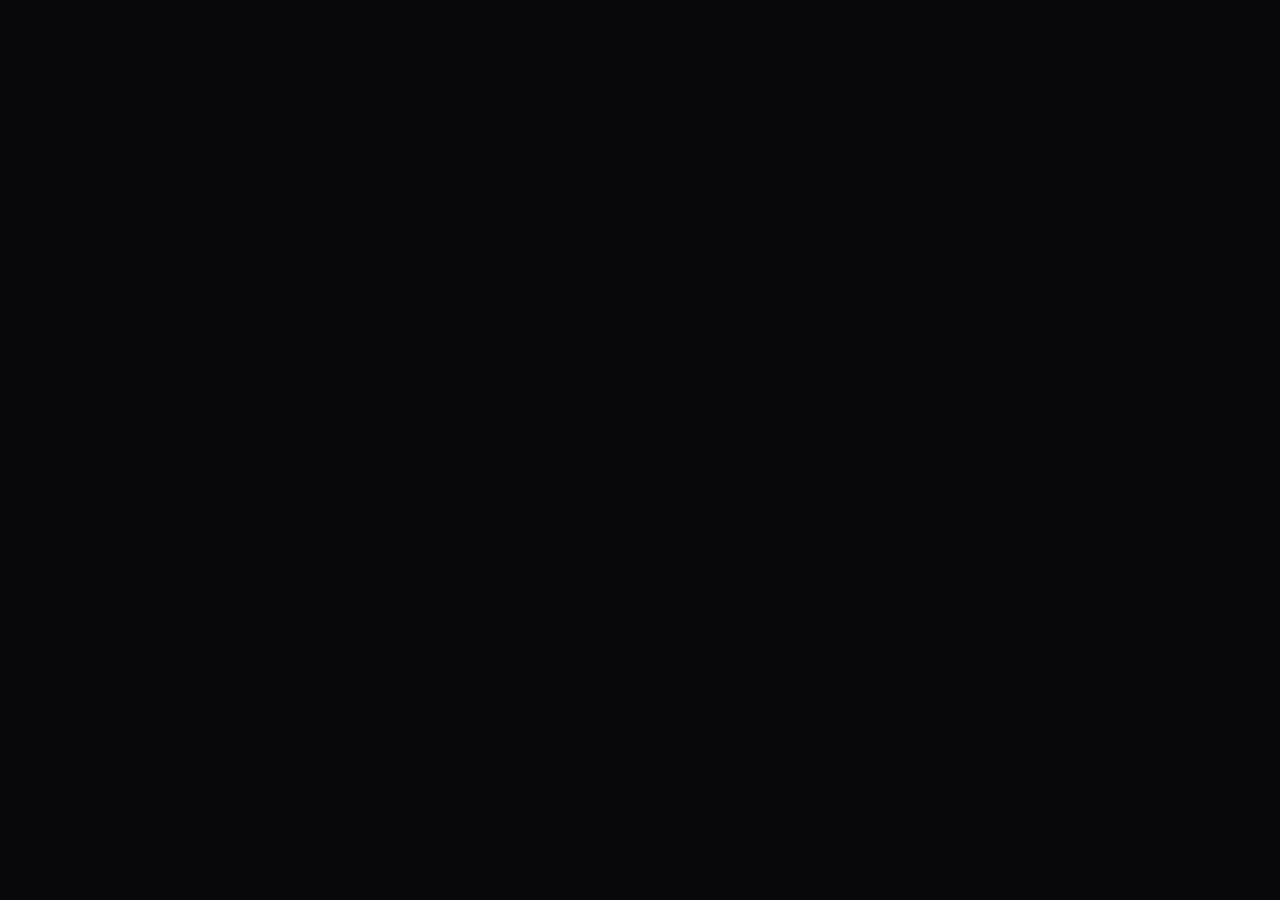
==== hub/index.html @ 2e43eb09 "Add help card and info list styles Style the info rows, the help card and its orb icon in the hub UI" ====
<!doctype html>
<html lang="fr">
<head>
<meta charset="utf-8">
<meta name="theme-color" content="#f7f1ea" media="(prefers-color-scheme: light)"><meta name="theme-color" content="#120e0c" media="(prefers-color-scheme: dark)">
<link rel="icon" href="data:image/svg+xml,%3Csvg xmlns='http://www.w3.org/2000/svg' viewBox='0 0 44 44'%3E%3Crect x='3.5' y='4' width='24' height='21' rx='8' fill='none' stroke='%23cc4309' stroke-width='4'/%3E%3Crect x='16.5' y='19' width='24' height='21' rx='8' fill='none' stroke='%23f6893a' stroke-width='4'/%3E%3C/svg%3E">
<script>try{if(/RelaisApp/.test(navigator.userAgent))document.documentElement.classList.add("app")}catch(e){}</script>
<script>try{var __m=localStorage.getItem("hub_theme")||localStorage.getItem("hub_landing_theme")||"dark";var __t=__m==="auto"?(matchMedia("(prefers-color-scheme: dark)").matches?"dark":"light"):__m;document.documentElement.dataset.theme=__t;document.documentElement.dataset.accent=localStorage.getItem("hub_accent")||"orange"}catch(e){document.documentElement.dataset.theme="dark";document.documentElement.dataset.accent="orange"}</script>
<meta name="viewport" content="width=device-width, initial-scale=1">
<title>Messenger Lite Hub</title>
<style>
:root{
  /* couleurs */
  --bg:#f7f1ea; --text:#1f1814; --text-2:#5b514a; --muted:#6c615a;
  --card:#ffffffb8; --card-solid:#ffffff; --tile:#17110e0a; --line:#17110e14; --line-2:#17110e24;
  --accent:#d0460b; --accent-hover:#b93d08; --accent-soft:#d0460b14; --accent-text:#b53a06; --ok-fill:#1a7f45; --accent-ink:#fff;
  --ok:#1f9d57; --warn:#b45309; --bad:#c62828;
  --me:#fbe4d7; --llm:#f1e7d6; --them:#ffffff;
  --shadow:0 18px 40px -30px rgba(80,40,20,.35); --shadow-pop:0 24px 60px -18px rgba(30,15,8,.35);
  --dlg:#fffdfa; --sans:"Inter","SF Pro Display",system-ui,-apple-system,"Segoe UI",sans-serif;
  /* échelle typographique */
  --fs-xs:12px; --fs-sm:13px; --fs-md:14px; --fs-lg:15px; --fs-xl:16px; --fs-2xl:22px; --fs-3xl:24px;
  /* rayons */
  --r-panel:28px; --r-card:20px; --r-ctl:14px;
}
html[data-theme=dark]{
  --bg:#120e0c; --text:#f3ebe4; --text-2:#cbbfb6; --muted:#a89d94;
  --card:#ffffff0d; --card-solid:#1b1613; --tile:#ffffff0d; --line:#ffffff17; --line-2:#ffffff2b;
  --accent:#d0460b; --accent-hover:#e0500f; --accent-soft:#ff7a3d1f; --accent-text:#ff9a66; --ok-fill:#1a7f45;
  --ok:#3ecf7e; --warn:#f0a53a; --bad:#ff6b6b;
  --me:#5a2f1d; --llm:#4d3e22; --them:#ffffff12;
  --shadow:0 18px 40px -30px rgba(0,0,0,.8); --shadow-pop:0 24px 60px -18px rgba(0,0,0,.8); --dlg:#1b1613;
}
*{box-sizing:border-box}
html{color-scheme:light} html[data-theme=dark]{color-scheme:dark}
body{margin:0;background:var(--bg);color:var(--text);font:var(--fs-md)/1.45 var(--sans);height:100vh;display:flex;flex-direction:column;-webkit-font-smoothing:antialiased}
::selection{background:#cc43092e}
::placeholder{color:var(--muted);opacity:1}
*{scrollbar-width:thin;scrollbar-color:var(--line-2) transparent}
:focus-visible{outline:2px solid var(--accent);outline-offset:2px}
button:focus-visible,.nv:focus-visible,.tab:focus-visible{outline-offset:-2px}
input:focus-visible,select:focus-visible,textarea:focus-visible{outline:0;border-color:var(--accent);box-shadow:0 0 0 3px var(--accent-soft)}
.pill{display:inline-flex;align-items:center;gap:6px;padding:4px 12px;border:1px solid var(--line);background:var(--card);border-radius:999px;font-size:var(--fs-xs);color:var(--muted)}
.dot{width:8px;height:8px;border-radius:50%;background:var(--bad);display:inline-block;flex:none} .dot.on{background:var(--ok)}
.sp{flex:1}
button{font:inherit;cursor:pointer;border:1px solid var(--line-2);background:var(--card-solid);color:var(--text);padding:8px 16px;border-radius:999px;transition:background .12s,border-color .12s,color .12s}
button:hover{border-color:var(--accent);color:var(--accent-text)}
button.primary{background:var(--accent);color:var(--accent-ink);border-color:var(--accent);font-weight:600}
button.primary:hover{background:var(--accent-hover);border-color:var(--accent-hover);color:#fff}
button.danger{background:var(--bad);color:#fff;border-color:var(--bad)} button.ok{background:var(--ok-fill);color:#fff;border-color:var(--ok-fill)}
button.ok:hover,button.danger:hover{color:#fff;filter:brightness(.95)}
button:disabled{opacity:.5;cursor:not-allowed;border-color:var(--line-2);color:inherit}
input[type=text],input[type=number],input[type=password],textarea,select{width:100%;font:inherit;padding:10px 14px;border:1px solid var(--line-2);border-radius:var(--r-ctl);background:var(--card-solid);color:var(--text);transition:border-color .12s,box-shadow .12s}
textarea{resize:vertical;min-height:72px;line-height:1.5}
select{appearance:none;-webkit-appearance:none;padding-right:38px;background-image:url("data:image/svg+xml,%3Csvg xmlns='http://www.w3.org/2000/svg' viewBox='0 0 24 24' fill='none' stroke='%236c615a' stroke-width='2.4' stroke-linecap='round' stroke-linejoin='round'%3E%3Cpath d='m6 9 6 6 6-6'/%3E%3C/svg%3E");background-repeat:no-repeat;background-position:right 12px center;background-size:16px}
input[type=checkbox]{accent-color:var(--accent);width:16px;height:16px;flex:none}
.badge{font-size:var(--fs-xs);padding:2px 10px;border-radius:999px;border:1px solid var(--line);color:var(--muted);background:var(--card)}
.badge.on{background:var(--ok-fill);border-color:var(--ok-fill);color:#fff} .badge.att{background:var(--warn);border-color:var(--warn);color:#fff}
.badge.dr{background:var(--accent);border-color:var(--accent);color:#fff}
.switch{position:relative;width:44px;height:26px;flex:none}
.switch:before{content:"";position:absolute;inset:-8px -4px}
.switch input{opacity:0;width:100%;height:100%;position:absolute;margin:0;cursor:pointer;z-index:1}
.switch i{position:absolute;inset:0;background:var(--line-2);border-radius:999px;transition:background .15s}
.switch i:after{content:"";position:absolute;left:3px;top:3px;width:20px;height:20px;border-radius:50%;background:#fff;transition:left .15s;box-shadow:0 1px 3px #0003}
.switch input:checked+i{background:var(--ok)} .switch input:checked+i:after{left:21px}
.switch input:focus-visible+i{outline:2px solid var(--accent);outline-offset:2px}
.switch input:disabled{cursor:not-allowed} .switch input:disabled+i{opacity:.4}
.av{width:44px;height:44px;border-radius:50%;flex:none;object-fit:cover;display:flex;align-items:center;justify-content:center;color:#fff;font-weight:600;font-size:var(--fs-lg);background:var(--line-2)}
.av.sm{width:36px;height:36px;font-size:var(--fs-sm)}.av.lg{width:56px;height:56px;font-size:20px}.av.xl{width:56px;height:56px;font-size:20px}

/* ===== application ===== */
#app{flex:1;min-height:0;display:flex;position:relative;overflow:hidden;background:radial-gradient(900px 480px at 88% -12%,#fbe9dc,transparent 62%),var(--bg)}
html[data-theme=dark] #app{background:radial-gradient(900px 480px at 88% -12%,#2a1710,transparent 62%),var(--bg)}
body.noacc:not(.later) #app{display:none!important}
#side{flex:none;width:200px;display:flex;flex-direction:column;padding:28px 16px 20px;color:#f3ebe4;position:relative;overflow:hidden;border-radius:0 var(--r-panel) var(--r-panel) 0;background:linear-gradient(180deg,#120d0b,#1d130f);z-index:3}
#side:before{content:"";position:absolute;left:-60%;bottom:4%;width:220%;height:34%;border-radius:50%;border-top:2px solid #ffa066;filter:drop-shadow(0 0 6px #ff7a3a) drop-shadow(0 -2px 14px #ff7a3a99);transform:rotate(-14deg);pointer-events:none;opacity:.9}
#side:after{content:"";position:absolute;left:-40%;bottom:-18%;width:180%;height:46%;background:radial-gradient(ellipse at 30% 70%,#ff7a3a40,transparent 62%);pointer-events:none}
#side>*{position:relative;z-index:1}
.sb-brand{display:flex;align-items:center;gap:10px;font-size:20px;font-weight:600;letter-spacing:-.02em;margin:0 0 32px 8px}
.sb-brand svg{width:34px;height:34px}
.sb-nav{display:flex;flex-direction:column;gap:4px}
.nv{display:flex;align-items:center;gap:12px;width:100%;text-align:left;padding:12px 14px;border-radius:var(--r-ctl);border:0;background:transparent;color:#d6cac2;font-size:var(--fs-lg);font-weight:500}
.nv svg{width:20px;height:20px;flex:none}
.nv:hover{background:#ffffff14;color:#fff}
.nv.on{background:var(--accent);color:#fff;font-weight:600}
.sb-foot{margin-top:auto;display:flex;flex-direction:column;gap:10px}
.sb-card{display:flex;align-items:center;gap:12px;padding:12px;border-radius:var(--r-card);background:#ffffff0f;border:1px solid #ffffff17;font-size:var(--fs-xs);color:#cbbfb6}
.sb-card b{display:block;font-size:var(--fs-md);color:#fff;font-weight:600}
.sb-card .orb{flex:none;width:32px;height:32px;border-radius:50%;background:radial-gradient(circle at 40% 35%,#ff9a5a,#c8400b 60%,#4a1a08)}
.sb-card .okc{flex:none;width:32px;height:32px;border-radius:50%;background:#1a7f45;display:grid;place-items:center}
.sb-card .okc.off{background:#9a6a1a}
.sb-card .okc svg{width:16px;height:16px}
#stage{flex:1;min-width:0;display:flex;flex-direction:column;padding:0 24px 16px;min-height:0}
#offline{display:none;margin:12px 0 0;border-radius:var(--r-ctl);background:var(--warn);color:#fff;padding:8px 16px;text-align:center;font-weight:500;font-size:var(--fs-sm)}
#banner{display:none;margin:12px 0 0;border-radius:var(--r-ctl);background:#b83a06;color:#fff;padding:8px 16px;text-align:center;font-weight:500;font-size:var(--fs-sm)}
#top{display:flex;align-items:center;gap:16px;padding:20px 0 16px;flex-wrap:wrap}
#top .ttl{display:flex;align-items:center;gap:14px;min-width:0;margin-right:auto;flex:1 1 220px}
#top .ttl>div{min-width:0}
#top .ttl svg{width:36px;height:36px;flex:none}
#top h1{margin:0;font-size:var(--fs-3xl);letter-spacing:-.03em;font-weight:700;line-height:1.15;white-space:nowrap;overflow:hidden;text-overflow:ellipsis}
#top .sub{font-size:var(--fs-sm);color:var(--muted)}
#tabs{display:flex;gap:2px;padding:4px;border-radius:999px;background:var(--card);border:1px solid var(--line)}
.tab{display:flex;align-items:center;gap:8px;padding:9px 16px;border-radius:999px;border:0;background:transparent;color:var(--text-2);font-weight:500;font-size:var(--fs-md);white-space:nowrap}
.tab svg{width:16px;height:16px;flex:none}
.tab:hover{color:var(--text);background:var(--tile)}
.tab.on{background:var(--accent);color:#fff;font-weight:600}
.tab .ct{min-width:20px;height:20px;padding:0 6px;border-radius:999px;background:var(--accent);color:#fff;font-size:var(--fs-xs);font-weight:600;display:grid;place-items:center}
.tab.on .ct{background:#ffffff38}
#bpause{display:flex;align-items:center;gap:8px;padding:11px 20px;font-weight:600;background:var(--card);border-color:var(--line)}
#bpause svg{width:16px;height:16px}
#bpause.ok{background:var(--ok-fill);color:#fff;border-color:transparent}
#me{position:relative}
#mebtn{display:flex;align-items:center;gap:6px;padding:4px 10px 4px 4px;background:var(--card);border-color:var(--line)}
#mebtn .av{width:36px;height:36px;font-size:var(--fs-sm)}
#mebtn svg{width:14px;height:14px;color:var(--muted)}
.drop{position:absolute;z-index:30;min-width:220px;padding:6px;border-radius:var(--r-card);background:var(--card-solid);border:1px solid var(--line-2);box-shadow:var(--shadow-pop);display:none}
.drop.open{display:block}
.drop .it{display:flex;align-items:center;gap:10px;width:100%;text-align:left;padding:10px 12px;border:0;border-radius:10px;background:transparent;font-size:var(--fs-md);color:var(--text)}
.drop .it svg{width:18px;height:18px;flex:none;color:var(--text-2)}
.drop .it:hover{background:var(--tile);color:var(--text)}
.drop .hr{height:1px;background:var(--line);margin:6px 4px}
.drop .lab{font-size:var(--fs-xs);letter-spacing:.06em;text-transform:uppercase;color:var(--muted);padding:6px 12px 2px;font-weight:600}
.drop .acc{padding:8px 12px;font-size:var(--fs-sm);display:flex;align-items:center;gap:8px;flex-wrap:wrap;color:var(--text-2)}
.drop .acc b{color:var(--text)}
#me .drop{right:0;top:52px;min-width:300px}
#busy{margin-left:4px}
main{flex:1;min-height:0;display:grid;grid-template-columns:clamp(320px,26vw,400px) 1fr;gap:20px}
.panel{background:var(--card);border:1px solid var(--line);border-radius:var(--r-panel);box-shadow:var(--shadow);min-height:0;min-width:0}
#list{display:flex;flex-direction:column;padding:14px 6px 12px}
#tools{display:flex;gap:8px;padding:0 8px 12px;align-items:center;position:relative}
#sbox{flex:1;position:relative}
#sbox svg{position:absolute;left:14px;top:50%;transform:translateY(-50%);width:16px;height:16px;color:var(--muted);pointer-events:none}
#search{padding:11px 14px 11px 40px;border-radius:999px}
#bfilter{width:42px;height:42px;padding:0;border-radius:50%;display:grid;place-items:center;flex:none}
#bfilter svg{width:18px;height:18px}
#fpanel{right:8px;top:52px;width:290px;padding:12px}
#fpanel label{display:flex;gap:10px;align-items:center;color:var(--text);margin:8px 0;font-size:var(--fs-sm)}
#fpanel .btns{display:flex;flex-direction:column;gap:8px;margin-top:12px}
#rows{overflow:auto;flex:1;padding:0 6px;-webkit-mask-image:linear-gradient(to bottom,#000 calc(100% - 22px),transparent);mask-image:linear-gradient(to bottom,#000 calc(100% - 22px),transparent);padding-bottom:14px}
.row{display:flex;gap:12px;align-items:center;padding:12px;border-radius:var(--r-card);cursor:pointer;position:relative;transition:background .12s}
.row:hover{background:var(--tile)}
.row.sel{background:var(--accent-soft)}
.row.sel:before{content:"";position:absolute;left:0;top:16px;bottom:16px;width:3px;border-radius:3px;background:var(--accent)}
.row .av{width:52px;height:52px;font-size:var(--fs-xl)}
.row .t{flex:1;min-width:0}
.row .n{font-weight:600;font-size:var(--fs-xl);white-space:nowrap;overflow:hidden;text-overflow:ellipsis;letter-spacing:-.01em;display:flex;align-items:center;gap:6px}
.row .n span.nm{overflow:hidden;text-overflow:ellipsis}
.row .s{color:var(--muted);font-size:var(--fs-sm);white-space:nowrap;overflow:hidden;text-overflow:ellipsis;margin-top:1px}
.row .r{display:flex;flex-direction:column;align-items:flex-end;gap:4px;flex:none;min-width:52px}
.row .r .tm{font-size:var(--fs-xs);color:var(--muted);white-space:nowrap}
.row .r .ln{display:flex;gap:10px;align-items:center;min-height:26px}
.row .r .ln:empty{min-height:22px}
.row .cnt{min-width:22px;height:22px;padding:0 6px;border-radius:999px;background:var(--accent);color:#fff;font-size:var(--fs-xs);font-weight:600;display:grid;place-items:center}
.row .gr{font-size:var(--fs-xs);padding:2px 10px;border-radius:999px;background:var(--tile);color:var(--text-2)}
.row .acc{font-size:var(--fs-xs);padding:0 6px;flex:none}
.row .pn{color:var(--accent-text);flex:none;width:14px;height:14px}
#bnew{margin:8px auto 0;display:flex;align-items:center;gap:8px;padding:10px 24px;font-weight:500;background:var(--card-solid)}
#bnew svg{width:16px;height:16px}
#chatpane{display:flex;flex-direction:column;min-height:0;min-width:0;gap:12px;position:relative}
#tobottom{position:absolute;right:20px;bottom:96px;width:40px;height:40px;padding:0;border-radius:50%;display:none;place-items:center;box-shadow:var(--shadow-pop);z-index:5}
#tobottom.show{display:grid} #tobottom svg{width:18px;height:18px}
#empty{margin:auto;color:var(--muted);text-align:center;padding:20px;max-width:380px}
#empty .ei{width:64px;height:64px;margin:0 auto 14px;border-radius:50%;background:var(--accent-soft);color:var(--accent-text);display:grid;place-items:center}
#empty .ei svg{width:28px;height:28px}
#empty b.t{display:block;color:var(--text);font-size:var(--fs-xl);margin-bottom:4px}
#chead{display:flex;align-items:center;gap:14px;padding:12px 16px 12px 18px;border-radius:var(--r-panel);background:var(--card);border:1px solid var(--line);box-shadow:var(--shadow);position:relative;z-index:6}
#chead .who{min-width:0;flex:1}
#chead h2{margin:0;font-size:var(--fs-2xl);letter-spacing:-.02em;font-weight:700;overflow:hidden;text-overflow:ellipsis;white-space:nowrap;line-height:1.2}
#chead .st{display:flex;align-items:center;gap:8px;flex-wrap:wrap;color:var(--muted);font-size:var(--fs-sm);margin-top:2px}
#chead .st .dot{background:var(--ok)}
#chead .ics{display:flex;align-items:center;gap:6px}
.ib{width:40px;height:40px;padding:0;border-radius:50%;display:grid;place-items:center;background:transparent;border-color:transparent;color:var(--text-2);flex:none}
.ib:hover{background:var(--tile);border-color:transparent;color:var(--text)}
.ib svg{width:20px;height:20px}
.ib.on{background:var(--accent-soft);color:var(--accent-text)}
#bact{display:flex;align-items:center;gap:6px;padding:9px 16px;font-weight:500;margin-left:4px}
#bact svg{width:14px;height:14px}
#chead .llm{display:flex;align-items:center;gap:8px;color:var(--text-2);font-size:var(--fs-sm);padding:0 6px 0 0}
@media (max-width:1400px){#cbadge{display:none}}
@media (max-width:1000px){#chead{flex-wrap:wrap;row-gap:8px}#chead .who{flex:1 1 150px}#chead .ics{margin-left:auto}}
#chead .drop{right:12px;top:66px;min-width:250px}
#csearch{display:none}
#csearch.open{display:block}
#msgs{flex:1;overflow:auto;padding:4px 10px 6px;display:flex;flex-direction:column;gap:10px;min-height:0}
.dsep{display:flex;align-items:center;gap:14px;color:var(--muted);font-size:var(--fs-xs);margin:8px 0 2px;text-transform:capitalize}
.dsep:before,.dsep:after{content:"";flex:1;height:1px;background:var(--line)}
.mrow{display:flex;gap:10px;align-items:flex-end;max-width:100%}
.mrow.me{justify-content:flex-end}
.mrow .av{flex:none}
.m{position:relative;max-width:min(72%,640px);padding:10px 16px 8px;border-radius:20px 20px 20px 6px;background:var(--them);border:1px solid var(--line);white-space:pre-wrap;word-break:break-word;font-size:var(--fs-lg);line-height:1.5}
.mrow.me .m{border-radius:20px 20px 6px 20px}
.m.owner{background:var(--me);border-color:transparent} .m.llm{background:var(--llm);border-color:transparent}
.m small{display:flex;align-items:center;gap:6px;justify-content:flex-end;color:var(--muted);font-size:var(--fs-xs);margin-top:2px;white-space:normal}
.m.owner small,.m.llm small{color:var(--text-2)}
.m small .ck{width:15px;height:15px;color:var(--ok)}
.m.hit{outline:2px solid var(--accent)}
.m .eb svg{width:14px;height:14px}
.m .eb{position:absolute;top:4px;right:6px;opacity:0;padding:0 7px;border-radius:8px;font-size:var(--fs-xs);line-height:1.6;border-color:transparent;background:var(--card-solid);box-shadow:0 1px 4px #0002}.m:hover .eb,.m .eb:focus-visible{opacity:.95}
#drafts .d{margin:0 2px 10px;padding:12px 14px;border:1px dashed var(--accent);border-radius:var(--r-card);background:var(--card)}
#drafts .d textarea{margin:8px 0;min-height:44px;height:56px} .d .btns{display:flex;gap:8px}
@media (max-height:800px){#drafts .d{padding:10px 12px}#drafts .d textarea{height:40px;min-height:40px;margin:6px 0}}
#forcebar{display:none;gap:8px;padding:10px 12px;border-radius:var(--r-card);background:var(--card);border:1px solid var(--line);align-items:center;flex-wrap:wrap}
#forcebar.open{display:flex} #forcebar input{flex:1;min-width:200px}
#compose{display:flex;gap:4px;align-items:center;padding:8px 10px;border-radius:var(--r-panel);background:var(--card);border:1px solid var(--line);box-shadow:var(--shadow);position:relative}
#compose .ib:disabled{opacity:.35;border-color:transparent}
#sendtxt{flex:1;border:0;background:transparent;padding:10px 8px 10px 14px;font-size:var(--fs-lg);outline:0;border-left:1px solid var(--line);border-radius:0;margin-left:6px;box-shadow:none}
#sendtxt:focus-visible{box-shadow:none}
#bbolt{width:36px;height:36px;border-radius:50%;padding:0;display:grid;place-items:center;background:var(--accent-soft);color:var(--accent-text);border:0}
#bbolt:hover{background:var(--accent-soft);color:var(--accent-text)}
#bbolt.on{background:var(--accent);color:#fff}
#bbolt svg{width:16px;height:16px}
#bsend{display:flex;align-items:center;gap:8px;padding:10px 22px;border-radius:999px;font-size:var(--fs-lg);margin-left:4px}
#bsend svg{width:16px;height:16px}
#emojis{position:absolute;left:8px;bottom:64px;padding:8px;border-radius:var(--r-card);background:var(--card-solid);border:1px solid var(--line-2);box-shadow:var(--shadow-pop);display:none;grid-template-columns:repeat(8,1fr);gap:2px;z-index:20}
#emojis.open{display:grid}
#emojis button{border:0;background:transparent;padding:5px;font-size:20px;border-radius:10px;line-height:1}
#emojis button:hover{background:var(--tile)}
#cset{padding:16px 18px;border-radius:var(--r-card);background:var(--card);border:1px solid var(--line);display:none;grid-template-columns:repeat(3,1fr);gap:12px;font-size:var(--fs-sm);color:var(--text-2);max-height:42vh;overflow:auto}
#cset.open{display:grid}
#cset .full{grid-column:1/-1} #cset label{display:flex;flex-direction:column;gap:4px}
#chips{display:flex;align-items:center;gap:8px;padding:12px 0 0;flex-wrap:wrap}
.chip{display:inline-flex;align-items:center;gap:8px;padding:8px 16px;border-radius:999px;background:var(--card);border:1px solid var(--line);font-size:var(--fs-sm);color:var(--text-2)}
.chip svg{width:14px;height:14px;color:var(--text-2)}
.chip .od{width:10px;height:10px;border-radius:50%;background:var(--accent);box-shadow:0 0 0 3px var(--accent-soft)}
.chip .od.off{background:var(--muted);box-shadow:none}
.chip.green svg{color:var(--ok)}
#logbox{display:none;position:absolute;left:224px;right:24px;bottom:64px;max-height:230px;overflow:auto;border-radius:var(--r-card);background:var(--card-solid);border:1px solid var(--line-2);box-shadow:var(--shadow-pop);padding:12px 16px;font:var(--fs-xs)/1.6 ui-monospace,Menlo,monospace;color:var(--text-2);z-index:25}
#logbox .error{color:var(--bad)} #logbox .warn{color:var(--warn)}
/* dialogues */
dialog{border:1px solid var(--line-2);border-radius:var(--r-panel);background:var(--dlg);color:var(--text);max-width:600px;width:92%;box-shadow:var(--shadow-pop);padding:0;overflow:hidden}
dialog[open]{display:flex;flex-direction:column;max-height:90vh}
dialog::backdrop{background:#1a0f0a73}
dialog .dh{display:flex;align-items:center;gap:12px;padding:20px 24px 12px}
dialog .dh h3{margin:0;flex:1}
dialog .db{padding:4px 24px 12px;overflow:auto;flex:1;min-height:0}
dialog .df{display:flex;gap:8px;justify-content:flex-end;align-items:center;padding:14px 24px 20px;border-top:1px solid var(--line)}
dialog .x{width:34px;height:34px;padding:0;border-radius:50%;border-color:transparent;background:transparent;font-size:20px;line-height:1;color:var(--text-2)}
dialog .x:hover{background:var(--tile);border-color:transparent;color:var(--text)}
dialog h3{font-size:var(--fs-2xl);letter-spacing:-.02em;margin:0 0 6px}
dialog h4{font-size:var(--fs-xl);margin:20px 0 4px}
dialog label{display:block;margin:14px 0 6px;color:var(--text-2);font-size:var(--fs-sm);font-weight:500}
dialog label.chk{display:flex;gap:10px;align-items:flex-start;color:var(--text);font-weight:400;margin:10px 0}
dialog label.chk input{margin-top:2px}
dialog .hint{color:var(--muted);font-size:var(--fs-sm);margin:6px 0}
dialog .arow{display:flex;align-items:center;gap:10px;padding:12px 14px;border:1px solid var(--line);border-radius:var(--r-card);margin-bottom:8px;flex-wrap:wrap}
dialog .arow .ai{flex:1;min-width:160px} dialog .arow .sts{display:flex;gap:12px;align-items:center;font-size:var(--fs-sm);color:var(--text-2);margin-top:2px;flex-wrap:wrap}
dialog .arow .st{display:inline-flex;gap:6px;align-items:center}
dialog .seg{display:flex;gap:2px;padding:4px;margin:4px 24px 8px;border-radius:999px;background:var(--tile);align-self:flex-start;max-width:calc(100% - 48px);overflow:auto}
dialog .seg button{border:0;background:transparent;padding:8px 16px;font-size:var(--fs-md);color:var(--text-2);font-weight:500}
dialog .seg button.on{background:var(--card-solid);color:var(--text);box-shadow:0 1px 3px #0002;font-weight:600}
dialog section[data-sec]{display:none} dialog section[data-sec].on{display:block}
.kpis{display:grid;grid-template-columns:repeat(3,1fr);gap:10px;margin:14px 0}
.kpis div{padding:12px 14px;border-radius:var(--r-card);background:var(--tile)}
.kpis b{display:block;font-size:var(--fs-2xl);letter-spacing:-.02em}.kpis span{font-size:var(--fs-xs);color:var(--muted)}
.statbars{display:flex;align-items:flex-end;gap:6px;height:120px;margin:10px 0 4px}
.statbars div{flex:1;display:flex;flex-direction:column-reverse;border-radius:6px;overflow:hidden;background:var(--tile);min-height:3px}
.statbars i{display:block}
.statbars .c{background:#c9bfb8}.statbars .o{background:#3b2a20}.statbars .l{background:var(--accent)}
html[data-theme=dark] .statbars .c{background:#6b625b} html[data-theme=dark] .statbars .o{background:#e6d5c9}
/* notifications */
#fl{position:fixed;right:20px;bottom:92px;display:flex;flex-direction:column;gap:8px;z-index:100;width:min(380px,calc(100vw - 40px));pointer-events:none}
#fl>*{pointer-events:auto}
#tasks,#toasts{display:flex;flex-direction:column;gap:8px}
.tk{padding:12px 14px 12px;border-radius:var(--r-card);background:var(--card-solid);border:1px solid var(--line-2);box-shadow:var(--shadow-pop);animation:tin .18s ease}
.tk .h{display:flex;gap:10px;align-items:center}
.tk .ic{width:20px;height:20px;flex:none;color:var(--accent)}
.tk.run .ic{animation:spin 1s linear infinite}
.tk.done .ic{color:var(--ok)} .tk.err .ic{color:var(--bad)}
.tk .tt{font-weight:600;font-size:var(--fs-md);flex:1;min-width:0}
.tk .ct{font-size:var(--fs-xs);color:var(--muted);white-space:nowrap}
.tk .dt{font-size:var(--fs-xs);color:var(--muted);margin:2px 0 0 30px;white-space:nowrap;overflow:hidden;text-overflow:ellipsis}
.tk .bar{height:6px;border-radius:999px;background:var(--line);overflow:hidden;margin:10px 0 0 30px;position:relative}
.tk .bar i{display:block;height:100%;border-radius:999px;background:var(--accent);transition:width .5s ease}
.tk.done .bar i{background:var(--ok)} .tk.err .bar i{background:var(--bad)}
.tk .bar.ind i{width:34%;position:absolute;animation:ind 1.3s ease-in-out infinite}
@keyframes ind{0%{left:-34%}100%{left:100%}}
@keyframes spin{to{transform:rotate(1turn)}}
.toast{padding:12px 16px;border-radius:var(--r-ctl);background:#1f1814;color:#fff;font-size:var(--fs-md);box-shadow:var(--shadow-pop);display:flex;gap:10px;align-items:flex-start;animation:tin .18s ease}
.toast.err{background:#8f1d1d} .toast.ok{background:#17603a}
.toast button{border:0;background:transparent;color:#fff;padding:0 0 0 8px;font-size:18px;line-height:1;margin-left:auto}
@keyframes tin{from{opacity:0;transform:translateY(8px)}}
dialog.ask{max-width:460px}
dialog.ask .db{padding:6px 24px 8px;white-space:pre-line;color:var(--text-2)}
.mob-only{display:none}
a.btn{display:inline-flex;align-items:center;gap:8px;font:inherit;text-decoration:none;cursor:pointer;border:1px solid var(--line-2);background:var(--card-solid);color:var(--text);padding:8px 16px;border-radius:999px}
a.btn.primary{background:var(--accent);color:var(--accent-ink);border-color:var(--accent);font-weight:600;padding:11px 22px}
a.btn.primary:hover{background:var(--accent-hover);border-color:var(--accent-hover);color:#fff}
button.discouraged{background:transparent;color:var(--bad);border:1px dashed var(--bad);font-weight:500;font-size:var(--fs-sm,13px)}
button.discouraged:hover{background:#c628280d;border-color:var(--bad);color:var(--bad)}
.reco{margin:0 0 14px;padding:12px 14px;border-radius:var(--r-card,14px);border:1px solid var(--accent);background:var(--accent-soft);color:var(--text);font-size:var(--fs-sm,13px);line-height:1.5}
.reco b:first-child{display:block;margin-bottom:2px;color:var(--accent-text)}
#dlogin{width:min(520px,calc(100vw - 20px))}
#rl_wrap{position:relative;border-radius:var(--r-card);overflow:hidden;border:1px solid var(--line);background:#0f0b09;margin:0 auto;touch-action:none;line-height:0}
#rl_img{display:block;width:100%;height:auto;user-select:none;-webkit-user-drag:none;cursor:pointer}
#rl_load{position:absolute;inset:0;display:grid;place-items:center;color:#fff;font-size:15px;line-height:1.4;background:#0f0b09;text-align:center;padding:20px}
#rl_kb{position:fixed;left:-9999px;top:0;width:1px;height:1px;opacity:0}
#rl_bar{display:flex;gap:8px;flex-wrap:wrap;margin-top:12px}
#rl_msg{margin-top:10px;min-height:20px}
html.app,html.app body{overscroll-behavior:none;-webkit-tap-highlight-color:transparent;-webkit-touch-callout:none}
html.app button,html.app .row,html.app .tab,html.app .nv,html.app .it{touch-action:manipulation;-webkit-user-select:none;user-select:none}
html.app .m,html.app #msgs,html.app input,html.app textarea{-webkit-user-select:text;user-select:text}
html.app *{-webkit-overflow-scrolling:touch}
html.app #rows,html.app #msgs{scroll-behavior:auto;overscroll-behavior:contain}
@keyframes slidein{from{opacity:0;transform:translateX(28px)}to{opacity:1;transform:none}}
@keyframes fadeup{from{opacity:0;transform:translateY(10px)}to{opacity:1;transform:none}}
@media (prefers-reduced-motion:reduce){*{transition:none!important;animation:none!important}}
@media (max-width:1500px){#top .sub{display:none}#top h1{font-size:var(--fs-2xl)}.tab{padding:8px 14px}#bpause{padding:10px 16px}}
@media (max-width:1400px){.tab svg{display:none}}
@media (max-width:1100px){#side{width:72px;padding:24px 10px}.sb-brand span,.nv span,.sb-card div{display:none}.sb-brand{justify-content:center;margin-left:0}.nv{justify-content:center;padding:12px 0}.sb-card{justify-content:center;padding:10px}#logbox{left:96px}}
.mobback{display:none}
@media (max-width:860px){.mob-only{display:flex}.drop .hr.mob-only{display:block}
  body.open #chatpane{animation:slidein .22s cubic-bezier(.2,.8,.2,1)}
  #rows .row{padding:14px 12px;min-height:76px}
  .ib,.tab,.drop .it,#bnew,#bsend,#bact{min-height:44px}
  .ib{min-width:44px}
  #compose{padding:8px 8px 8px 10px;margin-bottom:max(0px,var(--sab))}
  #tabs{margin:0 -2px}
  #chead{border-radius:22px}
  .mrow .m{max-width:84%}
  #stage{padding-bottom:calc(10px + var(--sab))}
  #side{display:none}#stage{padding:0 12px 12px}#tabs{overflow:auto;max-width:100%;scrollbar-width:none}#tabs::-webkit-scrollbar{display:none}.tab{flex:none}main{grid-template-columns:1fr} #chatpane{display:none} body.open #list{display:none} body.open #chatpane{display:flex}body.open #top,body.open #chips{display:none}body.open #stage{padding-top:12px}#compose .ib:disabled{display:none}#chead .llm{order:3}#logbox{left:12px;right:12px}.mobback{display:grid}#cset{grid-template-columns:1fr}.kpis{grid-template-columns:repeat(2,1fr)}}
body.noacc:not(.later) #banner{display:none!important}
#landing{display:none;flex:1;overflow-y:auto;overflow-x:hidden;position:relative;min-height:0;
  --px:clamp(20px,7.7vw,150px);--sans:"Inter","SF Pro Display",system-ui,-apple-system,"Segoe UI",sans-serif;
  --bg:#f6ece4;--ink:#17110e;--ink2:#5d544e;--ink3:#8d837b;--acc:#ee5a12;--acc2:#ff8a3d;--ok:#22b45a;
  --glass:linear-gradient(160deg,#ffffffc2,#ffffff66);--gb:#ffffffd9;--chip:#ffffff8c;--tile:#fff6;--bubble:#ffffffd6;--peach:linear-gradient(135deg,#ffd9c6,#ffc3a6);
  --shadow:0 40px 90px -40px #8a3d1a66;
  background:var(--bg);color:var(--ink);font-family:var(--sans);-webkit-font-smoothing:antialiased}
#landing[data-theme=dark]{--bg:#0e0b0a;--ink:#f6ede6;--ink2:#b3a79f;--ink3:#80766f;--acc:#ff7430;--acc2:#ffa061;
  --glass:linear-gradient(160deg,#ffffff1c,#ffffff09);--gb:#ffffff24;--chip:#ffffff14;--tile:#ffffff12;--bubble:#ffffff1a;--peach:linear-gradient(135deg,#7a3a22,#5e2b19);--shadow:0 40px 90px -40px #000}
body.noacc:not(.later) #landing{display:block}
#landing *{box-sizing:border-box}
#landing a{color:inherit;text-decoration:none}
#landing button{font-family:inherit}

/* décor */
#landing .fx{position:absolute;inset:0;overflow:hidden;pointer-events:none;z-index:0;-webkit-mask-image:linear-gradient(to bottom,#000 0,#000 74%,transparent 100%);mask-image:linear-gradient(to bottom,#000 0,#000 74%,transparent 100%)}
#landing .fx .base{position:absolute;inset:0;background:radial-gradient(1200px 700px at 8% 0%,#fff8f2,transparent 60%),radial-gradient(900px 600px at 40% 100%,#f7e1d3,transparent 65%)}
#landing[data-theme=dark] .fx .base{background:radial-gradient(900px 600px at 10% 0%,#2a1710,transparent 60%),radial-gradient(900px 600px at 45% 100%,#1c110c,transparent 65%)}
#landing .fx .sphere{position:absolute;right:-17vw;top:-34vw;width:62vw;height:62vw;border-radius:50%;
  background:radial-gradient(circle at 28% 78%,#4a3329 0,#1b1411 32%,#090707 70%);
  box-shadow:inset 8px -10px 40px #ff8a3d66,inset 2px -2px 3px #ffb37a,0 0 90px #ff7a3a40}
#landing .fx .sphere:after{content:"";position:absolute;inset:0;border-radius:50%;background:radial-gradient(circle at 20% 85%,#ff9a5a55,transparent 38%)}
#landing .fx .arc{position:absolute;border-radius:50%;border:1px solid #ffffffb0;filter:blur(.4px)}
#landing .fx .arc.a1{right:-8vw;top:-10vw;width:58vw;height:58vw;opacity:.7}
#landing .fx .arc.a2{left:-18vw;top:6vw;width:70vw;height:70vw;opacity:.55}
#landing .fx .arc.a3{left:2vw;bottom:-46vw;width:75vw;height:75vw;opacity:.5}
#landing[data-theme=dark] .fx .arc{border-color:#ffffff1c}
#landing .fx .rock{position:absolute;left:0;bottom:0;width:min(30vw,520px);height:min(21vw,360px)}
#landing[data-theme=dark] .fx .rock{opacity:.8}

#landing .page{position:relative;z-index:1}
#landing .in{width:min(calc(100% - 2*var(--px)),1480px);margin-inline:auto}
#landing .hero{position:relative;min-height:100vh;min-height:100dvh;display:flex;flex-direction:column}
#landing .hero>*:not(.fx){position:relative;z-index:1}

/* navigation */
#landing .nav{display:grid;grid-template-columns:1fr auto 1fr;align-items:center;height:clamp(84px,12vh,114px)}
#landing .brand{display:flex;align-items:center;gap:12px;font-size:23px;font-weight:650;letter-spacing:-.03em}
#landing .brand svg{width:42px;height:42px}
#landing .menu{display:flex;gap:2px;padding:4px;border-radius:999px;background:var(--chip);border:1px solid var(--gb);backdrop-filter:blur(14px);-webkit-backdrop-filter:blur(14px)}
#landing .menu a{position:relative;padding:11px 24px;border-radius:999px;font-size:15px;font-weight:500;color:var(--ink2);transition:color .15s,background .15s}
#landing .menu a:hover{color:var(--ink)}
#landing .menu a.on{color:var(--ink);background:var(--tile);box-shadow:0 2px 10px -4px #7a3a1a44,inset 0 1px 0 #fff8}
#landing .menu a.on:after{content:"";position:absolute;top:9px;right:12px;width:5px;height:5px;border-radius:50%;background:var(--acc)}
#landing .navr{display:flex;justify-content:flex-end;align-items:center;gap:14px}
#landing .where{display:flex;align-items:center;gap:8px;height:42px;padding:0 17px;border-radius:999px;background:#17110e;color:#f6ede6;font-size:12.5px;font-weight:500}
#landing[data-theme=dark] .where{background:#ffffff14;border:1px solid #ffffff1f}
#landing .where i{width:7px;height:7px;border-radius:50%;background:var(--ok);box-shadow:0 0 8px var(--ok)}
#landing .theme{width:42px;height:42px;padding:0;border-radius:50%;display:grid;place-items:center;background:#17110e;color:#f6ede6;border:1px solid #ffffff22;cursor:pointer}
#landing .theme:hover{border-color:var(--acc)}
#landing .theme svg{width:19px;height:19px}

/* héro */
#landing .grid{flex:1;display:grid;grid-template-columns:minmax(0,1.3fr) minmax(0,1fr);gap:clamp(24px,6.9vw,116px);align-items:center;padding:clamp(4px,1.5vh,16px) 0}
#landing .chipx{display:inline-flex;align-items:center;gap:10px;padding:8px 18px 8px 14px;border-radius:999px;background:var(--chip);border:1px solid var(--gb);font-size:13.5px;font-weight:600;letter-spacing:.07em;text-transform:uppercase;color:var(--ink2)}
#landing .chipx svg{width:16px;height:16px;color:var(--acc)}
#landing h1{font-size:clamp(34px,min(4.05vw,8vh),72px);line-height:1;letter-spacing:-.03em;word-spacing:.08em;font-weight:700;margin:clamp(10px,1.8vh,18px) 0 clamp(14px,2.6vh,28px)}
@media (min-width:901px){#landing h1{white-space:nowrap}}
#landing h1 em{font-style:italic;font-weight:600;letter-spacing:-.04em;background:linear-gradient(90deg,var(--acc),var(--acc2));-webkit-background-clip:text;background-clip:text;color:transparent;padding-right:.08em}
#landing .lead{font-size:clamp(17px,1.4vw,22px);line-height:1.45;color:var(--ink2);margin:0 0 clamp(18px,3.4vh,34px);max-width:560px;font-weight:450}
#landing .feats{display:flex;align-items:center;gap:0;margin-bottom:clamp(20px,4.6vh,48px);flex-wrap:wrap;row-gap:12px}
#landing .feat{display:flex;align-items:center;gap:14px;padding:0 clamp(14px,2vw,28px)}
#landing .feat:first-child{padding-left:0}
#landing .feat+.feat{border-left:1px solid #17110e1f}
#landing[data-theme=dark] .feat+.feat{border-color:#ffffff1f}
#landing .ico{width:52px;height:52px;border-radius:16px;display:grid;place-items:center;background:var(--tile);border:1px solid var(--gb);box-shadow:inset 0 1px 0 #fff9,0 8px 20px -12px #7a3a1a55;color:var(--ink)}
#landing .ico svg{width:24px;height:24px}
#landing .feat span{font-size:15.5px;line-height:1.25;font-weight:500;color:var(--ink2)}

/* aperçu de conversation */
#landing .chat{max-width:588px;border-radius:30px;background:var(--glass);border:1px solid var(--gb);backdrop-filter:blur(20px);-webkit-backdrop-filter:blur(20px);box-shadow:var(--shadow),inset 0 1px 0 #fff9;padding:clamp(14px,2vh,20px) 24px clamp(14px,2.4vh,24px)}
#landing .chat .hd{display:flex;align-items:center;gap:11px;padding-bottom:clamp(8px,1.6vh,14px);border-bottom:1px solid #17110e14;margin-bottom:clamp(10px,1.8vh,16px)}
#landing[data-theme=dark] .chat .hd{border-color:#ffffff14}
#landing .chat .hd svg.mg{width:28px;height:28px}
#landing .chat .hd b{font-size:16px;font-weight:650}
#landing .chat .hd small{display:flex;align-items:center;gap:7px;font-size:13px;color:var(--ink3);margin-left:4px}
#landing .chat .hd small i{width:8px;height:8px;border-radius:50%;background:var(--ok)}
#landing .chat .hd .more{margin-left:auto;display:flex;gap:18px;color:var(--ink3);font-weight:700;letter-spacing:1px}
#landing .cr{display:flex;align-items:center;gap:12px;margin-bottom:clamp(8px,1.6vh,14px);opacity:0;transform:translateY(8px);animation:up .55s cubic-bezier(.2,.8,.2,1) forwards}
#landing .cr.me{justify-content:flex-end}
#landing .av{width:42px;height:42px;border-radius:50%;flex:none;overflow:hidden}
#landing .av.rel{background:#241510;display:grid;place-items:center;box-shadow:0 0 0 2px #ff8a3d55}
#landing .av.rel svg{width:26px;height:26px}
#landing .bb{padding:12px 20px;border-radius:999px;background:var(--bubble);border:1px solid var(--gb);font-size:15.5px;font-weight:450;box-shadow:0 8px 22px -16px #7a3a1a55}
#landing .bb.me{background:var(--peach);border-color:#ffffff66;color:#3a1d10}
#landing[data-theme=dark] .bb.me{color:#ffe9dd}
#landing .cr time{font-size:12.5px;color:var(--ink3)}
#landing .typ{display:inline-flex;gap:6px;padding:14px 18px;border-radius:999px;background:var(--bubble);border:1px solid var(--gb)}
#landing .typ i{width:8px;height:8px;border-radius:50%;background:#c9bfb8;animation:dot 1.2s infinite}
#landing .typ i:nth-child(2){animation-delay:.2s}#landing .typ i:nth-child(3){animation-delay:.4s}
#landing .r1{animation-delay:.3s}#landing .r2{animation-delay:1.2s}#landing .r3{animation-delay:2s}
@keyframes up{to{opacity:1;transform:none}}
@keyframes dot{0%,100%{background:#cfc5be}40%{background:#2a1d17}}
#landing[data-theme=dark] .typ i{animation-name:dotd}
@keyframes dotd{0%,100%{background:#ffffff40}40%{background:#fff}}

/* carte de connexion */
#landing .panelw{position:relative;max-width:562px;width:100%;justify-self:end}
#landing .panel{position:relative;border-radius:44px;background:var(--glass);border:1px solid var(--gb);backdrop-filter:blur(26px);-webkit-backdrop-filter:blur(26px);box-shadow:var(--shadow),inset 0 1px 0 #fffb,inset 0 -30px 60px -40px #ffffff66;padding:clamp(24px,4.2vh,40px) clamp(24px,2.6vw,44px) clamp(24px,3.6vh,36px)}
#landing .step{display:inline-flex;align-items:center;gap:8px;padding:8px 16px;border-radius:999px;background:#ee5a121f;color:var(--acc);font-size:13px;font-weight:700;letter-spacing:.07em;text-transform:uppercase}
#landing .step svg{width:13px;height:13px}
#landing .panel h2{font-size:clamp(28px,2.7vw,40px);letter-spacing:-.035em;line-height:1.05;font-weight:700;margin:clamp(12px,2vh,20px) 0 8px}
#landing .panel .sub{font-size:clamp(15px,1.15vw,18px);color:var(--ink2);margin:0 0 clamp(18px,3.4vh,34px)}
#landing .steps{list-style:none;margin:0 0 clamp(20px,3.6vh,36px);padding:0;display:grid;gap:0}
#landing .steps li{position:relative;display:grid;grid-template-columns:52px 1fr;gap:20px;align-items:center;padding-bottom:clamp(10px,2vh,18px)}
#landing .steps li:last-child{padding-bottom:0}
#landing .steps li:not(:last-child):after{content:"";position:absolute;left:25.5px;top:56px;bottom:4px;width:1px;background:#17110e1f}
#landing[data-theme=dark] .steps li:not(:last-child):after{background:#ffffff22}
#landing .steps .num{width:52px;height:52px;border-radius:50%;display:grid;place-items:center;line-height:1;color:var(--ink);margin:0;font-size:19px;font-weight:650;background:var(--tile);border:1px solid var(--gb);box-shadow:inset 0 1px 0 #fff,0 10px 24px -12px #7a3a1a66}
#landing .steps b{display:block;font-size:clamp(16px,1.2vw,18.5px);font-weight:650;letter-spacing:-.01em}
#landing .steps div>span{display:block;font-size:clamp(13.5px,1vw,15px);color:var(--ink2);margin-top:2px}
#landing .cta{width:100%;height:clamp(54px,7vh,64px);border:0;border-radius:999px;cursor:pointer;display:flex;align-items:center;justify-content:center;gap:12px;font-size:clamp(16px,1.25vw,19px);font-weight:650;color:#fff;letter-spacing:-.005em;
  background:linear-gradient(90deg,#ec5410,#f6893a);box-shadow:0 18px 34px -14px #ee5a12cc,inset 0 1px 0 #ffffff55;transition:transform .15s,filter .15s}
#landing .cta:hover{transform:translateY(-1px);filter:brightness(1.05)}
#landing .cta:active{transform:none}
#landing .cta:disabled{opacity:.75;cursor:wait;transform:none;filter:none}
#landing .cta svg{width:22px;height:22px}
#landing .later{display:flex;align-items:center;gap:16px;margin-top:clamp(14px,2.6vh,24px);color:var(--ink2);font-size:15px;background:none;border:0;padding:0;width:100%;cursor:pointer}
#landing .later:before,#landing .later:after{content:"";flex:1;height:1px;background:#17110e1f}
#landing[data-theme=dark] .later:before,#landing[data-theme=dark] .later:after{background:#ffffff22}
#landing .later:hover{color:var(--ink)}
#landing .state{display:none;margin-top:14px;font-size:14px;line-height:1.45;color:#d6361f;text-align:center}
#landing .state:not(:empty){display:block}
#landing .cta .spin{display:none;width:20px;height:20px;border-radius:50%;border:2.5px solid #ffffff55;border-top-color:#fff;animation:spin .8s linear infinite}
@keyframes spin{to{transform:rotate(1turn)}}
#landing .steps div>span.s-wait{display:none}
#landing #l_cancel{display:none}
/* phases de la connexion : tout se passe sur place, la carte ne change pas de taille */
#landing[data-phase=starting] .cta,#landing[data-phase=waiting] .cta,#landing[data-phase=captured] .cta,#landing[data-phase=done] .cta{cursor:default;opacity:1;filter:none;transform:none}
#landing[data-phase=starting] .cta .arr,#landing[data-phase=waiting] .cta .arr,#landing[data-phase=captured] .cta .arr{display:none}
#landing[data-phase=starting] .cta .spin,#landing[data-phase=waiting] .cta .spin,#landing[data-phase=captured] .cta .spin{display:block}
#landing[data-phase=starting] #l_later,#landing[data-phase=waiting] #l_later,#landing[data-phase=captured] #l_later{display:none}
#landing[data-phase=starting] #l_cancel,#landing[data-phase=waiting] #l_cancel{display:flex}
#landing[data-phase=done] .cta{background:linear-gradient(90deg,#1f9d57,#35c079);box-shadow:0 18px 34px -14px #1f9d57cc,inset 0 1px 0 #ffffff55}
#landing[data-phase=starting] .steps div>span.s-idle,#landing[data-phase=waiting] .steps div>span.s-idle{display:none}
#landing[data-phase=starting] .steps div>span.s-wait,#landing[data-phase=waiting] .steps div>span.s-wait{display:block;color:var(--acc);font-weight:550}
#landing[data-phase=starting] li[data-n="1"] .num,#landing[data-phase=waiting] li[data-n="1"] .num,#landing[data-phase=captured] li[data-n="3"] .num{background:linear-gradient(135deg,#f6893a,#ec5410);color:#fff;border-color:transparent;animation:ring 1.8s ease-out infinite}
@keyframes ring{0%{box-shadow:0 0 0 0 #ee5a1288,0 10px 24px -12px #ee5a12aa}100%{box-shadow:0 0 0 16px #ee5a1200,0 10px 24px -12px #ee5a12aa}}
#landing[data-phase=captured] li[data-n="1"] .num,#landing[data-phase=captured] li[data-n="2"] .num,#landing[data-phase=done] .num{background:linear-gradient(135deg,#f6893a,#ec5410);color:transparent;border-color:transparent;position:relative}
#landing[data-phase=captured] li[data-n="1"] .num:after,#landing[data-phase=captured] li[data-n="2"] .num:after,#landing[data-phase=done] .num:after{content:"✓";position:absolute;inset:0;display:grid;place-items:center;color:#fff;font-size:20px}
@media (prefers-reduced-motion:reduce){#landing .num{animation:none!important}}
#landing .gem{position:absolute;right:-26px;top:-62px;width:150px;height:150px;pointer-events:none;z-index:2}
#landing .gem .orbit{position:absolute;inset:-34px -70px -30px -50px;width:calc(100% + 120px);height:calc(100% + 64px)}
#landing .gem .tile{position:absolute;inset:14px;border-radius:38px;transform:rotate(8deg);background:linear-gradient(145deg,#ffffffe6,#ffffff55);border:1px solid #fff;box-shadow:0 30px 50px -22px #5a2a1a77,inset 0 2px 0 #fff,inset 0 -12px 24px #ffffff66;backdrop-filter:blur(8px);display:grid;place-items:center}
#landing[data-theme=dark] .gem .tile{background:linear-gradient(145deg,#ffffff30,#ffffff0d);border-color:#ffffff33}
#landing .gem .tile svg{width:66%;height:66%;filter:drop-shadow(0 10px 14px #7a2dff55);transform:rotate(-8deg)}

/* bandeau de preuves */
#landing .proof{display:flex;justify-content:center;align-items:center;gap:0;padding:clamp(14px,3vh,32px) 0 clamp(18px,3.6vh,40px);flex-wrap:wrap;row-gap:12px}
#landing .proof div{display:flex;align-items:center;gap:12px;font-size:14.5px;color:var(--ink2);padding:0 clamp(18px,3vw,52px)}
#landing .proof div+div{border-left:1px solid #17110e29;height:30px}
#landing[data-theme=dark] .proof div+div{border-color:#ffffff29}
#landing .proof svg{width:26px;height:26px;flex:none}
#landing .stack{display:flex}
#landing .stack i{width:26px;height:26px;border-radius:50%;border:2px solid var(--bg);margin-left:-8px}
#landing .stack i:first-child{margin-left:0}

/* ===== section Fonctionnalités ===== */
#landing .fn{position:relative;min-height:100vh;min-height:100dvh;display:flex;flex-direction:column;overflow:hidden;padding:clamp(22px,4.4vh,46px) 0 clamp(22px,4.6vh,48px)}
#landing .fn-bg{position:absolute;inset:0;pointer-events:none;z-index:0;-webkit-mask-image:linear-gradient(to bottom,transparent 0,#000 24%,#000 78%,transparent 100%);mask-image:linear-gradient(to bottom,transparent 0,#000 24%,#000 78%,transparent 100%)}
#landing .fn-bg .tl{position:absolute;left:-15vw;top:-24vw;width:38vw;height:38vw;border-radius:50%;background:radial-gradient(circle at 72% 80%,#54392d 0,#1a1311 38%,#070505 75%);box-shadow:inset -10px -12px 50px #ff8a3d88,inset -2px -2px 3px #ffb37a,0 0 80px #ff7a3a38;transform:rotate(-14deg) scaleX(1.25)}
#landing .fn-bg .rim{position:absolute;left:-6vw;top:3vw;width:30vw;height:12vw;border-radius:50%;border-bottom:2px solid #ff9a5acc;filter:blur(1px);transform:rotate(-24deg);opacity:.8}
#landing .fn-bg .arc{position:absolute;border-radius:50%;border:1px solid #ffffffb8}
#landing .fn-bg .a1{right:-12vw;top:-6vw;width:62vw;height:40vw;opacity:.7}
#landing .fn-bg .a2{left:12vw;bottom:-30vw;width:80vw;height:44vw;opacity:.55}
#landing .fn-bg svg.thin{position:absolute;right:0;top:0;width:60%;height:70%}
#landing .fn-bg .blob{position:absolute;left:50%;top:44%;width:26vw;height:21vw;border-radius:46% 54% 40% 60%/50% 44% 56% 50%;background:radial-gradient(circle at 30% 30%,#6a5a52aa,#2a211e99 60%,#14100ecc);filter:blur(1px);transform:translate(6vw,-6vh) rotate(8deg);opacity:.9;box-shadow:inset 0 0 40px #ff8a3d55}
#landing .fn-bg .glow{position:absolute;left:50%;top:78%;width:38vw;height:7vw;transform:translateX(-50%);background:radial-gradient(closest-side,#ff8a3d77,transparent);filter:blur(18px)}
#landing[data-theme=dark] .fn-bg .arc{border-color:#ffffff1c}
#landing .fn-in{min-height:0;position:relative;z-index:1;width:min(calc(100% - 2*clamp(18px,3.7vw,64px)),1700px);margin-inline:auto;flex:1;display:flex;flex-direction:column}
#landing .fn-head{text-align:center}
#landing .fn-head h2{font-size:clamp(32px,min(3.5vw,6.2vh),60px);line-height:1.02;letter-spacing:-.032em;word-spacing:.06em;font-weight:700;margin:clamp(8px,1.4vh,16px) auto clamp(8px,1.4vh,14px);max-width:14em}
#landing .fn-head h2 em{font-style:italic;font-weight:600;background:linear-gradient(90deg,var(--acc),var(--acc2));-webkit-background-clip:text;background-clip:text;color:transparent;padding-right:.08em}
#landing .fn-head p{font-size:clamp(15px,1.3vw,21px);line-height:1.45;color:var(--ink2);max-width:36em;margin:0 auto}
#landing .fn-head hr{width:66px;height:2px;border:0;background:linear-gradient(90deg,var(--acc),var(--acc2));margin:clamp(10px,1.6vh,18px) auto 0}
#landing .fn-main{flex:1;display:grid;grid-template-columns:minmax(0,24.4%) minmax(0,1fr) minmax(0,22.4%);gap:clamp(8px,1vw,16px);align-items:stretch;padding:clamp(10px,2vh,24px) 0 clamp(10px,1.8vh,20px);min-height:0}
#landing .fn-col{display:grid;grid-template-rows:repeat(3,1fr);gap:clamp(8px,1.5vh,14px)}
#landing .fn-card{position:relative;display:grid;grid-template-columns:auto 1fr;gap:clamp(12px,1.2vw,20px);align-items:center;padding:clamp(10px,1.6vh,18px) clamp(14px,1.3vw,22px);border-radius:30px;background:var(--glass);border:1px solid var(--gb);backdrop-filter:blur(18px);-webkit-backdrop-filter:blur(18px);box-shadow:0 24px 50px -34px #8a3d1a77,inset 0 1px 0 #fffb}
#landing .fn-ico{width:clamp(42px,min(3.6vw,6.4vh),62px);height:clamp(42px,min(3.6vw,6.4vh),62px);border-radius:22px;display:grid;place-items:center;background:var(--tile);border:1px solid var(--gb);box-shadow:inset 0 1px 0 #fffb,0 10px 22px -14px #8a3d1a88}
#landing .fn-ico svg{width:56%;height:56%}
#landing .fn-card b{display:block;font-size:clamp(14.5px,1.08vw,18px);font-weight:650;letter-spacing:-.015em;margin-bottom:4px}
#landing .fn-card span.d{display:block;font-size:clamp(12px,.84vw,14px);line-height:1.38;color:var(--ink2);padding-right:clamp(22px,2vw,34px)}
#landing .fn-go{position:absolute;right:clamp(12px,1.2vw,20px);bottom:clamp(10px,1.6vh,18px);width:clamp(28px,2.2vw,38px);height:clamp(28px,2.2vw,38px);border-radius:50%;display:grid;place-items:center;background:var(--tile);border:1px solid var(--gb);box-shadow:0 6px 14px -8px #8a3d1a88;color:var(--ink)}
#landing .fn-go svg{width:50%;height:50%}

/* maquette de l'application, en perspective */
#landing .fn-stage{position:relative;display:grid;place-items:center;perspective:2400px;min-width:0}
#landing .fn-dash{position:relative;font-size:clamp(6.2px,min(.74vw,1.36vh),13.4px);width:63em;max-width:100%;display:grid;grid-template-columns:14em 1fr;border-radius:2.6em;background:linear-gradient(160deg,#ffffffe8,#ffffffa6);border:1px solid #fff;box-shadow:0 5em 7em -3em #6a2f1a77,0 0 0 1px #ffffff66,inset 0 1px 0 #fff;transform:rotateY(9deg) rotateZ(2.6deg) rotateX(1deg);transform-origin:50% 50%;overflow:hidden;color:#17110e}
#landing[data-theme=dark] .fn-dash{background:linear-gradient(160deg,#2a2420f0,#1b1613e6);border-color:#ffffff26;color:#f6ede6}
#landing .fn-side{padding:1.8em 1.3em 1.3em;display:flex;flex-direction:column;gap:.4em;border-right:1px solid #17110e0d;background:#ffffff55}
#landing[data-theme=dark] .fn-side{background:#ffffff08;border-color:#ffffff12}
#landing .fn-side .lg{display:flex;align-items:center;gap:.7em;font-weight:650;font-size:1.55em;letter-spacing:-.03em;margin-bottom:1em}
#landing .fn-side .lg svg{width:1.9em;height:1.9em}
#landing .fn-side .it{display:flex;align-items:center;gap:.9em;padding:.8em 1em;border-radius:1.1em;font-size:1.08em;color:#5d544e}
#landing .fn-side .it svg{width:1.45em;height:1.45em;flex:none}
#landing .fn-side .it.on{background:linear-gradient(90deg,#ffd9c6,#ffe6da);color:#17110e;font-weight:600;box-shadow:inset 0 1px 0 #fff}
#landing .fn-side .it.on svg{color:var(--acc)}
#landing .fn-side .conn{margin-top:auto;display:flex;align-items:center;gap:.8em;padding:1em;border-radius:1.2em;background:#ffffffb0;border:1px solid #fff;box-shadow:0 .8em 1.6em -1em #6a2f1a66}
#landing .fn-side .conn i{width:2.4em;height:2.4em;border-radius:50%;background:radial-gradient(circle at 35% 30%,#8fe3b0,#22b45a);box-shadow:0 0 0 .5em #22b45a22;flex:none}
#landing .fn-side .conn b{display:block;font-size:1.1em}
#landing .fn-side .conn small{font-size:.95em;color:#8d837b}
#landing .fn-mn{padding:1.7em 1.7em 1.4em;display:flex;flex-direction:column;gap:1em;min-width:0}
#landing .fn-top{display:flex;align-items:flex-start;justify-content:space-between}
#landing .fn-top h5{margin:0;font-size:1.75em;letter-spacing:-.03em;font-weight:700}
#landing .fn-top small{display:block;font-size:1.05em;color:#7b716a;margin-top:.2em}
#landing .fn-top .r{display:flex;align-items:center;gap:1em}
#landing .fn-on{display:flex;align-items:center;gap:.6em;padding:.7em 1.3em;border-radius:999px;background:#d6f3df;color:#17753f;font-weight:600;font-size:1.05em}
#landing .fn-on i{width:.9em;height:.9em;border-radius:50%;background:#22b45a}
#landing .fn-ava{width:3.6em;height:3.6em;border-radius:50%;overflow:hidden;flex:none}
#landing .fn-ava svg{width:100%;height:100%;display:block}
#landing .fn-two{display:grid;grid-template-columns:1.25fr 1fr;gap:1.2em}
#landing .fn-box{border-radius:1.6em;background:#ffffffb8;border:1px solid #ffffffd0;padding:1.1em 1.3em;box-shadow:0 1em 2em -1.4em #6a2f1a55}
#landing[data-theme=dark] .fn-box{background:#ffffff0f;border-color:#ffffff14}
#landing .fn-box h6{margin:0 0 .6em;font-size:1.08em;font-weight:650}
#landing .fn-mode{display:flex;align-items:center;gap:1em;padding:.8em 1.1em;border-radius:1.2em;background:linear-gradient(90deg,#ffe0d0,#ffeadf);border:1px solid #ffd2bb}
#landing[data-theme=dark] .fn-mode{background:#ff7a3a24;border-color:#ff7a3a44}
#landing .fn-mode svg{width:2.6em;height:2.6em;color:var(--acc);flex:none}
#landing .fn-mode b{display:block;font-size:1.3em}
#landing .fn-mode small{font-size:1.02em;color:#7b716a}
#landing .fn-mode .ch{margin-left:auto;color:#8d837b;font-size:1.4em}
#landing .fn-kpi{position:relative}
#landing .fn-kpi h6{font-weight:500;color:#5d544e;font-size:1em}
#landing .fn-kpi .n{font-size:2.5em;font-weight:700;letter-spacing:-.04em;line-height:1}
#landing .fn-kpi .up{display:inline-flex;gap:.3em;margin-top:.5em;padding:.35em .8em;border-radius:999px;background:#d6f3df;color:#17753f;font-size:.98em;font-weight:600}
#landing .fn-kpi svg.spk{position:absolute;right:1.2em;bottom:1.1em;width:48%;height:44%}
#landing .fn-conv h6{display:flex;justify-content:space-between;align-items:baseline}
#landing .fn-conv h6 small{font-weight:500;font-size:.85em;color:#5d544e}
#landing .fn-m{display:flex;align-items:center;gap:1em;margin-bottom:.7em}
#landing .fn-m.me{justify-content:flex-end}
#landing .fn-m .bb2{padding:.65em 1.3em;border-radius:999px;background:#f1ebe5;font-size:1.02em}
#landing[data-theme=dark] .fn-m .bb2{background:#ffffff14}
#landing .fn-m.me .bb2{background:linear-gradient(135deg,#ffd9c6,#ffc3a6);color:#3a1d10}
#landing .fn-m time{font-size:.85em;color:#8d837b}
#landing .fn-m .av3{width:3.4em;height:3.4em;border-radius:50%;background:#241510;display:grid;place-items:center;flex:none}
#landing .fn-m .av3 svg{width:70%;height:70%}
#landing .fn-in2{display:flex;align-items:center;gap:1em;padding:.7em .8em .7em 1.4em;border-radius:999px;background:#ffffffc8;border:1px solid #fff;color:#9a8f87;font-size:1.02em}
#landing[data-theme=dark] .fn-in2{background:#ffffff10;border-color:#ffffff14}
#landing .fn-in2 .dt{display:flex;gap:.3em}#landing .fn-in2 .dt i{width:.7em;height:.7em;border-radius:50%;background:#cfc5be}#landing .fn-in2 .dt i:nth-child(2){background:#2a1d17}
#landing .fn-in2 .sd{margin-left:auto;width:2.8em;height:2.8em;border-radius:50%;background:linear-gradient(135deg,#f6893a,#ec5410);display:grid;place-items:center;color:#fff}
#landing .fn-in2 .sd svg{width:50%;height:50%}

@media (max-width:1100px){
  #landing .fn{min-height:0}
  #landing .fn-main{grid-template-columns:1fr 1fr}
  #landing .fn-stage{grid-column:1/-1;order:-1;padding:16px 0}
  #landing .fn-dash{font-size:clamp(5.4px,1.45vw,11px);transform:none}
  #landing .fn-col{grid-template-rows:none}
}
@media (max-width:640px){#landing .fn-main{grid-template-columns:1fr}#landing .fn-dash{display:none}}

/* ===== section Sécurité ===== */
#landing .sc{position:relative;min-height:100vh;min-height:100dvh;display:flex;flex-direction:column;overflow:hidden;padding:clamp(22px,4.6vh,48px) 0 clamp(16px,4.4vh,44px)}
#landing .sc-bg{position:absolute;inset:0;pointer-events:none;z-index:0;-webkit-mask-image:linear-gradient(to bottom,transparent 0,#000 22%,#000 78%,transparent 100%);mask-image:linear-gradient(to bottom,transparent 0,#000 22%,#000 78%,transparent 100%)}
#landing .sc-bg .dk{position:absolute;left:0;top:0;bottom:0;width:48%;background:radial-gradient(ellipse 80% 72% at -12% 18%,#0b0807 0,#1c1411 38%,#3a2c25aa 58%,transparent 80%)}
#landing[data-theme=dark] .sc-bg .dk{background:radial-gradient(ellipse 80% 72% at -12% 18%,#000 0,#120d0b 40%,transparent 80%)}
#landing .sc-bg .arc{position:absolute;border-radius:50%;border:1px solid #ffffffb8}
#landing .sc-bg .a1{right:-14vw;top:-10vw;width:60vw;height:50vw;opacity:.6}
#landing .sc-bg .a2{right:-4vw;top:4vw;width:42vw;height:30vw;opacity:.45}
#landing[data-theme=dark] .sc-bg .arc{border-color:#ffffff18}
#landing .sc-bg svg.sw{position:absolute;left:0;top:0;width:46%;height:100%}
#landing .sc-bg .floor{position:absolute;left:0;bottom:0;width:48%;height:26%;background:radial-gradient(ellipse 60% 70% at 40% 100%,#ffffff99,transparent 70%)}
#landing[data-theme=dark] .sc-bg .floor{background:radial-gradient(ellipse 60% 70% at 40% 100%,#ffffff12,transparent 70%)}
#landing .sc-in{min-height:0;position:relative;z-index:1;width:min(calc(100% - 2*clamp(18px,3.7vw,64px)),1700px);margin-inline:auto;flex:1;display:flex;flex-direction:column}
#landing .sc-head{text-align:center}
#landing .sc-head .chipx{padding:9px 22px 9px 16px;font-size:16px;text-transform:none;letter-spacing:0;font-weight:650;color:var(--ink)}
#landing .sc-head .chipx svg{width:24px;height:24px}
#landing .sc-head h2{font-size:clamp(32px,min(3.5vw,6.2vh),62px);line-height:1.04;letter-spacing:-.032em;word-spacing:.06em;font-weight:700;margin:clamp(10px,1.8vh,20px) auto clamp(8px,1.4vh,14px)}
#landing .sc-head h2 em{font-style:italic;font-weight:600;background:linear-gradient(90deg,var(--acc),var(--acc2));-webkit-background-clip:text;background-clip:text;color:transparent;padding-right:.08em}
#landing .sc-head p{font-size:clamp(15px,1.3vw,21px);line-height:1.45;color:var(--ink2);max-width:36em;margin:0 auto;font-weight:500}
#landing .sc-head hr{width:66px;height:2px;border:0;background:linear-gradient(90deg,var(--acc),var(--acc2));margin:clamp(10px,1.8vh,20px) auto 0}
#landing .sc-main{flex:1;min-height:0;display:grid;grid-template-columns:minmax(0,40%) minmax(0,1fr);gap:clamp(14px,2.6vw,44px);align-items:center;padding:clamp(6px,1.4vh,18px) 0 clamp(8px,1.6vh,18px)}
#landing .sc-art{position:relative;align-self:stretch;min-height:clamp(320px,52vh,620px)}
#landing .sc-art svg.art{position:absolute;inset:0;width:100%;height:100%;overflow:visible}
#landing .sc-tag{position:absolute;left:clamp(40px,12.5%,210px);bottom:6%;width:clamp(190px,40%,252px);padding:14px 18px 14px;border-radius:24px;background:var(--glass);border:1px solid var(--gb);backdrop-filter:blur(18px);-webkit-backdrop-filter:blur(18px);box-shadow:0 24px 50px -28px #8a3d1a99,inset 0 1px 0 #fffb}
#landing .sc-tag b{display:flex;align-items:center;gap:9px;font-size:clamp(14px,1.1vw,18px);font-weight:650}
#landing .sc-tag b i{width:9px;height:9px;border-radius:50%;background:var(--ok);box-shadow:0 0 8px var(--ok)}
#landing .sc-tag b .ck{margin-left:auto;width:34px;height:34px;border-radius:50%;background:linear-gradient(135deg,#2fd073,#17a655);display:grid;place-items:center;box-shadow:0 8px 16px -6px #17a655aa}
#landing .sc-tag b .ck svg{width:18px;height:18px}
#landing .sc-tag span{display:block;margin-top:6px;font-size:clamp(12px,.9vw,14.5px);line-height:1.35;color:var(--ink2)}
#landing .sc-right{display:flex;flex-direction:column;gap:clamp(10px,1.8vh,18px);min-width:0}
#landing .sc-cards{display:grid;grid-template-columns:1fr 1fr;gap:clamp(8px,1vw,16px) clamp(8px,.9vw,16px)}
#landing .sc-card{position:relative;display:grid;grid-template-columns:auto 1fr auto;gap:clamp(10px,1.1vw,18px);align-items:center;padding:clamp(12px,2.3vh,25px) clamp(12px,1.2vw,20px);border-radius:26px;background:var(--glass);border:1px solid var(--gb);backdrop-filter:blur(16px);-webkit-backdrop-filter:blur(16px);box-shadow:0 22px 44px -32px #8a3d1a77,inset 0 1px 0 #fffb}
#landing .sc-card .fn-ico{width:clamp(40px,min(3.4vw,6vh),58px);height:clamp(40px,min(3.4vw,6vh),58px);border-radius:18px;background:linear-gradient(145deg,#ffe3d3,#ffd0b8);border-color:#ffe9de}
#landing[data-theme=dark] .sc-card .fn-ico{background:linear-gradient(145deg,#ff7a3a30,#ff7a3a18);border-color:#ff7a3a30}
#landing .sc-card b{display:block;font-size:clamp(14px,1.1vw,18px);font-weight:650;letter-spacing:-.01em;margin-bottom:3px}
#landing .sc-card .d{display:block;font-size:clamp(11.5px,.86vw,14px);line-height:1.38;color:var(--ink2)}
#landing .sc-card .sc-go{width:clamp(28px,2.2vw,36px);height:clamp(28px,2.2vw,36px);border-radius:50%;display:grid;place-items:center;background:var(--tile);border:1px solid var(--gb);box-shadow:0 6px 14px -8px #8a3d1a88;color:var(--ink);cursor:pointer;padding:0}
#landing .sc-card .sc-go:hover{border-color:var(--acc)}
#landing .sc-card .sc-go svg{width:50%;height:50%}
#landing .sc-trust{position:relative;overflow:hidden;display:flex;align-items:center;gap:clamp(14px,1.8vw,28px);padding:clamp(14px,2.4vh,26px) clamp(16px,1.8vw,28px);border-radius:30px;color:#f6ede6;background:linear-gradient(105deg,#0c0908 0,#17100d 55%,#241a15 100%);box-shadow:0 30px 60px -34px #000c,inset 0 1px 0 #ffffff1c}
#landing .sc-trust:after{content:"";position:absolute;right:-6%;bottom:-120%;width:62%;height:240%;border-radius:50%;border-top:2px solid #ff9a5aee;box-shadow:inset 0 14px 40px -10px #ff8a3d66;transform:rotate(-14deg);pointer-events:none}
#landing .sc-trust .tile{flex:none;width:clamp(48px,4.2vw,66px);height:clamp(48px,4.2vw,66px);border-radius:20px;display:grid;place-items:center;background:linear-gradient(145deg,#2a211d,#15100d);border:1px solid #ffffff14}
#landing .sc-trust .tile svg{width:56%;height:56%}
#landing .sc-trust .sep{align-self:stretch;width:1px;background:#ffffff22}
#landing .sc-trust .tx{flex:1;min-width:0;position:relative;z-index:1}
#landing .sc-trust .tx b{display:block;font-size:clamp(16px,1.3vw,21px);font-weight:650;margin-bottom:4px}
#landing .sc-trust .tx span{display:block;font-size:clamp(11.5px,.86vw,14px);line-height:1.45;color:#d6c9c0;max-width:46em}
#landing .sc-trust button{position:relative;z-index:1;flex:none;display:flex;align-items:center;gap:10px;height:clamp(40px,5.4vh,50px);padding:0 clamp(16px,1.6vw,26px);border-radius:999px;background:transparent;color:#fff;border:1px solid #ffffff66;font-weight:600;font-size:clamp(13px,.95vw,15.5px);cursor:pointer}
#landing .sc-trust button:hover{border-color:var(--acc2);color:var(--acc2)}
#landing .sc-trust button svg{width:17px;height:17px}
#landing .sc-bar{display:flex;align-items:center;flex-wrap:wrap;row-gap:12px;padding:clamp(14px,2.4vh,24px) clamp(18px,2vw,34px);border-radius:40px;background:var(--glass);border:1px solid var(--gb);backdrop-filter:blur(20px);-webkit-backdrop-filter:blur(20px);box-shadow:0 30px 60px -42px #8a3d1a88,inset 0 1px 0 #fffb}
#landing .sc-bar .l{padding-right:clamp(16px,3vw,56px);margin-right:clamp(6px,1.4vw,28px);border-right:1px solid #17110e29}
#landing[data-theme=dark] .sc-bar .l{border-color:#ffffff29}
#landing .sc-bar .l b{display:block;font-size:clamp(16px,1.3vw,21px);font-weight:650;letter-spacing:-.02em}
#landing .sc-bar .l span{display:block;font-size:clamp(11.5px,.85vw,14px);color:var(--ink2);margin-top:3px}
#landing .sc-bar .pt{display:flex;align-items:center;gap:12px;padding:0 clamp(12px,2.4vw,46px)}
#landing .sc-bar .pt svg{width:clamp(30px,2.6vw,42px);height:clamp(30px,2.6vw,42px);flex:none;color:#4a4039}
#landing[data-theme=dark] .sc-bar .pt svg{color:#cfc4bb}
#landing .sc-bar .pt b{display:block;font-size:clamp(13px,.98vw,16px);font-weight:600}
#landing .sc-bar .pt span{display:block;font-size:clamp(11.5px,.85vw,14px);color:var(--ink2)}
#landing .sc-bar .pt.one b{font-weight:500;color:var(--ink2);font-size:clamp(13px,1vw,16px)}
#landing dialog.lnfo{width:min(92vw,560px);padding:26px 28px;border-radius:28px;border:1px solid var(--gb);background:var(--glass);background-color:var(--bg);color:var(--ink);box-shadow:0 40px 90px -30px #000a;font-family:var(--sans)}
#landing dialog.lnfo::backdrop{background:#1a0f0a66;backdrop-filter:blur(6px)}
#landing dialog.lnfo h4{margin:0 0 10px;font-size:22px;letter-spacing:-.03em}
#landing dialog.lnfo p{margin:0 0 20px;font-size:15.5px;line-height:1.6;color:var(--ink2)}
#landing dialog.lnfo button{height:44px;padding:0 24px;border-radius:999px;border:0;color:#fff;font-weight:650;background:linear-gradient(90deg,#ec5410,#f6893a);cursor:pointer}
@media (max-width:1100px){
  #landing .sc{min-height:0}
  #landing .sc-main{grid-template-columns:1fr}
  #landing .sc-art{height:380px;min-height:0}
  #landing .sc-tag{left:50%;transform:translateX(-50%);bottom:0}
  #landing .sc-trust{flex-wrap:wrap}
}
@media (max-width:720px){#landing .sc-cards{grid-template-columns:1fr}#landing .sc-bar .pt{padding:6px 0;width:100%}#landing .sc-bar .l{border:0;width:100%}#landing .sc-trust .sep{display:none}}

/* ===== section FAQ ===== */
#landing .fq{position:relative;min-height:100vh;min-height:100dvh;display:flex;flex-direction:column;overflow:hidden;padding:clamp(20px,4.2vh,44px) 0 clamp(20px,5.4vh,54px)}
#landing .fq-bg{position:absolute;inset:0;pointer-events:none;z-index:0;-webkit-mask-image:linear-gradient(to bottom,transparent 0,#000 22%);mask-image:linear-gradient(to bottom,transparent 0,#000 22%)}
#landing .fq-bg .dk{position:absolute;left:0;top:0;width:34%;height:62%;background:radial-gradient(ellipse 90% 80% at -10% 8%,#0b0807 0,#1b1411 40%,#3a2c2599 60%,transparent 82%)}
#landing[data-theme=dark] .fq-bg .dk{background:radial-gradient(ellipse 90% 80% at -10% 8%,#000 0,#110c0a 45%,transparent 82%)}
#landing .fq-bg .arc{position:absolute;border-radius:50%;border:1px solid #ffffffc0}
#landing .fq-bg .a1{right:-16vw;top:-14vw;width:58vw;height:48vw;opacity:.6}
#landing .fq-bg .a2{left:-10vw;bottom:-22vw;width:70vw;height:40vw;opacity:.5}
#landing[data-theme=dark] .fq-bg .arc{border-color:#ffffff18}
#landing .fq-bg svg.sw{position:absolute;inset:0;width:100%;height:100%}
#landing .fq-in{min-height:0;position:relative;z-index:1;width:min(calc(100% - 2*clamp(18px,5.9vw,110px)),1700px);margin-inline:auto;flex:1;display:flex;flex-direction:column}
#landing .fq-head{text-align:center}
#landing .fq-head .chipx{padding:9px 22px 9px 14px;font-size:16px;text-transform:none;letter-spacing:0;font-weight:650;color:var(--ink)}
#landing .fq-head .chipx .qm{width:26px;height:26px;border-radius:50%;background:linear-gradient(135deg,#f6893a,#ec5410);color:#fff;display:grid;place-items:center;font-size:16px;font-weight:700;line-height:1;box-shadow:0 4px 10px -3px #ee5a1299}
#landing .fq-head h2{font-size:clamp(32px,min(3.4vw,6vh),58px);line-height:1.04;letter-spacing:-.032em;word-spacing:.06em;font-weight:700;margin:clamp(8px,1.4vh,16px) auto clamp(8px,1.4vh,14px)}
#landing .fq-head h2 em{font-style:italic;font-weight:600;background:linear-gradient(90deg,var(--acc),var(--acc2));-webkit-background-clip:text;background-clip:text;color:transparent;padding-right:.08em}
#landing .fq-head p{font-size:clamp(15px,1.2vw,20px);line-height:1.45;color:var(--ink2);max-width:22em;margin:0 auto;font-weight:500}
#landing .fq-head hr{width:66px;height:2px;border:0;background:linear-gradient(90deg,var(--acc),var(--acc2));margin:clamp(10px,1.8vh,20px) auto 0}
#landing .fq-main{flex:1;min-height:0;display:grid;grid-template-columns:minmax(0,41%) minmax(0,1fr);gap:clamp(16px,2.8vw,48px);padding:clamp(8px,1.8vh,22px) 0 clamp(10px,2.2vh,24px)}
#landing .fq-left{position:relative;display:flex;flex-direction:column;min-height:0;margin-top:clamp(-76px,-7vh,-24px)}
#landing .fq-art{position:relative;flex:1;min-height:clamp(300px,46vh,600px)}
#landing .fq-art svg.art{position:absolute;inset:0;width:100%;height:100%;overflow:visible}
#landing .fq-ask{display:flex;align-items:center;gap:14px;padding:clamp(12px,2vh,20px) clamp(16px,1.6vw,26px);border-radius:28px;background:var(--glass);border:1px solid var(--gb);backdrop-filter:blur(18px);-webkit-backdrop-filter:blur(18px);box-shadow:0 22px 46px -32px #8a3d1a88,inset 0 1px 0 #fffb;position:relative;z-index:2}
#landing .fq-ask svg.sp{width:28px;height:28px;color:var(--acc);flex:none}
#landing .fq-ask b{display:block;font-size:clamp(15px,1.15vw,19px);font-weight:650;letter-spacing:-.015em}
#landing .fq-ask span.t{display:block;font-size:clamp(12px,.9vw,14.5px);color:var(--ink2);margin-top:2px}
#landing .fq-ask button{margin-left:auto;flex:none;display:flex;align-items:center;gap:9px;height:clamp(38px,5.2vh,46px);padding:0 clamp(14px,1.4vw,22px);border-radius:999px;border:0;background:#17110e;color:#fff;font-weight:600;font-size:clamp(12.5px,.95vw,15px);cursor:pointer}
#landing[data-theme=dark] .fq-ask button{background:#fff;color:#17110e}
#landing .fq-ask button:hover{background:var(--acc);color:#fff}
#landing .fq-ask button svg{width:16px;height:16px}
#landing .fq-list{display:flex;flex-direction:column;gap:clamp(8px,1.4vh,14px);min-width:0;justify-content:flex-start}
#landing .fq-item{border-radius:28px;background:var(--glass);border:1px solid var(--gb);box-shadow:0 18px 40px -32px #8a3d1a77,inset 0 1px 0 #fffb;transition:box-shadow .25s,border-color .25s,background .25s}
#landing .fq-item.open{border-color:#ffc4a3;background:linear-gradient(160deg,#ffffffe6,#fff3ebb0);box-shadow:0 0 0 1px #ff9a5a44,0 0 34px -8px #ff8a3d66,0 28px 50px -30px #ee5a1288,inset 0 1px 0 #fff}
#landing[data-theme=dark] .fq-item.open{background:linear-gradient(160deg,#ffffff1e,#ff7a3a12);border-color:#ff7a3a66}
#landing .fq-q{width:100%;display:grid;grid-template-columns:auto 1fr auto;gap:clamp(14px,1.6vw,26px);align-items:center;text-align:left;padding:clamp(7px,1.1vh,12px) clamp(16px,1.6vw,26px) clamp(7px,1.1vh,12px) clamp(14px,1.4vw,22px);background:none;border:0;color:var(--ink);cursor:pointer;font:inherit}
#landing .fq-ic{width:clamp(38px,min(3vw,5vh),52px);height:clamp(38px,min(3vw,5vh),52px);border-radius:18px;display:grid;place-items:center;background:linear-gradient(145deg,#ffe3d3,#ffd0b8);border:1px solid #ffe9de;box-shadow:inset 0 1px 0 #fffb,0 10px 20px -14px #ee5a1288}
#landing[data-theme=dark] .fq-ic{background:linear-gradient(145deg,#ff7a3a30,#ff7a3a18);border-color:#ff7a3a30}
#landing .fq-ic svg{width:56%;height:56%}
#landing .fq-q b{font-size:clamp(15px,1.15vw,19px);font-weight:650;letter-spacing:-.015em}
#landing .fq-q .chev{width:22px;height:22px;color:var(--ink2);transition:transform .25s}
#landing .fq-item.open .fq-q .chev{transform:rotate(180deg);color:var(--acc)}
#landing .fq-a{display:grid;grid-template-rows:0fr;transition:grid-template-rows .3s ease}
#landing .fq-item.open .fq-a{grid-template-rows:1fr}
#landing .fq-a>div{overflow:hidden}
#landing .fq-a p{margin:0;padding:0 clamp(24px,2.4vw,40px) clamp(12px,1.8vh,20px) calc(clamp(14px,1.4vw,22px) + clamp(38px,min(3vw,5vh),52px) + clamp(14px,1.6vw,26px));font-size:clamp(13px,.98vw,16px);line-height:1.6;color:var(--ink2)}
#landing .fq-cta{position:relative;overflow:hidden;display:flex;align-items:center;gap:clamp(14px,2vw,32px);padding:clamp(14px,2.4vh,24px) clamp(18px,2vw,36px);border-radius:32px;color:#f6ede6;background:linear-gradient(105deg,#0c0908 0,#1b1411 55%,#2a1f19 100%);box-shadow:0 30px 60px -34px #000c,inset 0 1px 0 #ffffff1c}
#landing .fq-cta:after{content:"";position:absolute;right:-8%;bottom:-150%;width:60%;height:260%;border-radius:50%;border-top:2px solid #ff9a5aee;box-shadow:inset 0 14px 40px -10px #ff8a3d66;transform:rotate(-12deg);pointer-events:none}
#landing .fq-cta .tile{flex:none;width:clamp(44px,3.8vw,60px);height:clamp(44px,3.8vw,60px);border-radius:18px;display:grid;place-items:center;background:linear-gradient(145deg,#2c231e,#17110e);border:1px solid #ffffff14}
#landing .fq-cta .tile svg{width:58%;height:58%}
#landing .fq-cta .tx{position:relative;z-index:1}
#landing .fq-cta .tx b{display:block;font-size:clamp(16px,1.3vw,21px);font-weight:650}
#landing .fq-cta .tx span{display:block;font-size:clamp(12px,.92vw,15px);color:#d6c9c0;margin-top:3px}
#landing .fq-cta .sep{flex:1;display:flex;justify-content:center}#landing .fq-cta .sep i{width:1px;height:clamp(34px,5vh,52px);background:#ffffff26}
#landing .fq-cta button{position:relative;z-index:1;margin-left:auto;display:flex;align-items:center;gap:12px;height:clamp(42px,5.6vh,54px);padding:0 clamp(20px,2vw,34px);border:0;border-radius:999px;cursor:pointer;color:#fff;font-weight:650;font-size:clamp(13.5px,1.02vw,16.5px);background:linear-gradient(90deg,#ec5410,#f6893a);box-shadow:0 16px 30px -14px #ee5a12cc,inset 0 1px 0 #ffffff55}
#landing .fq-cta button:hover{filter:brightness(1.06)}
#landing .fq-cta button svg{width:19px;height:19px}
@media (max-width:1100px){
  #landing .fq{min-height:0}
  #landing .fq-main{grid-template-columns:1fr}
  #landing .fq-left{margin-top:0}
  #landing .fq-art{height:340px;min-height:0;flex:none}
  #landing .fq-cta{flex-wrap:wrap}#landing .fq-cta .sep{display:none}
}
@media (max-width:640px){#landing .fq-ask{flex-wrap:wrap}#landing .fq-ask button{margin-left:0}}

@media (max-width:1100px){#landing .menu{display:none}#landing .nav{grid-template-columns:1fr auto}}
@media (max-width:900px){#landing .grid{grid-template-columns:1fr;gap:34px}#landing .panelw{justify-self:stretch;max-width:none;order:-1;margin-top:46px}#landing .hero{min-height:0}#landing .where{display:none}#landing .gem{right:4px;top:-50px;width:112px;height:112px}#landing .gem .orbit{display:none}#landing .chat{max-width:none}#landing .feat+.feat{border:0}}
@media (prefers-reduced-motion:reduce){#landing *{animation-duration:.01s!important;animation-delay:0s!important}}
/* pièces jointes */
.att{margin-top:6px;display:flex;flex-direction:column;gap:6px;align-items:flex-start}
.att img,.att video{display:block;max-width:min(300px,100%);max-height:340px;border-radius:var(--r-ctl);background:var(--line);object-fit:contain}
.att img.st{max-width:140px;max-height:140px;background:none}
.att audio{max-width:100%;height:36px}
.att .ph{padding:10px 12px;border:1px dashed var(--line-2);border-radius:var(--r-ctl);color:var(--muted);font-size:var(--fs-xs)}
.att .card{display:flex;gap:12px;align-items:center;max-width:340px;padding:10px 12px;border:1px solid var(--line);border-radius:var(--r-ctl);background:var(--card-solid);color:var(--text);text-decoration:none}
.att .card:hover,.att .lk:hover{border-color:var(--accent)}
.att .card .ic{flex:none;color:var(--text-2);display:grid;place-items:center}.att .card .ic svg{width:24px;height:24px}
.att .card .tx{min-width:0}
.att .card .tt,.att .lk .tt{font-weight:600;overflow:hidden;text-overflow:ellipsis;white-space:nowrap}
.att .card .ds,.att .lk .ds{color:var(--muted);font-size:var(--fs-xs);display:-webkit-box;-webkit-line-clamp:2;-webkit-box-orient:vertical;overflow:hidden}
.att .lk{display:block;min-width:240px;max-width:340px;border:1px solid var(--line);border-radius:var(--r-ctl);overflow:hidden;background:var(--card-solid);color:var(--text);text-decoration:none}
.att .lk img{border-radius:0;max-width:100%;width:100%;max-height:180px;object-fit:cover}
.att .lk .tx{padding:10px 12px}
.m a{color:var(--accent-text);word-break:break-all}
</style>
<style id="v3">
/* ===== Refonte v3 : thème sombre premium, couleur d'accent au choix ===== */
html[data-accent=orange]{--accent:#f26a1b;--accent-hover:#ff7f35;--accent-2:#c2410c}
html[data-accent=ambre]{--accent:#f5a524;--accent-hover:#ffb83d;--accent-2:#d97706}
html[data-accent=rose]{--accent:#ec4899;--accent-hover:#f472b6;--accent-2:#be185d}
html[data-accent=violet]{--accent:#8b5cf6;--accent-hover:#a78bfa;--accent-2:#6d28d9}
html[data-accent=bleu]{--accent:#3b82f6;--accent-hover:#60a5fa;--accent-2:#1d4ed8}
html[data-accent=turquoise]{--accent:#14b8a6;--accent-hover:#2dd4bf;--accent-2:#0f766e}
html[data-accent=vert]{--accent:#22c55e;--accent-hover:#4ade80;--accent-2:#15803d}
html[data-accent=rouge]{--accent:#ef4444;--accent-hover:#f87171;--accent-2:#b91c1c}
html[data-theme=dark]{
  --bg:#08080a;--card:#ffffff0b;--card-solid:#16161b;--tile:#ffffff0f;--line:#ffffff14;--line-2:#ffffff29;
  --text:#f5f5f6;--text-2:#c9c9ce;--muted:#8f8f98;--dlg:#131317;--them:#ffffff12;
  --accent-text:color-mix(in srgb,var(--accent) 60%,#fff);--shadow:0 20px 50px -28px #000c;--shadow-pop:0 28px 70px -20px #000d;
  --ok:#3ecf7e;--ok-fill:#1a7f45;--warn:#f0a53a;--bad:#ff6b6b;
}
html[data-theme=light]{
  --bg:#f3f0ed;--card:#ffffffb8;--card-solid:#ffffff;--tile:#1a14100a;--line:#1a141014;--line-2:#1a141026;
  --text:#1b1613;--text-2:#564c46;--muted:#6f655e;--dlg:#fffdfb;--them:#ffffff;
  --accent-text:color-mix(in srgb,var(--accent) 78%,#000);--shadow:0 18px 40px -30px #50281459;--shadow-pop:0 24px 60px -18px #1e0f0859;
}
:root{--sab:env(safe-area-inset-bottom,0px);--accent-ink:#fff;--accent-soft:color-mix(in srgb,var(--accent) 16%,transparent);--glow:color-mix(in srgb,var(--accent) 38%,transparent);--r-panel:24px;--r-card:18px;--r-ctl:14px}
body{background:var(--bg)}
#app{background:radial-gradient(1100px 600px at 82% -14%,color-mix(in srgb,var(--accent) 20%,transparent),transparent 62%),radial-gradient(800px 500px at 0% 110%,color-mix(in srgb,var(--accent) 12%,transparent),transparent 60%),var(--bg)!important;display:grid;grid-template-columns:auto 1fr}
.panel,#chead,#compose,.rcard,#app .page .card{background:var(--card);border:1px solid var(--line);box-shadow:var(--shadow);-webkit-backdrop-filter:blur(18px);backdrop-filter:blur(18px)}
button.primary,.tab.on,.nv.on,#bsend{background:linear-gradient(135deg,var(--accent),var(--accent-2));border-color:transparent;color:#fff}
button.primary:hover,#bsend:hover{background:linear-gradient(135deg,var(--accent-hover),var(--accent));border-color:transparent;color:#fff}
button:hover{border-color:var(--accent);color:var(--accent-text)}
.switch input:checked+i{background:var(--accent)}
.m.owner{background:linear-gradient(135deg,var(--accent),var(--accent-2));color:#fff;border-color:transparent;box-shadow:0 8px 24px -12px var(--glow)}
.m.owner small{color:#ffffffd0}.m.owner small .ck{color:#fff}
.m.llm{background:color-mix(in srgb,var(--accent) 22%,var(--card-solid));border-color:color-mix(in srgb,var(--accent) 45%,transparent)}
.m{border-radius:20px 20px 20px 6px}
.row{border-radius:18px;border:1px solid transparent}
.row.sel{background:var(--accent-soft);border-color:color-mix(in srgb,var(--accent) 55%,transparent);box-shadow:0 0 0 1px color-mix(in srgb,var(--accent) 25%,transparent),0 10px 30px -14px var(--glow)}
.row.sel:before{display:none}
.row .cnt,.tab .ct{background:var(--accent);color:#fff}

/* rail de navigation */
#side{width:232px;padding:22px 14px 16px;border-radius:0 26px 26px 0;background:linear-gradient(180deg,#0d0d10,#14110f);border-right:1px solid var(--line);color:#f3f3f4}
html[data-theme=light] #side{background:linear-gradient(180deg,#1a1512,#241913)}
#side:before{border-top-color:color-mix(in srgb,var(--accent) 75%,#fff);filter:drop-shadow(0 0 6px var(--accent)) drop-shadow(0 -2px 14px var(--glow))}
#side:after{background:radial-gradient(ellipse at 30% 70%,var(--glow),transparent 62%)}
.sb-brand{margin:0 0 26px 8px}
.nv{position:relative;padding:11px 14px;border-radius:14px;color:#c4c4ca}
.nv:hover{background:#ffffff12;color:#fff}
.nv.on{box-shadow:0 8px 26px -10px var(--glow),inset 0 0 0 1px #ffffff2e}
.nv .nvc{margin-left:auto;min-width:20px;height:20px;padding:0 6px;border-radius:999px;background:var(--accent);color:#fff;font-size:11px;font-weight:700;display:none;place-items:center}
.sb-user{display:flex;align-items:center;gap:10px;padding:10px;border-radius:16px;background:#ffffff0f;border:1px solid #ffffff17;cursor:pointer;text-align:left;width:100%;color:#fff}
.sb-user .av{width:40px;height:40px}.sb-user b{display:block;font-size:14px;font-weight:600}.sb-user span{font-size:12px;color:#b9b9c0}
.sb-out{display:flex;align-items:center;gap:8px;justify-content:center;padding:9px;border-radius:12px;background:#ffffff0a;border:1px solid #ffffff14;color:#d8d8dc;font-size:13px;width:100%}
.sb-out:hover{background:#ffffff14;color:#fff;border-color:#ffffff26}
.sb-card .okc{background:var(--ok-fill)}

/* barre du haut */
#stage{padding:0 22px 16px;min-width:0}
#top{display:flex;align-items:center;gap:12px;padding:16px 0 14px;flex-wrap:nowrap}
#top #sbox{flex:1;max-width:560px;position:relative}
#top #search{padding:12px 54px 12px 42px;border-radius:999px;background:var(--card);border:1px solid var(--line-2)}
#top .kbd{position:absolute;right:14px;top:50%;transform:translateY(-50%);font-size:11px;color:var(--muted);border:1px solid var(--line-2);border-radius:8px;padding:2px 7px;pointer-events:none}
#top .status{display:inline-flex;align-items:center;gap:8px;padding:9px 16px;border-radius:999px;background:var(--card);border:1px solid var(--line);font-size:13px;font-weight:500}
#bell{position:relative;width:42px;height:42px;border-radius:50%;background:var(--card);border:1px solid var(--line);color:var(--text-2)}
#bell .bn{position:absolute;top:-3px;right:-3px;min-width:18px;height:18px;border-radius:999px;background:var(--accent);color:#fff;font-size:10px;font-weight:700;display:none;place-items:center;padding:0 5px;border:2px solid var(--bg)}
#mebtn{padding:3px 8px 3px 3px;border-radius:999px;background:var(--card)}
.legacy{display:none!important}

/* zone Hub : liste | conversation | colonne de droite */
main#hubmain{flex:1;min-height:0;display:grid;grid-template-columns:clamp(300px,24vw,380px) minmax(0,1fr) clamp(260px,21vw,320px);gap:16px}
#list{padding:14px 8px 12px}
#tools{padding:0 8px 12px;gap:8px}
#tabs{flex:1;display:flex;gap:4px;padding:0;background:transparent;border:0;overflow:auto;scrollbar-width:none}
#tabs::-webkit-scrollbar{display:none}
.tab{padding:8px 14px;border-radius:999px;border:1px solid var(--line);background:var(--card);flex:none;font-size:13px}
.tab.on{border-color:transparent}
#rside{display:flex;flex-direction:column;gap:12px;min-height:0;overflow:auto;scrollbar-width:none}
#rside::-webkit-scrollbar{display:none}
.rcard{border-radius:20px;padding:14px 16px}
.rcard h4{margin:0 0 10px;font-size:14px;font-weight:600;display:flex;align-items:center;gap:8px}
.rcard .sub{font-size:12px;color:var(--muted)}
.orb{flex:none;width:44px;height:44px;border-radius:50%;background:radial-gradient(circle at 38% 32%,color-mix(in srgb,var(--accent) 55%,#fff),var(--accent) 55%,var(--accent-2));box-shadow:0 0 24px var(--glow);display:grid;place-items:center;color:#fff}
.orb svg{width:22px;height:22px}
.rs-top{display:flex;align-items:center;gap:12px}
.rs-top .t{flex:1;min-width:0}.rs-top b{display:block;font-size:15px}
.kp3{display:grid;grid-template-columns:repeat(3,1fr);gap:6px;text-align:center}
.kp3 b{display:block;font-size:22px;letter-spacing:-.02em}.kp3 span{font-size:11px;color:var(--muted)}
.spark{width:100%;height:56px;display:block;margin-top:8px}
.quick{display:grid;grid-template-columns:repeat(3,1fr);gap:8px}
.quick button{display:flex;flex-direction:column;align-items:center;gap:6px;padding:12px 6px;border-radius:14px;font-size:12px;background:var(--tile);border:1px solid var(--line)}
.quick button svg{width:20px;height:20px}
.quick button.on{background:var(--accent-soft);border-color:var(--accent);color:var(--accent-text)}
.quick button:disabled{opacity:.45}
.info{display:flex;flex-direction:column;gap:8px;font-size:13px}.info div{display:flex;justify-content:space-between;gap:8px}.info span:first-child{color:var(--muted)}
.help-card{display:flex;align-items:center;gap:12px;cursor:pointer}
.help-card .orb{width:38px;height:38px}
.help-card b{font-size:14px}

/* pages */
#pages{flex:1;min-height:0;overflow:auto;display:none}
#app .page{display:none;padding:4px 2px 24px;max-width:1100px;margin:0 auto;width:100%}
#app .page h2{font-size:26px;letter-spacing:-.03em;margin:6px 0 4px}#app .page .lead{color:var(--muted);margin:0 0 18px}
#app .page .card{border-radius:22px;padding:18px 20px;margin-bottom:14px}
#app .page .grid3{display:grid;grid-template-columns:repeat(3,1fr);gap:12px}
.kpi{padding:16px 18px;border-radius:20px;background:var(--card);border:1px solid var(--line);box-shadow:var(--shadow)}
.kpi b{display:block;font-size:30px;letter-spacing:-.03em}.kpi span{font-size:12px;color:var(--muted)}.kpi em{font-style:normal;font-size:12px;color:var(--ok);margin-left:6px}
.bars{display:flex;align-items:flex-end;gap:8px;height:150px;margin-top:10px}
.bars div{flex:1;display:flex;flex-direction:column-reverse;gap:2px;height:100%;justify-content:flex-start}
.bars i{display:block;border-radius:6px}
.bars .c{background:var(--line-2)}.bars .o{background:var(--text-2);opacity:.6}.bars .l{background:linear-gradient(180deg,var(--accent),var(--accent-2))}
.bars small{display:block;text-align:center;font-size:10px;color:var(--muted);margin-top:6px;flex:none;height:12px}
.legend{display:flex;gap:16px;font-size:12px;color:var(--muted);margin-top:10px}.legend i{display:inline-block;width:10px;height:10px;border-radius:3px;margin-right:6px}
.shield{display:grid;place-items:center;text-align:center;padding:10px 0 4px}
.shield .big{width:96px;height:96px;border-radius:50%;display:grid;place-items:center;background:radial-gradient(circle,var(--accent-soft),transparent 70%);color:var(--accent)}
.shield .big svg{width:60px;height:60px}.shield h3{font-size:24px;margin:10px 0 2px}
.sec-item,.set-row{display:flex;align-items:center;gap:14px;padding:14px 16px;border-radius:18px;background:var(--card);border:1px solid var(--line);margin-bottom:10px;width:100%;text-align:left;color:var(--text);cursor:pointer}
.sec-item .ic,.set-row .ic{flex:none;width:40px;height:40px;border-radius:12px;background:var(--accent-soft);color:var(--accent-text);display:grid;place-items:center}
.sec-item .ic svg,.set-row .ic svg{width:20px;height:20px}
.sec-item b,.set-row b{display:block;font-size:15px}.sec-item span,.set-row span.s{font-size:12px;color:var(--muted)}
.set-row .chev{margin-left:auto;color:var(--muted)}.set-row:hover,.sec-item:hover{border-color:var(--accent)}
.profile{display:flex;align-items:center;gap:14px}.profile .av{width:64px;height:64px;font-size:22px}
.swatches{display:flex;flex-wrap:wrap;gap:10px;margin-top:10px}
#app .sw{width:38px;height:38px;border-radius:50%;padding:0;border:2px solid transparent;position:relative;background:linear-gradient(135deg,var(--c1),var(--c2))}
#app .sw.on{border-color:var(--text);box-shadow:0 0 0 3px var(--card-solid) inset}
#app .sw:hover{transform:scale(1.08)}
.seg3{display:inline-flex;gap:2px;padding:4px;border-radius:999px;background:var(--tile)}
.seg3 button{border:0;background:transparent;padding:7px 16px;font-size:13px;color:var(--text-2)}
.seg3 button.on{background:var(--card-solid);color:var(--text);font-weight:600;box-shadow:0 1px 3px #0003}
#logbox{position:static;display:block;max-height:none;margin:0;box-shadow:none}
#pg_log #logbox{display:block!important}

/* vue courante (bureau) */
body[data-view=hub] main#hubmain{display:grid}
body:not([data-view=hub]) main#hubmain{display:none}
body:not([data-view=hub]):not([data-view=home]) #pages{display:block}
body[data-view=stats] #pg_stats,body[data-view=security] #pg_security,body[data-view=settings] #pg_settings,body[data-view=log] #pg_log,body[data-view=home] #pg_home{display:block}
#pg_home{display:none}
#tabbar{display:none}
@media (max-width:1280px){main#hubmain{grid-template-columns:clamp(280px,28vw,360px) minmax(0,1fr)}#rside{display:none}}
@media (max-width:1100px){#side{width:72px}.sb-brand span,.nv span,.sb-card div,.sb-user div,.sb-out span{display:none}.nv .nvc{display:none!important}.sb-user{justify-content:center;padding:8px}.sb-out{padding:9px 0}}

@media (max-width:860px){
  #app{display:flex;flex-direction:column}
  #side{display:none}
  #stage{padding:0 12px calc(92px + var(--sab))}
  #top{padding:10px 0 8px;gap:8px}
  #top #sbox{max-width:none}
  #top .status,#top .kbd{display:none}
  body:not([data-view=hub]) #top #sbox{display:none}
  main#hubmain{grid-template-columns:1fr}
  #rside{display:none}
  #chatpane{display:none}
  body.open #chatpane{display:flex}
  body.open #list{display:none}
  body.open #top,body.open #tabbar{display:none}
  body.open #stage{padding:8px 12px calc(10px + var(--sab))}
  #tabbar{display:flex;position:fixed;left:10px;right:10px;bottom:calc(8px + var(--sab));z-index:40;padding:6px;border-radius:26px;background:color-mix(in srgb,var(--card-solid) 90%,transparent);border:1px solid var(--line-2);-webkit-backdrop-filter:blur(22px);backdrop-filter:blur(22px);box-shadow:var(--shadow-pop)}
  #tabbar button{flex:1;display:flex;flex-direction:column;align-items:center;gap:3px;padding:8px 2px;border:0;background:transparent;color:var(--muted);font-size:11px;border-radius:20px;position:relative;min-height:52px}
  #tabbar button svg{width:22px;height:22px}
  #tabbar button.on{color:var(--accent-text);background:var(--accent-soft);font-weight:600}
  #tabbar .nvc{position:absolute;top:3px;left:calc(50% + 6px);min-width:17px;height:17px;padding:0 5px;border-radius:999px;background:var(--accent);color:#fff;font-size:10px;font-weight:700;display:none;place-items:center}
  #pages{overflow:auto}
  #app .page .grid3{gap:8px}.kpi{padding:12px 12px}.kpi b{font-size:22px}
  #app .page h2{font-size:24px}
  #bell{width:40px;height:40px}
  #bell_drop{right:56px!important;left:12px;width:auto!important}
}
#app .hero{position:relative;overflow:hidden;border-radius:26px;padding:22px 20px;margin-bottom:14px;background:radial-gradient(500px 260px at 90% -20%,color-mix(in srgb,var(--accent) 30%,transparent),transparent 70%),var(--card);border:1px solid var(--line)}
#app .hero h2{margin:0 0 4px;font-size:26px}
.homerow{display:flex;align-items:center;gap:12px;padding:12px;border-radius:18px;background:var(--card);border:1px solid var(--line);margin-bottom:8px;cursor:pointer}
.homerow .t{flex:1;min-width:0}.homerow b{display:block;font-size:15px}.homerow .s{font-size:12px;color:var(--muted);white-space:nowrap;overflow:hidden;text-overflow:ellipsis}
.sech{display:flex;align-items:baseline;justify-content:space-between;margin:18px 2px 8px}.sech b{font-size:15px}.sech button{border:0;background:transparent;padding:0;color:var(--accent-text);font-size:13px}
.ver{font-size:12px;color:var(--muted);text-align:center;margin-top:10px}

#chead{padding:10px 12px 10px 14px;gap:10px;flex-wrap:nowrap;border-radius:22px}
#chead .who{min-width:0;flex:1}
#chead h2{font-size:19px}
#chead .st{flex-wrap:nowrap;overflow:hidden;white-space:nowrap}
#cbadge{display:none!important}
#chead .llm{flex:none;display:flex;align-items:center;gap:6px;font-size:12px;padding:0}
#chead .ics{flex:none;gap:2px}
#bact{margin:0;min-height:0;padding:0;background:var(--accent-soft);color:var(--accent-text)}
#bact:hover{background:var(--accent-soft);color:var(--accent-text)}
#bact svg{width:18px;height:18px}
#compose{border-radius:999px;padding:8px 10px 8px 12px}
#sendtxt{border-left:0;margin-left:0}
#bsend{padding:10px 20px}
.dsep{color:var(--muted)}
#msgs{padding:6px 12px}
@media (max-width:860px){#chead .ics #bpin,#chead .ics #bdel{display:none}}

.bars .c{background:var(--line-2)}
.bars .o{background:color-mix(in srgb,var(--accent) 45%,var(--line-2));opacity:1}
.bars small{margin-top:0;margin-bottom:6px;order:-1}
.kpi svg{width:20px;height:20px;color:var(--accent-text);margin-bottom:8px;display:block}
.kpi{position:relative}
@media (max-width:860px){
  body[data-view=home] #pg_home{display:block;flex:1;min-height:0;overflow:auto;padding-bottom:104px;scrollbar-width:none}
  body[data-view=home] #pg_home::-webkit-scrollbar{display:none}
  #pages{padding-bottom:104px}
  #stage{overflow:hidden}
  body[data-view=hub] #hubmain{padding-bottom:0}
}

@media (max-width:860px){
  #top .sp{display:none}
  #top #sbox{flex:1;min-width:0}
  #bell{margin-left:auto}
  body[data-view=hub] #bell{margin-left:0}
  #top #search{padding:11px 14px 11px 40px}
  #chead{flex-wrap:wrap;row-gap:8px;padding:10px 12px}
  #chead .who{flex:1 1 120px}
  #cav .av{width:44px;height:44px;font-size:16px}
  #chead .llm{order:5;flex:1 0 100%;justify-content:space-between;border-top:1px solid var(--line);padding-top:8px;font-size:13px;color:var(--text-2)}
  #chead .llm span:first-child:before{content:"Assistant "}
  #bsend{font-size:0;padding:0;width:46px;height:46px;border-radius:50%;justify-content:center;gap:0;flex:none}
  #bsend svg{width:19px;height:19px}
  #compose{padding:8px 8px 8px 12px}
  #mebtn .av{width:34px;height:34px}
}

@media (max-width:860px){
  #chead .mobback{min-width:36px;min-height:40px;width:36px;padding:0}
  #chead .ib{min-width:40px;min-height:40px;width:40px;height:40px}
  #chead{column-gap:6px}
}

#chead #bact{display:grid;place-items:center;width:40px;height:40px;min-width:40px;border-radius:50%;margin:0;padding:0}

/* dans l'appli Android, la barre de navigation est déjà réservée par l'appli : ne pas la compter une 2e fois */
html.app{--sab:0px}

/* ===== fenêtre « Comptes Messenger » (maquette) ===== */
#dacc.mdl{max-width:620px;width:min(620px,94vw);border-radius:30px;border:1px solid color-mix(in srgb,var(--accent) 38%,var(--line-2));box-shadow:0 0 0 1px var(--line),0 36px 90px -34px var(--glow);background:radial-gradient(520px 260px at 100% 0%,color-mix(in srgb,var(--accent) 16%,transparent),transparent 62%),radial-gradient(420px 240px at 0% 100%,color-mix(in srgb,var(--accent) 10%,transparent),transparent 62%),var(--dlg)}
#dacc .mh{display:flex;align-items:center;gap:14px;padding:22px 24px 10px}
#dacc .mlogo svg{width:54px;height:54px;display:block;filter:drop-shadow(0 6px 16px color-mix(in srgb,#d946ef 40%,transparent))}
#dacc .mt{flex:1;min-width:0}#dacc .mt h3{margin:0;font-size:24px}
#dacc .msub{color:var(--muted);font-size:13px;margin-top:2px}
#dacc .x{width:42px;height:42px;border:1px solid var(--line-2);background:var(--card);font-size:22px}
#dacc .db{padding:6px 24px 10px}
#dacc .sbanner{display:flex;align-items:center;gap:14px;padding:14px 16px;border-radius:20px;border:1px solid color-mix(in srgb,var(--ok) 55%,transparent);background:linear-gradient(90deg,color-mix(in srgb,var(--ok) 14%,transparent),transparent 70%);margin-bottom:14px}
#dacc .sbanner .sic svg{width:34px;height:34px;color:var(--ok)}
#dacc .sbt{flex:1;min-width:0}#dacc .sbt b{display:block;font-size:15px}#dacc .sbt span{font-size:12.5px;color:var(--text-2)}
#dacc .sbanner button{flex:none;padding:7px 14px;font-size:13px;background:var(--card)}
#dacc .acard{display:flex;align-items:center;gap:16px;flex-wrap:wrap;padding:16px;margin-bottom:14px;border-radius:22px;border:1px solid color-mix(in srgb,var(--accent) 55%,transparent);background:linear-gradient(120deg,color-mix(in srgb,var(--accent) 14%,transparent),transparent 65%),var(--card);box-shadow:0 12px 40px -22px var(--glow)}
#dacc .acard.warn{border-color:color-mix(in srgb,var(--warn) 65%,transparent);background:linear-gradient(120deg,color-mix(in srgb,var(--warn) 14%,transparent),transparent 65%),var(--card)}
#dacc .avw{position:relative;flex:none}#dacc .avw .av{width:68px;height:68px;font-size:24px}
#dacc .ondot{position:absolute;right:0;bottom:2px;width:17px;height:17px;border-radius:50%;background:var(--bad);border:3px solid var(--dlg)}#dacc .ondot.on{background:var(--ok)}
#dacc .acard .ai{flex:1;min-width:150px}#dacc .acard .ai b{font-size:20px;letter-spacing:-.02em}
#dacc .acard .s{color:var(--text-2);font-size:14px;margin:2px 0 8px}
#dacc .bds{display:flex;gap:6px;flex-wrap:wrap}
#dacc .bdg{display:inline-flex;align-items:center;gap:6px;padding:3px 12px;border-radius:999px;font-size:12px;font-weight:600;background:var(--tile);border:1px solid var(--line);color:var(--text-2)}
#dacc .bdg.ok{background:color-mix(in srgb,var(--ok) 16%,transparent);border-color:color-mix(in srgb,var(--ok) 50%,transparent);color:var(--ok)}
#dacc .bdg.warn{background:color-mix(in srgb,var(--warn) 18%,transparent);border-color:color-mix(in srgb,var(--warn) 55%,transparent);color:var(--warn)}
#dacc .acts{display:flex;flex-direction:column;gap:8px;align-items:flex-end}
#dacc .rm{display:inline-flex;align-items:center;gap:8px;background:var(--card);border-color:var(--line-2)}#dacc .rm svg{width:16px;height:16px}
#dacc .mcard{padding:18px 18px 16px;border-radius:24px;border:1px solid color-mix(in srgb,var(--accent) 40%,var(--line));background:radial-gradient(400px 200px at 50% 0%,color-mix(in srgb,var(--accent) 12%,transparent),transparent 70%),var(--card);margin-bottom:12px;position:relative;overflow:hidden}
#dacc .mh2{display:flex;align-items:center;gap:12px}#dacc .mh2 b{font-size:18px}
#dacc .bic{flex:none;width:40px;height:40px;border-radius:12px;display:grid;place-items:center;background:var(--accent-soft);color:var(--accent-text)}#dacc .bic svg{width:22px;height:22px}
#dacc .ill{display:block;width:min(320px,100%);height:auto;margin:8px auto 4px}
#dacc a.bigbtn{display:flex;align-items:center;justify-content:center;gap:14px;width:100%;padding:14px 20px;border-radius:999px;text-align:left;box-shadow:0 14px 34px -14px var(--accent),inset 0 1px 0 #ffffff40}
#dacc a.bigbtn .bi svg{width:24px;height:24px}#dacc a.bigbtn .bt b{display:block;font-size:16px}#dacc a.bigbtn small{display:block;font-size:12px;opacity:.85;font-weight:400}
#dacc .mcard .hint{margin:10px 2px 0}
#dacc .arowbtn{display:flex;gap:8px;align-items:center;margin-top:10px;flex-wrap:wrap}
#dacc #a_go.primary{width:100%;padding:15px;font-size:15px}
#dacc #a_go.discouraged{width:auto}
#dacc .mrow{display:flex;align-items:center;gap:14px;width:100%;text-align:left;padding:14px 16px;border-radius:20px;background:var(--card);border:1px solid var(--line);color:var(--text)}
#dacc .mrow div{flex:1}#dacc .mrow b{display:block;font-size:15px}#dacc .mrow span:not(.bic):not(.chev){font-size:12.5px;color:var(--muted)}
#dacc .mrow .chev svg{width:18px;height:18px;color:var(--muted)}
#dacc .df{border-top:1px solid var(--line)}
@media (max-width:860px){#dacc.mdl{width:calc(100vw - 16px);border-radius:26px}#dacc .db{padding:6px 16px 10px}#dacc .mh{padding:18px 16px 8px}#dacc .acts{flex-direction:row;width:100%;justify-content:flex-start}}

@media (max-width:860px){
  #dacc .mt h3{font-size:19px}#dacc .mlogo svg{width:42px;height:42px}#dacc .msub{font-size:12px}
  #dacc .x{width:38px;height:38px}
  #dacc .sbanner{padding:10px 12px;gap:10px;border-radius:16px}#dacc .sbanner .sic svg{width:26px;height:26px}
  #dacc .sbt b{font-size:14px}#dacc .sbt span{font-size:11.5px;line-height:1.35}#dacc .sbanner button{padding:6px 10px;font-size:12px}
  #dacc .acard{padding:12px;gap:12px;border-radius:18px}#dacc .avw .av{width:54px;height:54px;font-size:19px}#dacc .acard .ai b{font-size:17px}#dacc .acard .s{font-size:13px;margin:0 0 6px}
  #dacc .acts{width:100%;flex-direction:row;flex-wrap:wrap;align-items:center}#dacc .acts button{font-size:13px;padding:8px 12px}
  #dacc .mcard{padding:14px;border-radius:20px}#dacc .mh2 b{font-size:16px}#dacc .bic{width:34px;height:34px}
  #dacc .ill{max-height:84px}
  #dacc a.bigbtn{padding:12px 16px;gap:10px}#dacc a.bigbtn .bt b{font-size:15px}#dacc a.bigbtn small{font-size:11px}
  #dacc .mrow{padding:12px 14px}
}

#dacc.mdl{box-shadow:0 0 0 1px color-mix(in srgb,var(--accent) 55%,transparent),0 0 46px -8px var(--glow),0 40px 100px -30px var(--glow),inset 0 1px 0 #ffffff1c;background:radial-gradient(560px 280px at 100% 0%,color-mix(in srgb,var(--accent) 22%,transparent),transparent 62%),radial-gradient(520px 300px at 100% 100%,color-mix(in srgb,var(--accent) 24%,transparent),transparent 60%),radial-gradient(420px 240px at 0% 100%,color-mix(in srgb,var(--accent) 12%,transparent),transparent 62%),var(--dlg)}
#dacc .sbanner{position:relative}
#dacc .sbanner:after{content:"";position:absolute;right:16%;top:-1px;width:150px;height:2px;border-radius:2px;background:linear-gradient(90deg,transparent,var(--accent),transparent);box-shadow:0 0 14px var(--accent)}
#dacc .acard{box-shadow:inset 6px 0 30px -12px var(--accent),0 14px 44px -24px var(--glow);border-left-color:var(--accent)}
#dacc .mcard.add{background:radial-gradient(520px 260px at 0% 100%,color-mix(in srgb,var(--accent) 24%,transparent),transparent 60%),radial-gradient(420px 200px at 100% 100%,color-mix(in srgb,var(--accent) 18%,transparent),transparent 60%),var(--card);box-shadow:0 0 40px -18px var(--glow),inset 0 -1px 0 color-mix(in srgb,var(--accent) 40%,transparent)}
#dacc .ill{width:min(520px,100%);margin:6px auto 0;filter:drop-shadow(0 12px 30px color-mix(in srgb,var(--accent) 30%,transparent))}
#dacc a.bigbtn{border:1px solid #ffffff3d;background:linear-gradient(180deg,var(--accent-hover),var(--accent) 55%,var(--accent-2));margin-top:-8px;position:relative;z-index:1}
#dacc a.bigbtn:hover{background:linear-gradient(180deg,var(--accent-hover),var(--accent-hover) 55%,var(--accent))}
#dacc .mrow{box-shadow:inset 0 1px 0 #ffffff0d}
@media (max-width:860px){#dacc .ill{max-height:none}}

/* ===== version compacte de la fenêtre « Comptes Messenger » ===== */
#dacc.mdl{max-width:600px}
#dacc .mh{padding:14px 20px 2px;gap:12px}
#dacc .mlogo svg{width:42px;height:42px}
#dacc .mt h3{font-size:21px}
#dacc .msub{font-size:12.5px;margin-top:0}
#dacc .x{width:36px;height:36px;font-size:20px}
#dacc .db{padding:4px 20px 6px}
#dacc .sbanner{padding:8px 14px;gap:12px;margin-bottom:10px;border-radius:16px}
#dacc .sbanner .sic svg{width:26px;height:26px}
#dacc .sbt b{font-size:14px}#dacc .sbt span{font-size:12px}
#dacc .sbanner button{padding:5px 12px;font-size:12px}
#dacc .acard{padding:10px 14px;gap:12px;margin-bottom:10px;border-radius:18px;flex-wrap:nowrap}
#dacc .avw .av{width:52px;height:52px;font-size:18px}
#dacc .ondot{width:14px;height:14px;border-width:2px}
#dacc .acard .ai b{font-size:17px}
#dacc .acard .s{font-size:12.5px;margin:0 0 5px}
#dacc .bdg{padding:2px 10px;font-size:11.5px}
#dacc .acts{flex-direction:row;align-items:center;flex-wrap:wrap;justify-content:flex-end;gap:6px;max-width:55%}
#dacc .acts button{padding:6px 12px;font-size:12.5px}
#dacc .mcard.add{padding:12px 16px 12px;margin-bottom:10px;border-radius:20px}
#dacc .mh2{gap:10px}#dacc .mh2 b{font-size:16px}
#dacc .bic{width:34px;height:34px;border-radius:10px}#dacc .bic svg{width:19px;height:19px}
#dacc .ill{width:auto;max-width:100%;height:120px;margin:2px auto 0}
#dacc a.bigbtn{padding:9px 18px;margin-top:-2px;gap:12px}
#dacc a.bigbtn .bi svg{width:21px;height:21px}#dacc a.bigbtn .bt b{font-size:15px}#dacc a.bigbtn small{font-size:11.5px}
#dacc .arowbtn{display:flex;align-items:center;gap:8px 10px;flex-wrap:wrap;margin-top:8px}
#dacc .arowbtn #a_intro{flex:1 1 auto;margin:0;font-size:12px;line-height:1.35}
#dacc .arowbtn:has(#a_go.primary) #a_intro{flex:1 0 100%}
#dacc .arowbtn button{padding:6px 14px;font-size:12.5px}
#dacc #a_go.primary{width:100%;padding:13px;font-size:15px}
#dacc #a_status{margin-top:6px}
#dacc details{margin-top:6px!important}#dacc details summary{font-size:12px!important}
#dacc .mrow{padding:9px 14px;border-radius:16px;gap:12px}#dacc .mrow b{font-size:14px}#dacc .mrow .bic{width:30px;height:30px}
#dacc .df{padding:8px 20px 12px}
@media (max-width:860px){
  #dacc .acard{flex-wrap:wrap}#dacc .acts{max-width:none;width:100%;justify-content:flex-start}
  #dacc .ill{height:92px}
  #dacc .mh{padding:12px 14px 2px}#dacc .db{padding:4px 14px 6px}
}

@media (max-width:860px){
  #dacc .sbt span{display:none}#dacc .sbanner{padding:8px 12px}
  #dacc a.bigbtn small{display:none}#dacc a.bigbtn{padding:12px 16px}#dacc a.bigbtn .bt b{font-size:15px;white-space:nowrap}
  #dacc .arowbtn #a_intro{font-size:11.5px}
  #dacc details summary{white-space:nowrap}
}

/* ===== néon : trait extrêmement fin, très brillant (pas de grand halo flou) ===== */
#dacc{--neon:var(--accent-hover);--neon-hot:color-mix(in srgb,var(--accent-hover) 55%,#fff)}
#dacc.mdl{border:1px solid var(--neon);box-shadow:0 0 1.5px var(--neon-hot),0 0 5px color-mix(in srgb,var(--accent) 70%,transparent),0 40px 80px -40px #000;
  background:radial-gradient(520px 260px at 100% 0%,color-mix(in srgb,var(--accent) 7%,transparent),transparent 62%),radial-gradient(520px 300px at 100% 100%,color-mix(in srgb,var(--accent) 8%,transparent),transparent 60%),var(--dlg)}
#dacc .mlogo svg{filter:none}
#dacc .sbanner{border:1px solid color-mix(in srgb,var(--ok) 90%,#fff 10%);box-shadow:0 0 1.5px var(--ok),0 0 4px color-mix(in srgb,var(--ok) 55%,transparent)}
#dacc .sbanner:after{height:1px;width:130px;background:linear-gradient(90deg,transparent,var(--neon-hot),transparent);box-shadow:0 0 2px var(--neon),0 0 5px var(--accent);filter:none}
#dacc .acard{border:1px solid var(--neon);box-shadow:0 0 1.5px var(--neon-hot),0 0 5px color-mix(in srgb,var(--accent) 60%,transparent);background:linear-gradient(120deg,color-mix(in srgb,var(--accent) 8%,transparent),transparent 60%),var(--card)}
#dacc .acard.warn{border-color:var(--warn);box-shadow:0 0 1.5px var(--warn),0 0 5px color-mix(in srgb,var(--warn) 55%,transparent)}
#dacc .mcard.add{border:1px solid color-mix(in srgb,var(--neon) 75%,transparent);box-shadow:0 0 1.5px var(--neon),0 0 4px color-mix(in srgb,var(--accent) 50%,transparent);background:radial-gradient(520px 260px at 0% 100%,color-mix(in srgb,var(--accent) 8%,transparent),transparent 60%),var(--card)}
#dacc .ill{filter:drop-shadow(0 0 1.5px var(--neon))}
#dacc a.bigbtn{border:1px solid color-mix(in srgb,var(--neon-hot) 80%,transparent);box-shadow:0 0 1.5px var(--neon-hot),0 0 5px color-mix(in srgb,var(--accent) 70%,transparent),inset 0 1px 0 #ffffff55}
#dacc .rm,#dacc .x,#dacc .sbanner button,#dacc .mrow{box-shadow:none}
#dacc .df{border-top:1px solid color-mix(in srgb,var(--neon) 35%,var(--line))}

/* ===== bordures plus fines et coins moins arrondis (fenêtre « Comptes Messenger ») ===== */
#dacc.mdl{border-radius:16px;box-shadow:0 0 1px var(--neon-hot),0 0 3px color-mix(in srgb,var(--accent) 50%,transparent),0 36px 70px -40px #000}
#dacc .x{border-radius:10px;width:34px;height:34px}
#dacc .sbanner{border-radius:11px;box-shadow:0 0 1px var(--ok),0 0 3px color-mix(in srgb,var(--ok) 40%,transparent)}
#dacc .sbanner button{border-radius:8px}
#dacc .acard{border-radius:12px;box-shadow:0 0 1px var(--neon-hot),0 0 3px color-mix(in srgb,var(--accent) 45%,transparent)}
#dacc .acard.warn{box-shadow:0 0 1px var(--warn),0 0 3px color-mix(in srgb,var(--warn) 40%,transparent)}
#dacc .mcard.add{border-radius:14px;box-shadow:0 0 1px var(--neon),0 0 3px color-mix(in srgb,var(--accent) 35%,transparent)}
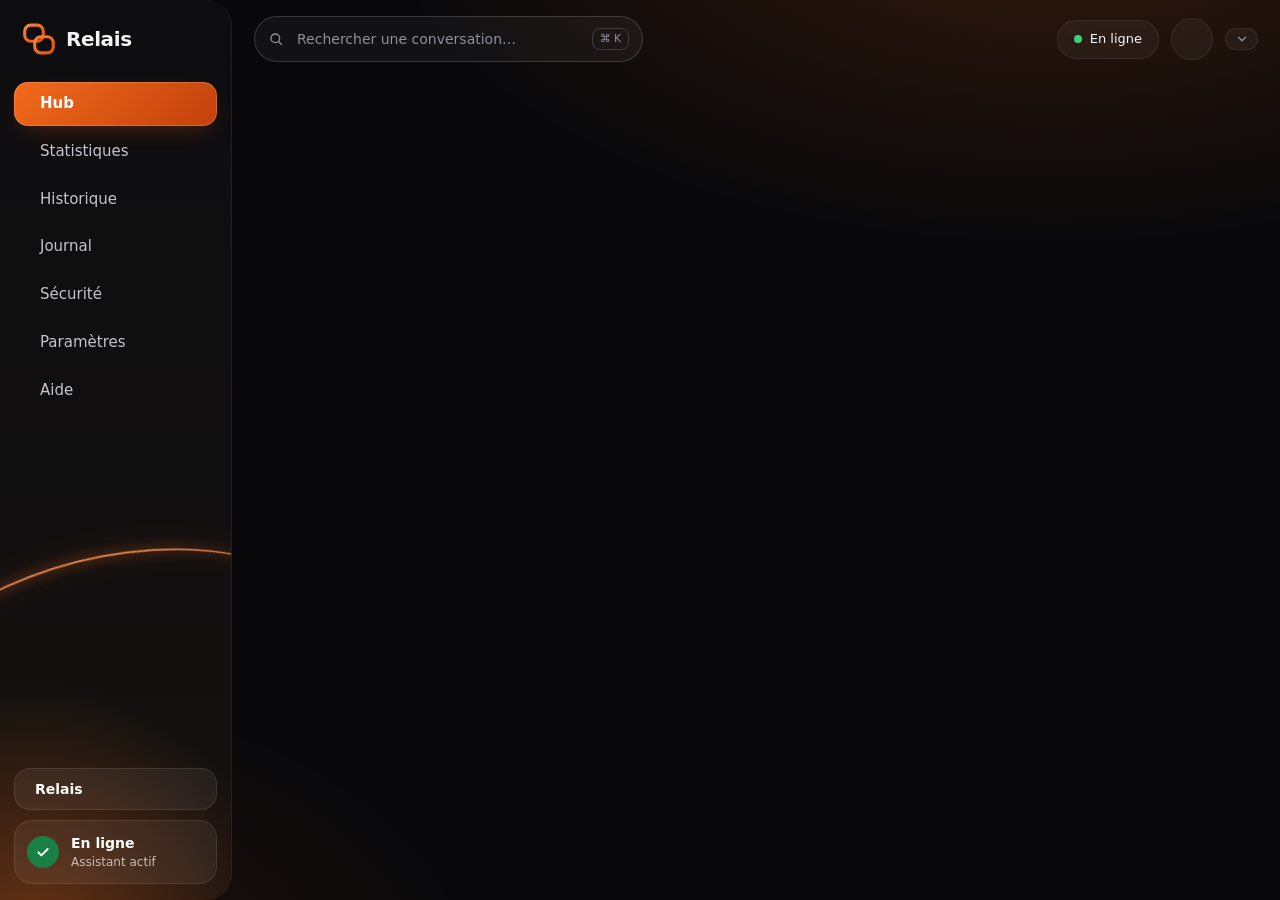
==== commit 13d1e677: "Update landing page logo artwork Replace the SVG path data for the landing logo layers and the highl" ====
--- a/hub/index.html
+++ b/hub/index.html
@@ -1094,3 +1094,550 @@
 #dacc .acard{border-radius:12px;box-shadow:0 0 1px var(--neon-hot),0 0 3px color-mix(in srgb,var(--accent) 45%,transparent)}
 #dacc .acard.warn{box-shadow:0 0 1px var(--warn),0 0 3px color-mix(in srgb,var(--warn) 40%,transparent)}
 #dacc .mcard.add{border-radius:14px;box-shadow:0 0 1px var(--neon),0 0 3px color-mix(in srgb,var(--accent) 35%,transparent)}
+#dacc .bic{border-radius:9px}
+#dacc .avw .av{border-radius:50%}
+#dacc a.bigbtn{border-radius:11px;box-shadow:0 0 1px var(--neon-hot),0 0 4px color-mix(in srgb,var(--accent) 55%,transparent),inset 0 1px 0 #ffffff50}
+#dacc .arowbtn button,#dacc .acts button,#dacc .rm{border-radius:9px}
+#dacc .bdg{border-radius:7px}
+#dacc .mrow{border-radius:11px}
+#dacc .df button{border-radius:9px}
+@media (max-width:860px){#dacc.mdl{border-radius:14px}}
+</style>
+</head>
+<body>
+<svg width="0" height="0" style="position:absolute" aria-hidden="true"><defs>
+    <linearGradient id="gMg" x1="0" y1="1" x2="1" y2="0"><stop offset="0" stop-color="#00b2ff"/><stop offset=".55" stop-color="#8a3ffc"/><stop offset="1" stop-color="#ff5c8a"/></linearGradient>
+    <linearGradient id="gL" x1="0" y1="0" x2="1" y2="1"><stop offset="0" stop-color="#f6893a"/><stop offset="1" stop-color="#e84a0c"/></linearGradient>
+    <linearGradient id="gOrb" x1="0" y1="0" x2="1" y2="0"><stop offset="0" stop-color="#ff8a3d" stop-opacity="0"/><stop offset=".6" stop-color="#ff8a3d"/><stop offset="1" stop-color="#ffd2a8"/></linearGradient>
+    <symbol id="i-logo" viewBox="0 0 44 44"><rect x="3.5" y="4" width="24" height="21" rx="8" fill="none" stroke="url(#gL)" stroke-width="4"/><rect x="16.5" y="19" width="24" height="21" rx="8" fill="none" stroke="url(#gL)" stroke-width="4"/></symbol>
+    <symbol id="i-mg" viewBox="0 0 48 48"><path d="M24 3.5C12.2 3.5 3.5 12.2 3.5 23.3c0 5.9 2.5 11 6.5 14.4V44.5l6.6-3.6c2.2.6 4.5.9 7 .9 11.8 0 20.5-8.7 20.5-19.9S35.8 3.5 24 3.5z" fill="url(#gMg)"/><path d="M10.5 28l7.2-7.8 5.3 5.2 8.8-6.8-7.3 8.1-5.3-5.2z" fill="#fff"/></symbol>
+    <symbol id="i-spark" viewBox="0 0 24 24"><path d="M12 1.5c.6 5.6 4.9 9.9 10.5 10.5-5.6.6-9.9 4.9-10.5 10.5C11.4 16.9 7.1 12.6 1.5 12 7.1 11.4 11.4 7.1 12 1.5z" fill="currentColor"/></symbol>
+  </defs></svg>
+<div id="landing" data-theme="light">
+
+  <div class="page">
+    <section class="hero">
+    <div class="fx" aria-hidden="true">
+      <div class="base"></div><div class="arc a1"></div><div class="arc a2"></div><div class="arc a3"></div><div class="sphere"></div>
+      <svg class="rock" viewBox="0 0 520 360" preserveAspectRatio="none"><defs><linearGradient id="gR" x1="0" y1="0" x2="1" y2="1"><stop offset="0" stop-color="#4a413c"/><stop offset="1" stop-color="#120e0d"/></linearGradient><linearGradient id="gR2" x1="0" y1="0" x2="0" y2="1"><stop offset="0" stop-color="#6a5e57"/><stop offset="1" stop-color="#1b1513"/></linearGradient></defs>
+        <path d="M0 360V150c40 10 78 36 112 70 30 30 52 52 84 74 46 32 100 52 188 66z" fill="url(#gR)"/><path d="M0 360V240c34 14 62 38 92 66 30 26 70 40 118 54z" fill="url(#gR2)" opacity=".9"/><path d="M0 150c36 8 70 30 100 62-34-14-66-26-100-30z" fill="#7d6f66" opacity=".45"/></svg>
+    </div>
+      <nav class="nav in" aria-label="Navigation">
+        <a class="brand" href="#" data-go="top"><svg><use href="#i-logo"/></svg>Relais</a>
+        <div class="menu">
+          <a href="#" class="on" data-go="top">Accueil</a><a href="#" data-go="fonctionnalites">Fonctionnalités</a><a href="#" data-go="securite">Sécurité</a><a href="#" data-go="faq">FAQ</a>
+        </div>
+        <div class="navr">
+          <span class="where"><i></i>Hébergé • Espace privé</span>
+          <button class="theme" id="l_theme" title="Changer de thème" aria-label="Changer de thème"></button>
+        </div>
+      </nav>
+
+      <div class="grid in">
+        <div class="left">
+          <span class="chipx"><svg><use href="#i-spark"/></svg>Ton assistant de réponses</span>
+          <h1>Ta présence,<br><em>même</em> quand tu es absent.</h1>
+          <p class="lead">Relais apprend ton style et répond à ta place, avec intelligence et naturel.</p>
+          <div class="feats">
+            <div class="feat"><span class="ico"><svg viewBox="0 0 24 24" fill="none" stroke="currentColor" stroke-width="1.8" stroke-linejoin="round" stroke-linecap="round"><path d="M13 2.5 4.5 13.5H11l-1 8 8.5-11H12z"/></svg></span><span>Réponses<br>intelligentes</span></div>
+            <div class="feat"><span class="ico"><svg viewBox="0 0 24 24" fill="none" stroke="currentColor" stroke-width="1.8" stroke-linejoin="round" stroke-linecap="round"><path d="M12 2.8 4.5 5.6v5.7c0 4.6 3.1 8.4 7.5 9.9 4.4-1.5 7.5-5.3 7.5-9.9V5.6z"/><path d="m8.8 12 2.4 2.4 4.2-4.6"/></svg></span><span>Contrôle<br>total</span></div>
+            <div class="feat"><span class="ico"><svg viewBox="0 0 24 24" fill="none" stroke="currentColor" stroke-width="1.8" stroke-linejoin="round" stroke-linecap="round"><rect x="5" y="10.5" width="14" height="10" rx="3"/><path d="M8 10.5V8a4 4 0 0 1 8 0v2.5"/><circle cx="12" cy="15.5" r="1.2" fill="currentColor"/></svg></span><span>Espace<br>privé</span></div>
+          </div>
+
+          <div class="chat" aria-hidden="true">
+            <div class="hd"><svg class="mg"><use href="#i-mg"/></svg><b>Messenger</b><small><i></i>En ligne</small><span class="more"><span>···</span></span></div>
+            <div class="cr r1">
+              <span class="av"><svg viewBox="0 0 42 42"><rect width="42" height="42" fill="#f1d9c6"/><path d="M4 42c1-9 8-13 17-13s16 4 17 13z" fill="#2c2226"/><path d="M15.5 25h11v6c-2 2.2-9 2.2-11 0z" fill="#d49a79"/><circle cx="21" cy="17.5" r="7.6" fill="#e3ad8b"/><path d="M12.6 18c-1.4-8 3-11.6 8.6-11.6 6 0 10 4 8.4 11.6-.6-4-2.8-6.6-8.4-6.6-4.8 0-7.6 2.2-8.6 6.6z" fill="#1f1618"/><path d="M12.4 17.5c-.8 5 .2 9 1.6 11-2-.4-3.6-2.4-3.8-6z" fill="#1f1618"/></svg></span>
+              <span class="bb">Tu peux m'envoyer le document ?</span><time>21:24</time>
+            </div>
+            <div class="cr me r2"><time>21:25</time><span class="bb me">Bien sûr ! Je te l'envoie ce soir.</span><span class="av rel"><svg><use href="#i-logo"/></svg></span></div>
+            <div class="cr r3"><span class="typ"><i></i><i></i><i></i></span></div>
+          </div>
+        </div>
+
+        <div class="panelw">
+          <div class="gem" aria-hidden="true">
+            <svg class="orbit" viewBox="0 0 270 214"><ellipse cx="135" cy="107" rx="128" ry="44" transform="rotate(-16 135 107)" fill="none" stroke="url(#gOrb)" stroke-width="1.4"/><circle cx="250" cy="76" r="3.2" fill="#ffd2a8"/><circle cx="250" cy="76" r="9" fill="#ff8a3d" opacity=".25"/></svg>
+            <div class="tile"><svg><use href="#i-mg"/></svg></div>
+          </div>
+          <div class="panel">
+            <span class="step"><svg><use href="#i-spark"/></svg>Étape 1 sur 1</span>
+            <h2>Connecter ton compte</h2>
+            <p class="sub">Relie ton compte Messenger pour commencer.</p>
+            <ol class="steps">
+              <li data-n="1"><span class="num">1</span><div><b>Ouvre Messenger</b><span class="s-idle">Assure-toi d'être connecté à ton compte.</span><span class="s-wait">Connecte-toi sur la page de Messenger qui s'est ouverte.</span></div></li>
+              <li data-n="2"><span class="num">2</span><div><b>Autorise Relais</b><span>Accorde l'accès en toute sécurité.</span></div></li>
+              <li data-n="3"><span class="num">3</span><div><b>C'est prêt !</b><span>Ton assistant est prêt à fonctionner.</span></div></li>
+            </ol>
+            <button class="cta" id="l_go"><svg class="arr" viewBox="0 0 24 24" fill="none" stroke="currentColor" stroke-width="2.2" stroke-linecap="round" stroke-linejoin="round" aria-hidden="true"><path d="M4.5 12h15M13.5 6l6 6-6 6"/></svg><i class="spin" aria-hidden="true"></i><span class="lbl">Connecter mon compte</span></button>
+            <div class="state" id="l_status" role="status" aria-live="polite"></div>
+            <button class="later" id="l_cancel">Annuler</button>
+            <button class="later" id="l_later">Ou continuer plus tard</button>
+          </div>
+        </div>
+      </div>
+
+      <div class="proof in">
+        <div><span class="stack"><i style="background:linear-gradient(135deg,#f6b48a,#e8793c)"></i><i style="background:linear-gradient(135deg,#6b5a52,#2c211c)"></i><i style="background:linear-gradient(135deg,#ffd9b8,#d98a5a)"></i></span>Plusieurs comptes, chacun isolé</div>
+        <div><svg viewBox="0 0 24 24"><path d="M12 2.6 4.4 5.5v5.6c0 4.7 3.2 8.6 7.6 10.1 4.4-1.5 7.6-5.4 7.6-10.1V5.5z" fill="#22b45a"/><path d="m8.6 12 2.5 2.5 4.4-4.8" fill="none" stroke="#fff" stroke-width="2" stroke-linecap="round" stroke-linejoin="round"/></svg>Tes données restent dans ton espace privé</div>
+        <div><svg viewBox="0 0 24 24"><path d="M13.2 2 4.5 13.6h6.3L9.6 22l9.1-12.2h-6.5z" fill="#ff9d2e"/></svg>Activation en 1 clic</div>
+      </div>
+    </section>
+
+    <section class="fn" id="s-fonctionnalites">
+      <div class="fn-bg" aria-hidden="true">
+        <div class="tl"></div><div class="rim"></div><div class="arc a1"></div><div class="arc a2"></div><div class="blob"></div><div class="glow"></div>
+        <svg class="thin" viewBox="0 0 800 600" preserveAspectRatio="none"><defs><linearGradient id="gTh" x1="0" y1="0" x2="1" y2="1"><stop offset="0" stop-color="#ff8a3d" stop-opacity="0"/><stop offset=".7" stop-color="#ff8a3d" stop-opacity=".9"/><stop offset="1" stop-color="#ffd2a8" stop-opacity="0"/></linearGradient></defs><path d="M120 40C420 -20 760 140 700 420c-20 90-60 150-100 190" fill="none" stroke="url(#gTh)" stroke-width="1.6"/><circle cx="650" cy="132" r="3" fill="#ffd2a8"/></svg>
+      </div>
+      <div class="fn-in">
+        <div class="fn-head">
+          <span class="chipx"><svg><use href="#i-spark"/></svg>Fonctionnalités</span>
+          <h2>Une intelligence qui<br><em>travaille</em> pour toi.</h2>
+          <p>Relais combine apprentissage, contrôle et automatisation pour gérer vos conversations Messenger avec élégance.</p>
+          <hr>
+        </div>
+
+        <div class="fn-main">
+          <div class="fn-col">
+            <article class="fn-card"><span class="fn-ico"><svg viewBox="0 0 24 24"><path d="M13.6 1.8 4.6 13.7h6.3L9.8 22.2l9.6-12.4h-6.5z" fill="url(#gL)"/></svg></span><div><b>Apprentissage Intelligent</b><span class="d">Relais apprend ton style d'écriture et s'adapte à ta façon de parler.</span></div><span class="fn-go"><svg viewBox="0 0 24 24" fill="none" stroke="currentColor" stroke-width="2.4" stroke-linecap="round" stroke-linejoin="round"><path d="M4.5 12h15M13.5 6l6 6-6 6"/></svg></span></article>
+            <article class="fn-card"><span class="fn-ico" style="color:#17110e"><svg viewBox="0 0 24 24"><path d="M12 2.2 4.4 5.2v5.9c0 4.8 3.2 8.7 7.6 10.2 4.4-1.5 7.6-5.4 7.6-10.2V5.2z" fill="currentColor"/><path d="m8.5 12.2 2.6 2.6 4.5-5" fill="none" style="stroke:var(--bg)" stroke-width="2.2" stroke-linecap="round" stroke-linejoin="round"/></svg></span><div><b>Contrôle Total</b><span class="d">Décide quand et comment Relais répond à tes messages.</span></div><span class="fn-go"><svg viewBox="0 0 24 24" fill="none" stroke="currentColor" stroke-width="2.4" stroke-linecap="round" stroke-linejoin="round"><path d="M4.5 12h15M13.5 6l6 6-6 6"/></svg></span></article>
+            <article class="fn-card"><span class="fn-ico" style="color:#17110e"><svg viewBox="0 0 24 24"><path d="M8 10.5V8a4 4 0 0 1 8 0v2.5" fill="none" stroke="currentColor" stroke-width="2.4" stroke-linecap="round"/><rect x="4.5" y="10" width="15" height="11.5" rx="3.2" fill="currentColor"/><circle cx="12" cy="15" r="1.6" style="fill:var(--bg)"/><rect x="11.2" y="15.6" width="1.6" height="3" rx=".8" style="fill:var(--bg)"/></svg></span><div><b>Espace privé</b><span class="d">Tes conversations sont stockées dans ton espace, séparé des autres utilisateurs.</span></div><span class="fn-go"><svg viewBox="0 0 24 24" fill="none" stroke="currentColor" stroke-width="2.4" stroke-linecap="round" stroke-linejoin="round"><path d="M4.5 12h15M13.5 6l6 6-6 6"/></svg></span></article>
+          </div>
+
+          <div class="fn-stage" aria-hidden="true">
+            <div class="fn-dash">
+              <aside class="fn-side">
+                <div class="lg"><svg><use href="#i-logo"/></svg>Relais</div>
+                <div class="it on"><svg viewBox="0 0 24 24" fill="currentColor"><path d="M12 3 3 10.6V21h6.2v-6h5.6v6H21V10.6z"/></svg>Accueil</div>
+                <div class="it"><svg viewBox="0 0 24 24" fill="none" stroke="currentColor" stroke-width="1.8" stroke-linejoin="round"><path d="M4 5h16v11H9l-5 4z"/></svg>Conversations</div>
+                <div class="it"><svg viewBox="0 0 24 24" fill="none" stroke="currentColor" stroke-width="1.8"><circle cx="12" cy="12" r="3.2"/><path d="M12 2.8v3M12 18.2v3M2.8 12h3M18.2 12h3M5.5 5.5l2.1 2.1M16.4 16.4l2.1 2.1M5.5 18.5l2.1-2.1M16.4 7.6l2.1-2.1" stroke-linecap="round"/></svg>Paramètres</div>
+                <div class="it"><svg viewBox="0 0 24 24" fill="none" stroke="currentColor" stroke-width="2" stroke-linecap="round"><path d="M6 20V11M12 20V5M18 20v-6"/></svg>Statistiques</div>
+                <div class="it"><svg viewBox="0 0 24 24" fill="none" stroke="currentColor" stroke-width="1.8" stroke-linecap="round"><circle cx="12" cy="12" r="9"/><path d="M9.5 9.5a2.5 2.5 0 1 1 3.6 2.2c-.7.4-1.1.9-1.1 1.8M12 17v.1"/></svg>Aide</div>
+                <div class="conn"><i></i><div><b>Connecté</b><small>Messenger</small></div></div>
+              </aside>
+              <div class="fn-mn">
+                <div class="fn-top">
+                  <div><h5>Bienvenue, Fabrich 👋</h5><small>Ton assistant est prêt à répondre.</small></div>
+                  <div class="r"><span class="fn-on"><i></i>Actif</span><span class="fn-ava"><svg viewBox="0 0 42 42"><rect width="42" height="42" fill="#f1d9c6"/><path d="M4 42c1-9 8-13 17-13s16 4 17 13z" fill="#2c2226"/><path d="M15.5 25h11v6c-2 2.2-9 2.2-11 0z" fill="#d49a79"/><circle cx="21" cy="17.5" r="7.6" fill="#e3ad8b"/><path d="M12.6 18c-1.4-8 3-11.6 8.6-11.6 6 0 10 4 8.4 11.6-.6-4-2.8-6.6-8.4-6.6-4.8 0-7.6 2.2-8.6 6.6z" fill="#1f1618"/><path d="M12.4 17.5c-.8 5 .2 9 1.6 11-2-.4-3.6-2.4-3.8-6z" fill="#1f1618"/></svg></span></div>
+                </div>
+                <div class="fn-two">
+                  <div class="fn-box"><h6>Mode actuel <span style="color:#8d837b;font-weight:400">ⓘ</span></h6><div class="fn-mode"><svg viewBox="0 0 24 24" fill="none" stroke="currentColor" stroke-width="1.8" stroke-linejoin="round" stroke-linecap="round"><path d="M21 3 3 10.5l6.5 2.5L12 20z"/><path d="m21 3-11.5 10"/></svg><div><b>Brouillon</b><small>Relais prépare, tu valides.</small></div><span class="ch">›</span></div></div>
+                  <div class="fn-box fn-kpi"><h6>Messages traités</h6><div class="n">1.2K</div><span class="up">↑ +12%</span><svg class="spk" viewBox="0 0 120 60" preserveAspectRatio="none"><defs><linearGradient id="gSp" x1="0" y1="0" x2="0" y2="1"><stop offset="0" stop-color="#ee5a12" stop-opacity=".25"/><stop offset="1" stop-color="#ee5a12" stop-opacity="0"/></linearGradient></defs><path d="M0 48 14 40 26 44 40 30 54 36 68 24 82 30 96 14 108 20 120 4V60H0z" fill="url(#gSp)"/><path d="M0 48 14 40 26 44 40 30 54 36 68 24 82 30 96 14 108 20 120 4" fill="none" stroke="#ee5a12" stroke-width="2" stroke-linejoin="round" stroke-linecap="round"/></svg></div>
+                </div>
+                <div class="fn-box fn-conv"><h6>Aperçu de la conversation <small>Voir plus →</small></h6>
+                  <div class="fn-m"><span class="fn-ava" style="width:3.4em;height:3.4em"><svg viewBox="0 0 42 42"><rect width="42" height="42" fill="#f1d9c6"/><path d="M4 42c1-9 8-13 17-13s16 4 17 13z" fill="#2c2226"/><path d="M15.5 25h11v6c-2 2.2-9 2.2-11 0z" fill="#d49a79"/><circle cx="21" cy="17.5" r="7.6" fill="#e3ad8b"/><path d="M12.6 18c-1.4-8 3-11.6 8.6-11.6 6 0 10 4 8.4 11.6-.6-4-2.8-6.6-8.4-6.6-4.8 0-7.6 2.2-8.6 6.6z" fill="#1f1618"/></svg></span><span class="bb2">Tu peux m'envoyer le document ?</span><time>21:24</time></div>
+                  <div class="fn-m me"><span class="bb2">Bien sûr ! Je te l'envoie ce soir.</span><time>21:25</time><span class="av3"><svg><use href="#i-logo"/></svg></span></div>
+                  <div class="fn-in2"><span class="dt"><i></i><i></i></span>Écrire une réponse…<span class="sd"><svg viewBox="0 0 24 24" fill="none" stroke="currentColor" stroke-width="2.4" stroke-linecap="round" stroke-linejoin="round"><path d="M21 3 3 10.5l6.5 2.5L12 20z"/></svg></span></div>
+                </div>
+              </div>
+            </div>
+          </div>
+
+          <div class="fn-col">
+            <article class="fn-card"><span class="fn-ico"><svg viewBox="0 0 24 24"><path d="M12.2 1.8c3.3 2 5.2 5.4 4.8 9.3l-1.7 3.4H9.1L7.4 11C7 7.2 8.9 3.8 12.2 1.8z" fill="url(#gL)"/><circle cx="12.2" cy="9" r="1.9" style="fill:var(--bg)"/><path d="M8.2 13.6 4.6 15.5l.8 4.2 3.6-2.7zM16.2 13.6l3.6 1.9-.8 4.2-3.6-2.7z" fill="url(#gL)"/><path d="M10 17.6h4.4l-1 4.6a.5.5 0 0 1-.9 0z" fill="#ffb066"/></svg></span><div><b>Réponses Automatiques</b><span class="d">Active l'envoi automatique ou valide avant envoi.</span></div><span class="fn-go"><svg viewBox="0 0 24 24" fill="none" stroke="currentColor" stroke-width="2.4" stroke-linecap="round" stroke-linejoin="round"><path d="M4.5 12h15M13.5 6l6 6-6 6"/></svg></span></article>
+            <article class="fn-card"><span class="fn-ico"><svg viewBox="0 0 24 24"><rect x="3.5" y="12" width="5" height="9" rx="1.6" fill="url(#gL)"/><rect x="9.8" y="5" width="5" height="16" rx="1.6" fill="url(#gL)"/><rect x="16.1" y="9" width="5" height="12" rx="1.6" fill="url(#gL)"/></svg></span><div><b>Suivi en Temps Réel</b><span class="d">Visualise l'activité, les réponses et les performances.</span></div><span class="fn-go"><svg viewBox="0 0 24 24" fill="none" stroke="currentColor" stroke-width="2.4" stroke-linecap="round" stroke-linejoin="round"><path d="M4.5 12h15M13.5 6l6 6-6 6"/></svg></span></article>
+            <article class="fn-card"><span class="fn-ico" style="color:#17110e"><svg viewBox="0 0 24 24"><path d="M20.5 11H19V7c0-1.1-.9-2-2-2h-4V3.5C13 2.1 11.9 1 10.5 1S8 2.1 8 3.5V5H4c-1.1 0-2 .9-2 2v3.8h1.5c1.5 0 2.7 1.2 2.7 2.7S5 16.2 3.5 16.2H2V20c0 1.1.9 2 2 2h3.8v-1.5c0-1.5 1.2-2.7 2.7-2.7s2.7 1.2 2.7 2.7V22H17c1.1 0 2-.9 2-2v-4h1.5c1.4 0 2.5-1.1 2.5-2.5S21.9 11 20.5 11z" fill="currentColor"/></svg></span><div><b>Personnalisation Avancée</b><span class="d">Définis des règles, un ton et des exceptions sur mesure.</span></div><span class="fn-go"><svg viewBox="0 0 24 24" fill="none" stroke="currentColor" stroke-width="2.4" stroke-linecap="round" stroke-linejoin="round"><path d="M4.5 12h15M13.5 6l6 6-6 6"/></svg></span></article>
+          </div>
+        </div>
+
+      </div>
+    </section>
+    <section class="sc" id="s-securite">
+      <div class="sc-bg" aria-hidden="true">
+        <div class="dk"></div><div class="floor"></div><div class="arc a1"></div><div class="arc a2"></div>
+        <svg class="sw" viewBox="0 0 700 940" preserveAspectRatio="none"><defs><linearGradient id="scSw" x1="0" y1="1" x2="1" y2="0"><stop offset="0" stop-color="#ff8a3d" stop-opacity="0"/><stop offset=".5" stop-color="#ff9a5a" stop-opacity=".9"/><stop offset="1" stop-color="#ffd2a8" stop-opacity="0"/></linearGradient></defs>
+          <path d="M20 330C60 150 230 40 430 20" fill="none" stroke="url(#scSw)" stroke-width="2.2"/><path d="M0 520C20 400 90 300 190 240" fill="none" stroke="#ffffff40" stroke-width="1"/></svg>
+      </div>
+      <div class="sc-in">
+        <div class="sc-head">
+          <span class="chipx"><svg viewBox="0 0 24 24"><path d="M12 1.8 3.6 5v6.4c0 5 3.5 9.3 8.4 10.8 4.9-1.5 8.4-5.8 8.4-10.8V5z" fill="#ee5a12"/><path d="m8.4 12 2.7 2.7 4.6-5" fill="none" stroke="#fff" stroke-width="2.2" stroke-linecap="round" stroke-linejoin="round"/></svg>Sécurité</span>
+          <h2>Vos données, notre <em>priorité.</em></h2>
+          <p>Relais est conçu pour respecter votre vie privée et garantir une utilisation sûre, transparente et maîtrisée.</p>
+          <hr>
+        </div>
+
+        <div class="sc-main">
+          <div class="sc-art" aria-hidden="true">
+            <svg class="art" viewBox="0 0 640 560" preserveAspectRatio="xMidYMid meet">
+              <defs>
+                <linearGradient id="scOr" x1="0" y1="0" x2="1" y2="0"><stop offset="0" stop-color="#ff8a3d" stop-opacity="0"/><stop offset=".35" stop-color="#ff9a5a"/><stop offset=".7" stop-color="#ffd2a8"/><stop offset="1" stop-color="#ff8a3d" stop-opacity="0"/></linearGradient>
+                <linearGradient id="scGl" x1="0" y1="0" x2="1" y2="1"><stop offset="0" stop-color="#fff" stop-opacity=".75"/><stop offset=".5" stop-color="#e9ddd4" stop-opacity=".35"/><stop offset="1" stop-color="#ffb37a" stop-opacity=".5"/></linearGradient>
+                <linearGradient id="scRim" x1="0" y1="0" x2="1" y2="1"><stop offset="0" stop-color="#fff"/><stop offset=".6" stop-color="#e8d9cd"/><stop offset="1" stop-color="#ff9a5a"/></linearGradient>
+                <linearGradient id="scIn" x1="0" y1="0" x2="1" y2="0"><stop offset="0" stop-color="#d8cdc4" stop-opacity=".55"/><stop offset=".45" stop-color="#4a3b33" stop-opacity=".92"/><stop offset="1" stop-color="#17100d"/></linearGradient>
+                <linearGradient id="scLk" x1="0" y1="0" x2="1" y2="1"><stop offset="0" stop-color="#fff6ee"/><stop offset="1" stop-color="#cfb7a4"/></linearGradient>
+                <linearGradient id="scSh" x1="0" y1="0" x2="1" y2="0"><stop offset="0" stop-color="#f4eee8"/><stop offset=".5" stop-color="#a99d94"/><stop offset="1" stop-color="#ece4dd"/></linearGradient>
+                <linearGradient id="scDisc" x1="0" y1="0" x2="1" y2="0"><stop offset="0" stop-color="#6b5547"/><stop offset=".5" stop-color="#2a1f19"/><stop offset="1" stop-color="#7d6354"/></linearGradient>
+                <radialGradient id="scGlow" cx=".5" cy=".5" r=".5"><stop offset="0" stop-color="#ffb066" stop-opacity=".95"/><stop offset="1" stop-color="#ff8a3d" stop-opacity="0"/></radialGradient>
+                <filter id="scBlur" x="-20%" y="-20%" width="140%" height="140%"><feGaussianBlur stdDeviation="4"/></filter>
+              </defs>
+              <!-- halo et anneaux arrière -->
+              <ellipse cx="320" cy="430" rx="250" ry="46" fill="url(#scGlow)" opacity=".7" filter="url(#scBlur)"/>
+              <ellipse cx="318" cy="330" rx="300" ry="74" transform="rotate(-9 318 330)" fill="none" stroke="url(#scOr)" stroke-width="3.2" filter="url(#scBlur)" opacity=".85"/>
+              <ellipse cx="318" cy="330" rx="300" ry="74" transform="rotate(-9 318 330)" fill="none" stroke="url(#scOr)" stroke-width="1.6"/>
+              <ellipse cx="300" cy="440" rx="270" ry="52" fill="none" stroke="url(#scOr)" stroke-width="1.2" opacity=".7"/>
+              <!-- socle -->
+              <g>
+                <path d="M92 505v-22c0-26 100-42 228-42s228 16 228 42v22c0 26-100 42-228 42S92 531 92 505z" fill="url(#scDisc)"/>
+                <ellipse cx="320" cy="483" rx="228" ry="42" fill="#3a2b22" stroke="#ff9a5a" stroke-opacity=".55" stroke-width="1.4"/>
+                <path d="M150 478v-24c0-20 78-32 170-32s170 12 170 32v24c0 20-78 32-170 32s-170-12-170-32z" fill="url(#scDisc)"/>
+                <ellipse cx="320" cy="454" rx="170" ry="30" fill="#2c211b" stroke="#ffb066" stroke-opacity=".8" stroke-width="1.6"/>
+                <path d="M210 442v-18c0-14 48-22 110-22s110 8 110 22v18c0 14-48 22-110 22s-110-8-110-22z" fill="url(#scDisc)"/>
+                <ellipse cx="320" cy="424" rx="110" ry="19" fill="#241a15" stroke="#ffc27a" stroke-width="1.8"/>
+                <ellipse cx="320" cy="422" rx="86" ry="12" fill="url(#scGlow)"/>
+              </g>
+              <!-- bouclier de verre -->
+              <g transform="translate(155 40)">
+                <path d="M165 0C130 24 78 40 22 44c-6 0-10 4-10 10v121c0 110 58 185 153 233 95-48 153-123 153-233V54c0-6-4-10-10-10C252 40 200 24 165 0z" fill="url(#scGl)" stroke="url(#scRim)" stroke-width="4"/>
+                <path d="M165 22C136 42 92 56 46 60c-3 0-5 2-5 5v110c0 98 50 164 124 207 74-43 124-109 124-207V65c0-3-2-5-5-5-46-4-90-18-119-38z" fill="url(#scIn)"/>
+                <path d="M165 22C136 42 92 56 46 60" fill="none" stroke="#fff" stroke-opacity=".7" stroke-width="2"/>
+                <path d="M30 170v10c0 100 44 168 135 218" fill="none" stroke="#ff9a5a" stroke-opacity=".7" stroke-width="2.4" filter="url(#scBlur)"/>
+                <!-- cadenas -->
+                <path d="M126 186v-42a39 39 0 0 1 78 0v42" fill="none" stroke="url(#scSh)" stroke-width="20" stroke-linecap="round"/>
+                <rect x="98" y="176" width="134" height="112" rx="28" fill="url(#scLk)" stroke="#fff" stroke-opacity=".8"/>
+                <rect x="98" y="258" width="134" height="30" rx="14" fill="#b89d88" opacity=".35"/>
+                <circle cx="165" cy="222" r="15" fill="#6b4632"/>
+                <path d="M158 228h14l5 38h-24z" fill="#6b4632"/>
+              </g>
+              <!-- anneau avant -->
+              <path d="M30 372C120 440 400 450 600 288" transform="rotate(-9 318 330)" fill="none" stroke="url(#scOr)" stroke-width="3" filter="url(#scBlur)" opacity=".9"/>
+              <path d="M30 372C120 440 400 450 600 288" transform="rotate(-9 318 330)" fill="none" stroke="url(#scOr)" stroke-width="1.6"/>
+            </svg>
+            <div class="sc-tag"><b><i></i>Espace privé<span class="ck"><svg viewBox="0 0 24 24" fill="none" stroke="#fff" stroke-width="3" stroke-linecap="round" stroke-linejoin="round"><path d="m5 12.5 4.5 4.5L19 7.5"/></svg></span></b><span>Chaque utilisateur a son espace, séparé des autres.</span></div>
+          </div>
+
+          <div class="sc-right">
+            <div class="sc-cards">
+              <article class="sc-card"><span class="fn-ico"><svg viewBox="0 0 24 24"><path d="M8 10.5V8a4 4 0 0 1 8 0v2.5" fill="none" stroke="#ee5a12" stroke-width="2.4" stroke-linecap="round"/><rect x="4.5" y="10" width="15" height="11.5" rx="3.2" fill="url(#gL)"/><circle cx="12" cy="15" r="1.5" fill="#fff"/><rect x="11.3" y="15.6" width="1.4" height="3" rx=".7" fill="#fff"/></svg></span><div><b>Espace privé</b><span class="d">Vos conversations sont stockées dans votre espace, séparé des autres utilisateurs.</span></div><button class="sc-go" data-info="locales" aria-label="En savoir plus : Données locales"><svg viewBox="0 0 24 24" fill="none" stroke="currentColor" stroke-width="2.4" stroke-linecap="round" stroke-linejoin="round"><path d="M4.5 12h15M13.5 6l6 6-6 6"/></svg></button></article>
+              <article class="sc-card"><span class="fn-ico"><svg viewBox="0 0 24 24"><path d="M12 2.2 4.4 5.2v5.9c0 4.8 3.2 8.7 7.6 10.2 4.4-1.5 7.6-5.4 7.6-10.2V5.2z" fill="url(#gL)"/><path d="m8.5 12.2 2.6 2.6 4.5-5" fill="none" stroke="#fff" stroke-width="2.2" stroke-linecap="round" stroke-linejoin="round"/></svg></span><div><b>Connexion sécurisée</b><span class="d">Une connexion protégée par les standards modernes.</span></div><button class="sc-go" data-info="connexion" aria-label="En savoir plus : Connexion sécurisée"><svg viewBox="0 0 24 24" fill="none" stroke="currentColor" stroke-width="2.4" stroke-linecap="round" stroke-linejoin="round"><path d="M4.5 12h15M13.5 6l6 6-6 6"/></svg></button></article>
+              <article class="sc-card"><span class="fn-ico"><svg viewBox="0 0 24 24" fill="none" stroke="#ee5a12" stroke-width="2" stroke-linecap="round" stroke-linejoin="round"><path d="M2.5 12S6 5.5 12 5.5 21.5 12 21.5 12 18 18.5 12 18.5 2.5 12 2.5 12z"/><circle cx="12" cy="12" r="3"/><path d="M4 20 20 4" stroke-width="2.4"/></svg></span><div><b>Contrôle total</b><span class="d">Vous décidez quand et comment Relais répond.</span></div><button class="sc-go" data-info="controle" aria-label="En savoir plus : Contrôle total"><svg viewBox="0 0 24 24" fill="none" stroke="currentColor" stroke-width="2.4" stroke-linecap="round" stroke-linejoin="round"><path d="M4.5 12h15M13.5 6l6 6-6 6"/></svg></button></article>
+              <article class="sc-card"><span class="fn-ico"><svg viewBox="0 0 24 24"><path d="M13.6 1.8 4.6 13.7h6.3L9.8 22.2l9.6-12.4h-6.5z" fill="url(#gL)"/></svg></span><div><b>Aucune revente</b><span class="d">Rien n'est revendu ni analysé pour autre chose que tes réponses.</span></div><button class="sc-go" data-info="collecte" aria-label="En savoir plus : Aucune revente"><svg viewBox="0 0 24 24" fill="none" stroke="currentColor" stroke-width="2.4" stroke-linecap="round" stroke-linejoin="round"><path d="M4.5 12h15M13.5 6l6 6-6 6"/></svg></button></article>
+            </div>
+            <div class="sc-trust">
+              <span class="tile"><svg viewBox="0 0 24 24" fill="none" stroke="#ff8a3d" stroke-width="1.7" stroke-linejoin="round" stroke-linecap="round"><path d="M12 2.4 4.6 5.3v5.8c0 4.6 3.1 8.4 7.4 9.9 4.3-1.5 7.4-5.3 7.4-9.9V5.3z"/><path d="m8.7 12.2 2.4 2.4 4.3-4.7"/></svg></span>
+              <span class="sep"></span>
+              <div class="tx"><b>Fiable et transparent</b><span>Relais s'engage à respecter votre vie privée, avec une technologie éthique et une transparence totale sur son fonctionnement.</span></div>
+              <button data-info="transparence">En savoir plus<svg viewBox="0 0 24 24" fill="none" stroke="currentColor" stroke-width="2.4" stroke-linecap="round" stroke-linejoin="round"><path d="M4.5 12h15M13.5 6l6 6-6 6"/></svg></button>
+            </div>
+          </div>
+        </div>
+
+        <div class="sc-bar">
+          <div class="l"><b>Une confiance partagée</b><span>Conçu pour tes propres comptes, sous ton contrôle.</span></div>
+          <div class="pt"><svg viewBox="0 0 48 48"><circle cx="24" cy="24" r="22" fill="currentColor"/><path d="M11 29.5l8-8.6 5.8 5.7 9.6-7.4-8 8.9-5.8-5.7z" fill="#fff"/></svg><div><b>Messenger</b><span>Compatible</span></div></div>
+          <div class="pt"><svg viewBox="0 0 24 24"><path d="M12 2 4 5.2v6c0 4.9 3.4 9 8 10.6 4.6-1.6 8-5.7 8-10.6v-6z" fill="currentColor"/><path d="m8.4 12.2 2.7 2.7 4.5-5" fill="none" stroke="#fff" stroke-width="2.2" stroke-linecap="round" stroke-linejoin="round"/></svg><div><b>Sécurité</b><span>Renforcée</span></div></div>
+          <div class="pt"><svg viewBox="0 0 24 24" fill="none" stroke="currentColor" stroke-width="1.6" stroke-linejoin="round"><path d="M13.6 2 4.8 13.6h6.3L9.9 22l8.9-12.2h-6.4z"/></svg><div><b>Performance</b><span>Optimale</span></div></div>
+          <div class="pt one"><svg viewBox="0 0 24 24" fill="none" stroke="currentColor" stroke-width="1.6" stroke-linejoin="round"><path d="M12 20.8S3 15.2 3 8.9C3 6.2 5 4.2 7.5 4.2c1.8 0 3.4 1 4.5 2.6 1.1-1.6 2.7-2.6 4.5-2.6C19 4.2 21 6.2 21 8.9c0 6.3-9 11.9-9 11.9z"/></svg><div><b>Respect de votre vie privée</b></div></div>
+        </div>
+      </div>
+    </section>
+    <section class="fq" id="s-faq">
+      <div class="fq-bg" aria-hidden="true">
+        <div class="dk"></div><div class="arc a1"></div><div class="arc a2"></div>
+        <svg class="sw" viewBox="0 0 1000 600" preserveAspectRatio="none"><defs><linearGradient id="fqSw" x1="0" y1="1" x2="1" y2="0"><stop offset="0" stop-color="#ff8a3d" stop-opacity="0"/><stop offset=".55" stop-color="#ff9a5a" stop-opacity=".95"/><stop offset="1" stop-color="#ffd2a8" stop-opacity="0"/></linearGradient></defs>
+          <path d="M-20 170C60 60 200 0 330 -10" fill="none" stroke="url(#fqSw)" stroke-width="1.6"/><path d="M10 620C400 540 760 470 1020 430" fill="none" stroke="url(#fqSw)" stroke-width="1.4" opacity=".7"/><path d="M640 -10C760 100 900 150 1020 130" fill="none" stroke="#ffffff66" stroke-width="1"/></svg>
+      </div>
+      <div class="fq-in">
+        <div class="fq-head">
+          <span class="chipx"><span class="qm">?</span>FAQ</span>
+          <h2>Questions <em>fréquentes</em></h2>
+          <p>Trouvez rapidement les réponses à vos questions sur Relais.</p>
+          <hr>
+        </div>
+        <div class="fq-main">
+          <div class="fq-left">
+            <div class="fq-art" aria-hidden="true">
+              <svg class="art" viewBox="0 0 600 600" preserveAspectRatio="xMidYMid meet">
+                <defs>
+                  <linearGradient id="fqTube" x1="0" y1="0" x2="1" y2="1"><stop offset="0" stop-color="#fff" stop-opacity=".95"/><stop offset=".35" stop-color="#e7d7cb"/><stop offset=".7" stop-color="#ffb37a"/><stop offset="1" stop-color="#ff7a2e"/></linearGradient>
+                  <linearGradient id="fqCore" x1="0" y1="0" x2="1" y2="1"><stop offset="0" stop-color="#8d7769"/><stop offset=".5" stop-color="#3b2e27"/><stop offset="1" stop-color="#17100d"/></linearGradient>
+                  <linearGradient id="fqOr" x1="0" y1="0" x2="1" y2="0"><stop offset="0" stop-color="#ff8a3d" stop-opacity="0"/><stop offset=".4" stop-color="#ff9a5a"/><stop offset=".75" stop-color="#ffd2a8"/><stop offset="1" stop-color="#ff8a3d" stop-opacity="0"/></linearGradient>
+                  <linearGradient id="fqDisc" x1="0" y1="0" x2="1" y2="0"><stop offset="0" stop-color="#6b5547"/><stop offset=".5" stop-color="#2a1f19"/><stop offset="1" stop-color="#7d6354"/></linearGradient>
+                  <linearGradient id="fqTile" x1="0" y1="0" x2="1" y2="1"><stop offset="0" stop-color="#fff" stop-opacity=".95"/><stop offset="1" stop-color="#f1e4da" stop-opacity=".7"/></linearGradient>
+                  <radialGradient id="fqGlow" cx=".5" cy=".5" r=".5"><stop offset="0" stop-color="#ffb066" stop-opacity=".95"/><stop offset="1" stop-color="#ff8a3d" stop-opacity="0"/></radialGradient>
+                  <filter id="fqBlur" x="-30%" y="-30%" width="160%" height="160%"><feGaussianBlur stdDeviation="9"/></filter>
+                  <filter id="fqBlur2" x="-20%" y="-20%" width="140%" height="140%"><feGaussianBlur stdDeviation="3"/></filter>
+                </defs>
+                <!-- anneaux et halo -->
+                <ellipse cx="300" cy="300" rx="285" ry="86" transform="rotate(-8 300 300)" fill="none" stroke="url(#fqOr)" stroke-width="1.6" opacity=".8"/>
+                <ellipse cx="300" cy="360" rx="250" ry="70" transform="rotate(6 300 360)" fill="none" stroke="url(#fqOr)" stroke-width="1.2" opacity=".6"/>
+                <ellipse cx="300" cy="520" rx="230" ry="46" fill="url(#fqGlow)" opacity=".7" filter="url(#fqBlur2)"/>
+                <!-- socle -->
+                <path d="M100 560v-18c0-22 90-36 200-36s200 14 200 36v18c0 22-90 36-200 36S100 582 100 560z" fill="url(#fqDisc)"/>
+                <ellipse cx="300" cy="542" rx="200" ry="36" fill="#3a2b22" stroke="#ff9a5a" stroke-opacity=".6" stroke-width="1.4"/>
+                <path d="M170 536v-18c0-15 62-24 130-24s130 9 130 24v18c0 15-62 24-130 24s-130-9-130-24z" fill="url(#fqDisc)"/>
+                <ellipse cx="300" cy="518" rx="130" ry="22" fill="#2c211b" stroke="#ffc27a" stroke-width="1.8"/>
+                <ellipse cx="300" cy="516" rx="96" ry="12" fill="url(#fqGlow)"/>
+                <!-- point d'interrogation en verre -->
+                <path d="M172 196C172 118 226 74 296 74c78 0 128 46 128 112 0 62-44 90-84 118-30 22-42 42-42 84" fill="none" stroke="#ff8a3d" stroke-width="86" stroke-linecap="round" opacity=".5" filter="url(#fqBlur)"/>
+                <path d="M172 196C172 118 226 74 296 74c78 0 128 46 128 112 0 62-44 90-84 118-30 22-42 42-42 84" fill="none" stroke="url(#fqTube)" stroke-width="84" stroke-linecap="round"/>
+                <path d="M172 196C172 118 226 74 296 74c78 0 128 46 128 112 0 62-44 90-84 118-30 22-42 42-42 84" fill="none" stroke="url(#fqCore)" stroke-width="56" stroke-linecap="round"/>
+                <path d="M186 188C190 128 232 96 292 94" fill="none" stroke="#fff" stroke-opacity=".75" stroke-width="9" stroke-linecap="round"/>
+                <path d="M414 170c-6-40-40-66-86-70" fill="none" stroke="#ffd9bd" stroke-opacity=".8" stroke-width="5" stroke-linecap="round"/>
+                <circle cx="298" cy="446" r="46" fill="url(#fqTube)"/>
+                <circle cx="298" cy="446" r="31" fill="url(#fqCore)"/>
+                <path d="M270 432a30 30 0 0 1 22-14" fill="none" stroke="#fff" stroke-opacity=".7" stroke-width="5" stroke-linecap="round"/>
+                <!-- avant-plan : anneau -->
+                <path d="M30 340C120 430 400 470 580 290" transform="rotate(-4 300 340)" fill="none" stroke="url(#fqOr)" stroke-width="2.4" filter="url(#fqBlur2)" opacity=".9"/>
+                <!-- bulles et tuile flottantes -->
+                <g>
+                  <path d="M64 70h104a30 30 0 0 1 30 30v26a30 30 0 0 1-30 30h-40l-22 22v-22H64a30 30 0 0 1-30-30v-26a30 30 0 0 1 30-30z" fill="url(#fqTile)" stroke="#fff" stroke-width="2"/>
+                  <circle cx="86" cy="113" r="8" fill="#3a2e28"/><circle cx="116" cy="113" r="8" fill="#3a2e28"/><circle cx="146" cy="113" r="8" fill="#b8aba2"/>
+                </g>
+                <g>
+                  <path d="M476 262h60a26 26 0 0 1 26 26v50a26 26 0 0 1-26 26h-28l-20 18v-18h-12a26 26 0 0 1-26-26v-50a26 26 0 0 1 26-26z" transform="translate(-6 0)" fill="url(#fqTile)" stroke="#fff" stroke-width="2"/>
+                  <path d="M522 280 500 318h18l-6 26 26-40h-18z" fill="#ee5a12" transform="translate(-14 -4)"/>
+                </g>
+                <g>
+                  <rect x="48" y="400" width="86" height="86" rx="26" fill="url(#fqTile)" stroke="#fff" stroke-width="2"/>
+                  <path d="M91 418 69 427v19c0 14 9 25 22 30 13-5 22-16 22-30v-19z" fill="#3a2e28"/><path d="m81 446 8 8 13-14" fill="none" stroke="#fff" stroke-width="4" stroke-linecap="round" stroke-linejoin="round"/>
+                </g>
+              </svg>
+            </div>
+            <div class="fq-ask">
+              <svg class="sp" viewBox="0 0 24 24"><use href="#i-spark"/></svg>
+              <div><b>Une autre question ?</b><span class="t">Outil personnel : le journal d'activité garde la trace de tout.</span></div>
+              <button id="l_open">Ouvrir l'interface<svg viewBox="0 0 24 24" fill="none" stroke="currentColor" stroke-width="2.4" stroke-linecap="round" stroke-linejoin="round"><path d="M4.5 12h15M13.5 6l6 6-6 6"/></svg></button>
+            </div>
+          </div>
+
+          <div class="fq-list">
+            <div class="fq-item open"><button class="fq-q" aria-expanded="true"><span class="fq-ic"><svg viewBox="0 0 24 24"><path d="M12 2.2 4.4 5.2v5.9c0 4.8 3.2 8.7 7.6 10.2 4.4-1.5 7.6-5.4 7.6-10.2V5.2z" fill="url(#gL)"/><path d="m8.5 12.2 2.6 2.6 4.5-5" fill="none" stroke="#fff" stroke-width="2.2" stroke-linecap="round" stroke-linejoin="round"/></svg></span><b>Relais est-il vraiment sécurisé ?</b><svg class="chev" viewBox="0 0 24 24" fill="none" stroke="currentColor" stroke-width="2.2" stroke-linecap="round" stroke-linejoin="round"><path d="m6 9 6 6 6-6"/></svg></button><div class="fq-a"><div><p>Tes conversations sont stockées sur le serveur du hub, dans ton espace privé, séparé des autres utilisateurs ; Relais ne les revend pas et ne les analyse pas pour autre chose. Seul le texte à rédiger part vers Claude, pour les conversations que tu as activées.</p></div></div></div>
+            <div class="fq-item"><button class="fq-q" aria-expanded="false"><span class="fq-ic"><svg viewBox="0 0 24 24"><path d="M13.6 1.8 4.6 13.7h6.3L9.8 22.2l9.6-12.4h-6.5z" fill="url(#gL)"/></svg></span><b>Comment connecter mon compte Messenger ?</b><svg class="chev" viewBox="0 0 24 24" fill="none" stroke="currentColor" stroke-width="2.2" stroke-linecap="round" stroke-linejoin="round"><path d="m6 9 6 6 6-6"/></svg></button><div class="fq-a"><div><p>Clique sur « Connecter mon compte » : la page officielle de Messenger s'ouvre dans ton navigateur (extension Relais Connect) ou dans l'application Android, tu t'y connectes toi-même, et ta session est envoyée à ton espace dès que c'est fait. Ton mot de passe ne passe jamais par Relais.</p></div></div></div>
+            <div class="fq-item"><button class="fq-q" aria-expanded="false"><span class="fq-ic"><svg viewBox="0 0 24 24" fill="none" stroke="#ee5a12" stroke-width="2" stroke-linejoin="round" stroke-linecap="round"><circle cx="12" cy="12" r="3.3"/><path d="M19.4 13a7.9 7.9 0 0 0 0-2l2-1.5-2-3.4-2.4 1a7.7 7.7 0 0 0-1.7-1L15 3.5h-4l-.4 2.6a7.7 7.7 0 0 0-1.7 1l-2.4-1-2 3.4 2 1.5a7.9 7.9 0 0 0 0 2l-2 1.5 2 3.4 2.4-1c.5.4 1.1.7 1.7 1l.4 2.6h4l.4-2.6c.6-.3 1.2-.6 1.7-1l2.4 1 2-3.4z"/></svg></span><b>Puis-je personnaliser les réponses ?</b><svg class="chev" viewBox="0 0 24 24" fill="none" stroke="currentColor" stroke-width="2.2" stroke-linecap="round" stroke-linejoin="round"><path d="m6 9 6 6 6-6"/></svg></button><div class="fq-a"><div><p>Oui. Pour chaque conversation : le mode (désactivé, brouillon à valider ou automatique), des instructions et un ton sur mesure. Ton style est aussi appris à partir de tes vrais messages.</p></div></div></div>
+            <div class="fq-item"><button class="fq-q" aria-expanded="false"><span class="fq-ic"><svg viewBox="0 0 24 24"><path d="M8 10.5V8a4 4 0 0 1 8 0v2.5" fill="none" stroke="#ee5a12" stroke-width="2.4" stroke-linecap="round"/><rect x="4.5" y="10" width="15" height="11.5" rx="3.2" fill="url(#gL)"/><circle cx="12" cy="15" r="1.5" fill="#fff"/><rect x="11.3" y="15.6" width="1.4" height="3" rx=".7" fill="#fff"/></svg></span><b>Relais fonctionne-t-il hors ligne ?</b><svg class="chev" viewBox="0 0 24 24" fill="none" stroke="currentColor" stroke-width="2.2" stroke-linecap="round" stroke-linejoin="round"><path d="m6 9 6 6 6-6"/></svg></button><div class="fq-a"><div><p>Non : il a besoin d'Internet pour parler à Messenger et au modèle d'IA. Il tourne sur le serveur du hub, en continu : pas besoin de laisser ton téléphone ou ton ordinateur allumé.</p></div></div></div>
+            <div class="fq-item"><button class="fq-q" aria-expanded="false"><span class="fq-ic"><svg viewBox="0 0 24 24" fill="none" stroke="#ee5a12" stroke-width="2" stroke-linejoin="round" stroke-linecap="round"><rect x="2.8" y="5" width="18.4" height="14" rx="3"/><path d="M2.8 10h18.4M6.5 15h4"/></svg></span><b>Est-ce que c'est gratuit ?</b><svg class="chev" viewBox="0 0 24 24" fill="none" stroke="currentColor" stroke-width="2.2" stroke-linecap="round" stroke-linejoin="round"><path d="m6 9 6 6 6-6"/></svg></button><div class="fq-a"><div><p>Relais n'a pas d'abonnement. Le coût vient du modèle d'IA (Claude) qui rédige les réponses : il dépend de ton propre accès ou de ta clé.</p></div></div></div>
+          </div>
+        </div>
+
+        <div class="fq-cta">
+          <span class="tile"><svg viewBox="0 0 24 24" fill="none" stroke="#ff8a3d" stroke-width="1.6" stroke-linejoin="round" stroke-linecap="round"><path d="M14.5 3.2c3 .3 5.6 2.9 5.9 5.9-1.3 4.1-4.2 7-8.3 8.6l-4.8-4.8C8.9 8.8 11.800 5 14.500 3.200z"/><circle cx="14.6" cy="9.4" r="1.7"/><path d="M7.300 12.700 4 13.500l1.800-3.400zM11.300 16.700 10.500 20l3.400-1.800zM6.500 17.500c-1.200.2-2 1-2.300 2.300 1.300-.3 2.100-1.100 2.300-2.300z"/></svg></span>
+          <div class="tx"><b>Prêt à commencer ?</b><span>Connectez votre compte et découvrez la puissance de Relais.</span></div>
+          <span class="sep"><i></i></span>
+          <button id="l_start2">Connecter mon compte<svg viewBox="0 0 24 24" fill="none" stroke="currentColor" stroke-width="2.4" stroke-linecap="round" stroke-linejoin="round"><path d="M4.5 12h15M13.5 6l6 6-6 6"/></svg></button>
+        </div>
+      </div>
+    </section>
+  </div>
+  <dialog class="lnfo" id="l_info"><h4 id="l_info_t"></h4><p id="l_info_p"></p><div style="display:flex;justify-content:flex-end"><button id="l_info_ok">Compris</button></div></dialog>
+</div>
+<div id="app">
+  <aside id="side">
+    <div class="sb-brand"><svg viewBox="0 0 44 44"><use href="#i-logo"/></svg><span>Relais</span></div>
+    <nav class="sb-nav" aria-label="Navigation">
+      <button class="nv on" id="nv_hub" data-view="hub"><i data-i="hub"></i><span>Hub</span><b class="nvc" id="nvc_hub"></b></button>
+      <button class="nv" id="nv_stats" data-view="stats"><i data-i="stats"></i><span>Statistiques</span></button>
+      <button class="nv" id="nv_hist"><i data-i="hist"></i><span>Historique</span></button>
+      <button class="nv" id="nv_log" data-view="log"><i data-i="log"></i><span>Journal</span></button>
+      <button class="nv" id="nv_sec" data-view="security"><i data-i="shield"></i><span>Sécurité</span></button>
+      <button class="nv" id="nv_set" data-view="settings"><i data-i="gear"></i><span>Paramètres</span></button>
+      <button class="nv" id="nv_help"><i data-i="help"></i><span>Aide</span></button>
+    </nav>
+    <div class="sb-foot">
+      <button class="sb-user" id="sb_user" title="Paramètres"><span id="sb_av"></span><div><b id="sb_name">Relais</b><span id="sb_role"></span></div></button>
+      <div class="sb-card"><span class="okc" id="sb_okc"><svg viewBox="0 0 24 24" fill="none" stroke="#fff" stroke-width="3" stroke-linecap="round" stroke-linejoin="round"><path d="m5 12.5 4.500 4.500L19 7.500"/></svg></span><div><b id="sb_state">En ligne</b><span id="sb_ast">Assistant actif</span><span id="sb_ver" style="display:flex;align-items:center;gap:6px"></span></div></div>
+      <button class="sb-out" id="sb_out" style="display:none"><i data-i="out"></i><span>Se déconnecter</span></button>
+    </div>
+  </aside>
+
+  <div id="stage">
+    <div id="offline">Connexion au hub perdue : nouvelle tentative…</div>
+    <div id="banner">LLM en pause générale : aucune réponse automatique n'est envoyée.</div>
+    <header id="top">
+      <div id="sbox"><svg viewBox="0 0 24 24" fill="none" stroke="currentColor" stroke-width="2" stroke-linecap="round"><circle cx="11" cy="11" r="6.500"/><path d="m16 16 4 4"/></svg><input type="text" id="search" placeholder="Rechercher une conversation…" autocomplete="off"><span class="kbd">⌘ K</span></div>
+      <span class="sp"></span>
+      <span class="pill" id="busy" style="display:none"></span>
+      <span class="status" id="top_state"><span class="dot on" id="top_dot"></span><span id="top_state_t">En ligne</span></span>
+      <button class="ib" id="bell" data-drop="bell_drop" aria-label="Notifications"><i data-i="bell"></i><span class="bn" id="bell_n"></span></button>
+      <div class="drop" id="bell_drop" style="right:70px;top:60px;width:330px"><div class="lab">À traiter</div><div id="bell_list"></div></div>
+      <div id="me">
+        <button id="mebtn" data-drop="medrop" title="Comptes et préférences"><span id="meav"></span><svg viewBox="0 0 24 24" fill="none" stroke="currentColor" stroke-width="2.4" stroke-linecap="round" stroke-linejoin="round"><path d="m6 9 6 6 6-6"/></svg></button>
+        <div class="drop" id="medrop">
+          <div class="lab">Comptes</div>
+          <div id="accs"></div>
+          <div class="hr"></div>
+          <button class="it" id="bacc" title="Gérer les comptes Messenger"><span data-ic="user"></span><span>Gérer les comptes</span></button>
+          <div class="lab" id="me_name" style="display:none"></div>
+          <button class="it" id="busers" style="display:none"><span data-ic="user"></span><span>Utilisateurs</span></button>
+          <button class="it" id="bpw" style="display:none"><span data-ic="eye"></span><span>Changer mon mot de passe</span></button>
+          <button class="it" id="bapp"><span data-ic="theme"></span><span>Apparence et couleurs</span></button>
+          <button class="it" id="blogout" style="display:none"><span data-ic="user"></span><span>Se déconnecter</span></button>
+        </div>
+      </div>
+    </header>
+
+    <main id="hubmain">
+      <section id="list" class="panel">
+        <div id="tools">
+          <div id="tabs">
+            <button class="tab on" data-tab="all">Toutes<span class="ct" id="ct_all" style="display:none"></span></button>
+            <button class="tab" data-tab="unread" title="Conversations où des messages attendent ta réponse">Non lues<span class="ct" id="ct_unread">0</span></button>
+            <button class="tab" data-tab="groups">Groupes</button>
+          </div>
+          <button id="bfilter" data-drop="fpanel" title="Filtres et synchronisation"><svg viewBox="0 0 24 24" fill="none" stroke="currentColor" stroke-width="1.9" stroke-linecap="round"><path d="M4 7h10M18 7h2M4 17h2M10 17h10"/><circle cx="16" cy="7" r="2"/><circle cx="8" cy="17" r="2"/></svg></button>
+          <div class="drop" id="fpanel">
+            <div class="lab">Filtrer</div>
+            <select id="accfilter" style="display:none" title="Filtrer par compte"></select>
+            <label><input type="checkbox" id="onlyon"> Seulement celles où le LLM est actif</label>
+            <label><input type="checkbox" id="hideempty" checked> Masquer les conversations vides sans nom</label>
+            <div class="btns">
+              <button id="bsync" title="Relit les conversations actives pour rattraper les messages manqués">Tout synchroniser</button>
+              <button id="bthreads" title="Charge les conversations plus anciennes">Charger plus de conversations</button>
+            </div>
+          </div>
+        </div>
+        <div id="rows"><div style="padding:30px 18px;color:var(--muted);text-align:center">Chargement…</div></div>
+        <button id="bnew" title="Ajouter une conversation par identifiant Facebook"><svg viewBox="0 0 24 24" fill="none" stroke="currentColor" stroke-width="2.2" stroke-linecap="round"><path d="M12 5v14M5 12h14"/></svg>Nouvelle conversation</button>
+      </section>
+      <section id="chatpane">
+        <div id="empty"><div class="ei"><svg viewBox="0 0 24 24" fill="none" stroke="currentColor" stroke-width="1.8" stroke-linejoin="round" stroke-linecap="round"><path d="M4 5.500h16v11H10l-4.500 3.500v-3.500H4z"/><path d="M8 10h8M8 13h5"/></svg></div><b class="t">Choisis une conversation</b>Le LLM ne répond <b>jamais</b> tant que tu ne l'actives pas pour elle.</div>
+      </section>
+      <aside id="rside" aria-label="Assistant et statistiques"></aside>
+    </main>
+
+    <div id="pages">
+      <section class="page" id="pg_stats"></section>
+      <section class="page" id="pg_security"></section>
+      <section class="page" id="pg_settings"></section>
+      <section class="page" id="pg_log"><h2>Journal d'activité</h2><p class="lead">Les décisions de l'assistant (jamais le texte de tes messages).</p><div class="card"><div id="logbox"></div></div></section>
+    </div>
+    <section class="page" id="pg_home"></section>
+
+    <div class="legacy">
+      <button id="bset"></button><button id="bstats"></button><button id="bhist"></button><button id="blog"></button><button id="tab_log"></button><button id="bhelp"></button><button id="bpause"></button>
+      <div id="chips">
+      <span class="chip" id="chip_state"><span class="od"></span><span id="chip_state_t">Relais est actif et écoute...</span></span>
+      <span class="sp"></span>
+      <span class="chip" id="count">LLM / h : 0</span>
+      <span class="chip" id="chip_mode" style="display:none"><svg viewBox="0 0 24 24" fill="none" stroke="currentColor" stroke-width="1.9" stroke-linecap="round" stroke-linejoin="round"><path d="M4 20h4L19 9l-4-4L4 16z"/></svg><span id="chip_mode_t"></span></span>
+      <span class="chip green" id="chip_sec"><svg viewBox="0 0 24 24" fill="currentColor"><path d="M12 2 4 5.200v6c0 4.900 3.400 9 8 10.600 4.600-1.600 8-5.700 8-10.600v-6z"/><path d="m8.400 12.200 2.700 2.700 4.500-5" fill="none" stroke="#fff" stroke-width="2.200" stroke-linecap="round" stroke-linejoin="round"/></svg><span id="chip_sec_t">Session sécurisée</span></span>
+    </div>
+    </div>
+  </div>
+
+  <nav id="tabbar" aria-label="Navigation mobile">
+    <button data-view="home" id="tb_home"><i data-i="hub"></i><span>Hub</span></button>
+    <button data-view="hub" id="tb_hub"><i data-i="chat"></i><span>Messages</span><b class="nvc" id="nvc_tb"></b></button>
+    <button data-view="stats" id="tb_stats"><i data-i="stats"></i><span>Stats</span></button>
+    <button data-view="security" id="tb_sec"><i data-i="shield"></i><span>Sécurité</span></button>
+    <button data-view="settings" id="tb_set"><i data-i="gear"></i><span>Réglages</span></button>
+  </nav>
+</div>
+
+<dialog id="dstats">
+  <div class="dh"><h3>Statistiques</h3><button class="x" data-close="dstats" aria-label="Fermer">×</button></div>
+  <div class="db">
+  <div class="hint" style="margin-top:0">Comptages seulement : le contenu des conversations n'est jamais utilisé ici.</div>
+  <div class="kpis" id="st_kpis"></div>
+  <b style="font-size:13px">Consommation du LLM</b>
+  <div id="st_usage" style="margin:6px 0 16px"></div>
+  <b style="font-size:13px">Messages par jour (14 derniers jours)</b>
+  <div class="statbars" id="st_bars"></div>
+  <div style="display:flex;gap:14px;font-size:12px;color:var(--muted);flex-wrap:wrap"><span><i class="dot" style="background:#c9bfb8"></i> reçus</span><span><i class="dot" style="background:#3b2a20"></i> envoyés par toi</span><span><i class="dot" style="background:var(--accent)"></i> réponses du LLM</span></div>
+  </div>
+  <div class="df"><button id="st_close">Fermer</button></div>
+</dialog>
+<dialog id="dhelp">
+  <div class="dh"><h3>Aide</h3><button class="x" data-close="dhelp" aria-label="Fermer">×</button></div>
+  <div class="db" style="font-size:var(--fs-md);line-height:1.6;color:var(--text)">
+    <p><b>Rien n'est actif par défaut.</b> Pour chaque conversation, l'interrupteur à droite de la liste active ou non le LLM.</p>
+    <p><b>Modes.</b> <i>Brouillon</i> : le LLM prépare une réponse que tu valides. <i>Automatique</i> : il l'envoie après le délai choisi. Le mode se règle dans « Actions › Réglages de la conversation ».</p>
+    <p><b>Tu reprends la main.</b> Dès que tu écris toi-même dans une conversation, le LLM se tait un moment (réglable). « Pause générale » coupe tout en un clic.</p>
+    <p><b>Actions.</b> « Répondre maintenant » répond tout de suite, « Aperçu » montre ce que le LLM répondrait sans rien envoyer, « Préparer » propose des instructions à relire à partir de l'historique.</p>
+    <p><b>Non lues</b> = conversations où des messages attendent ta réponse (depuis ta dernière réponse ou celle du LLM).</p>
+    <p><b>Historique</b> : restaure l'historique des conversations chiffrées avec ton code PIN. <b>Journal</b> : ce que fait Relais, en direct.</p>
+    <p><b>Confidentialité.</b> Les conversations sont stockées sur le serveur du hub, dans un espace séparé par utilisateur ; le texte utile à une réponse est envoyé à Claude, seulement pour les conversations activées. Automatiser un compte personnel peut aller à l'encontre des conditions de Meta.</p>
+  </div>
+  <div class="df"><button id="hp_close">Fermer</button></div>
+</dialog>
+
+<dialog id="dacc" class="mdl">
+  <div class="dh mh">
+    <span class="mlogo"><svg viewBox="0 0 48 48" aria-hidden="true"><defs><linearGradient id="gmsg" x1="0" y1="1" x2="1" y2="0"><stop offset="0" stop-color="#ff6a3d"/><stop offset=".5" stop-color="#d946ef"/><stop offset="1" stop-color="#6366f1"/></linearGradient></defs><path d="M24 4C12.400 4 4 12.600 4 23.200c0 5.600 2.400 10.600 6.200 14l.2 5.600 5.200-2.900c2.500.7 5 1.100 8.400 1.100 11.600 0 20-8.600 20-19.200S35.600 4 24 4z" fill="url(#gmsg)"/><path d="M11.500 27.500 20 18.700l5 4.600 9.500-8.800-8.100 10.300-5-4.600z" fill="#fff"/></svg></span>
+    <div class="mt"><h3>Comptes Messenger</h3><div class="msub">Connecte ton compte pour activer Relais</div></div>
+    <button class="x" data-close="dacc" aria-label="Fermer">×</button>
+  </div>
+  <div class="db">
+    <div id="a_reco" style="display:none"></div>
+    <div class="sbanner"><span class="sic" data-i="shield"></span><div class="sbt"><b>Connexion sécurisée</b><span>Ton mot de passe Messenger n'est jamais conservé.</span></div><button id="a_more" type="button">En savoir plus ›</button></div>
+    <div id="a_list"></div>
+    <div class="mcard add">
+      <div class="mh2"><span class="bic" data-i="bolt"></span><div><b>Ajouter ou reconnecter un compte</b><div class="msub" id="a_sub">Connecte ton compte pour activer Relais.</div></div></div>
+      <svg class="ill" viewBox="0 0 520 210" aria-hidden="true">
+        <defs>
+          <linearGradient id="il_ring" x1="0" y1="0" x2="1" y2="0"><stop offset="0" stop-color="var(--accent)" stop-opacity=".15"/><stop offset=".25" stop-color="var(--accent-hover)"/><stop offset=".6" stop-color="var(--accent)"/><stop offset="1" stop-color="var(--accent-2)" stop-opacity=".25"/></linearGradient>
+          <linearGradient id="il_win" x1="0" y1="0" x2="0" y2="1"><stop offset="0" stop-color="#26262d"/><stop offset="1" stop-color="#121216"/></linearGradient>
+          <linearGradient id="il_tile" x1="0" y1="0" x2="1" y2="1"><stop offset="0" stop-color="#3a3a43"/><stop offset="1" stop-color="#1b1b20"/></linearGradient>
+          <linearGradient id="il_arrow" x1="0" y1="1" x2="1" y2="0"><stop offset="0" stop-color="var(--accent-2)"/><stop offset="1" stop-color="var(--accent-hover)"/></linearGradient>
+          <radialGradient id="il_floor" cx="50%" cy="50%" r="50%"><stop offset="0" stop-color="var(--accent)" stop-opacity=".45"/><stop offset="1" stop-color="var(--accent)" stop-opacity="0"/></radialGradient>
+          <filter id="il_glow" x="-10%" y="-20%" width="120%" height="140%"><feGaussianBlur stdDeviation="1.3"/></filter>
+          <filter id="il_soft" x="-20%" y="-20%" width="140%" height="140%"><feGaussianBlur stdDeviation="1"/></filter>
+        </defs>
+        <ellipse cx="260" cy="176" rx="170" ry="22" fill="url(#il_floor)"/>
+        <!-- panneaux latéraux -->
+        <rect x="92" y="84" width="64" height="92" rx="9" fill="#15151a" stroke="#ffffff1c"/>
+        <rect x="384" y="112" width="58" height="58" rx="9" fill="#16161b" stroke="#ffffff1c"/><circle cx="420" cy="134" r="5" fill="#9a9aa5"/>
+        <!-- anneau lumineux (partie arrière) -->
+        <g transform="rotate(-7 260 100)">
+          <ellipse cx="260" cy="100" rx="196" ry="58" fill="none" stroke="var(--accent-hover)" stroke-width="4" opacity=".9" filter="url(#il_glow)"/>
+          <ellipse cx="260" cy="100" rx="196" ry="58" fill="none" stroke="url(#il_ring)" stroke-width="1.4"/>
+        </g>
+        <!-- fenêtre de navigateur -->
+        <rect x="170" y="30" width="196" height="136" rx="9" fill="url(#il_win)" stroke="#ffffff26" stroke-width="1.2"/>
+        <path d="M170 62h196" stroke="#ffffff14"/>
+        <circle cx="192" cy="46" r="5.5" fill="#ff5f57"/><circle cx="210" cy="46" r="5.5" fill="#febc2e"/><circle cx="228" cy="46" r="5.5" fill="#28c840"/>
+        <!-- anneau lumineux (partie avant) -->
+        <g transform="rotate(-7 260 100)">
+          <path d="M64 100a196 58 0 0 0 392 0" fill="none" stroke="var(--accent-hover)" stroke-width="4" opacity=".95" filter="url(#il_glow)"/>
+          <path d="M64 100a196 58 0 0 0 392 0" fill="none" stroke="#fff" stroke-opacity=".75" stroke-width=".9"/><path d="M64 100a196 58 0 0 0 392 0" fill="none" stroke="url(#il_ring)" stroke-width="1.6"/>
+        </g>
+        <!-- tuile (téléphone) -->
+        <rect x="292" y="66" width="86" height="86" rx="11" fill="url(#il_tile)" stroke="#ffffff33" stroke-width="1.2"/>
+        <rect x="292" y="66" width="86" height="86" rx="11" fill="none" stroke="#ffffff12" stroke-width="6" opacity=".3"/>
+        <g transform="translate(335 109)">
+          <rect x="-15" y="-24" width="30" height="48" rx="7" fill="none" stroke="#e8e8ee" stroke-width="3.2"/>
+          <path d="M-5 -17h10" stroke="#e8e8ee" stroke-width="2.5" stroke-linecap="round"/>
+          <path d="M0 -8v13M-6 0l6 6 6-6" stroke="#e8e8ee" stroke-width="3.2" fill="none" stroke-linecap="round" stroke-linejoin="round"/>
+        </g>
+        <!-- flèche courbe -->
+        <path d="M214 140c6-26 30-38 62-30" fill="none" stroke="var(--accent-hover)" stroke-width="3.5" stroke-linecap="round" opacity=".9" filter="url(#il_soft)"/>
+        <path d="M214 140c6-26 30-38 62-30" fill="none" stroke="url(#il_arrow)" stroke-width="2.6" stroke-linecap="round"/>
+        <path d="M266 98l16 11-18 9" fill="none" stroke="url(#il_arrow)" stroke-width="2.6" stroke-linecap="round" stroke-linejoin="round"/>
+      </svg>
+      <div id="a_apkrow" style="display:none"><a class="btn primary bigbtn" id="a_apk" href="/relais.apk" download><span class="bi" data-i="dl"></span><span class="bt"><b>Télécharger l'application Android</b><small>Android 8 ou plus · connexion en quelques secondes</small></span></a></div>
+      <div class="hint" id="a_notool" style="display:none">Pour connecter un compte Messenger, <b>ouvre ce hub dans l'application Android Relais</b> : Messenger s'ouvre dans l'appli, tu te connectes toi-même, et ta session arrive ici. (Méthode avancée : coller une requête « Copy as cURL » ci-dessous.)</div>
+      <div class="arowbtn"><div class="hint" id="a_intro">Une fenêtre <b>Google Chrome</b> s'ouvre sur la <b>vraie page officielle</b> de Messenger. Connecte-toi <b>dans cette fenêtre</b> (mot de passe, code de vérification…). Ton mot de passe ne passe jamais par cette application : elle récupère seulement la session une fois connecté, puis la fenêtre se ferme. Un compte déjà connu est reconnu automatiquement (aucun nom à saisir).</div><button class="primary" id="a_go">Ouvrir la fenêtre de connexion</button><button id="a_cancel" style="display:none">Annuler</button></div>
+      <div id="a_status" class="hint" style="margin-top:10px"></div>
+      <details style="margin-top:14px"><summary style="cursor:pointer;color:var(--text-2);font-size:var(--fs-sm)">Autre méthode : coller une requête « Copy as cURL »</summary>
+      <div class="hint">Dans ton navigateur connecté à messenger.com : DevTools → Network → clic droit sur une requête → Copy → Copy as cURL. Utile quand le hub tourne sur un serveur distant.</div>
+      <textarea id="a_curl" placeholder="curl 'https://www.messenger.com/...' -H 'cookie: ...'"></textarea>
+      <button id="a_imp" style="margin-top:8px">Importer ce compte</button>
+    </details>
+    </div>
+    <button class="mrow" id="a_help" type="button"><span class="bic" data-i="help"></span><div><b>Besoin d'aide ?</b><span>Consulte le guide rapide</span></div><span class="chev" data-i="chev"></span></button>
+  </div>
+  <div class="df"><button id="a_close">Fermer</button></div>
+</dialog>
+
+<dialog id="dusers">
+  <div class="dh"><h3>Utilisateurs</h3><button class="x" data-close="dusers" aria-label="Fermer">×</button></div>
+  <div class="db">
+    <div class="hint" style="margin-top:0">Chaque utilisateur se connecte avec son identifiant et ne voit <b>que ses propres comptes Messenger</b>. Toi aussi, administrateur : tu gères les utilisateurs, mais tu ne lis pas leurs conversations.</div>
+    <div id="u_list" style="margin-top:12px"></div>
+    <div id="u_invites"></div>
+    <div id="u_unowned" class="hint"></div>
+  </div>
+  <div class="df"><button id="u_inv" class="primary">Inviter par lien</button><button id="u_add">Créer à la main</button><button id="u_close">Fermer</button></div>
+</dialog>
+
+<dialog id="dlogin">
+  <div class="dh"><h3>Connexion à Messenger</h3></div>
+  <div class="db">
+    <div class="hint" id="rl_hint" style="margin-top:0">Voici la <b>vraie page officielle</b> de Messenger, ouverte sur le serveur. Touche un champ, écris ton identifiant et ton mot de passe, puis valide : <b>c'est toi qui les saisis</b> ; ils ne sont jamais conservés, seule la session l'est. Cette fenêtre se ferme toute seule quand c'est fini.</div>
+    <div id="rl_wrap" style="margin-top:12px"><img id="rl_img" alt="Page de connexion Messenger" draggable="false"><div id="rl_load">Ouverture de Messenger…</div></div>
+    <input id="rl_kb" type="password" autocomplete="off" autocapitalize="none" autocorrect="off" spellcheck="false" aria-label="Clavier vers la page de connexion">
+    <div id="rl_bar"><button type="button" id="rl_kbd">⌨ Clavier</button><button type="button" id="rl_enter">↵ Entrée</button><button type="button" id="rl_back">⌫</button><button type="button" id="rl_tab">⇥ Tab</button></div>
+    <div id="rl_msg" class="hint"></div>
+  </div>
+  <div class="df"><button id="rl_cancel">Annuler</button></div>
+</dialog>
+
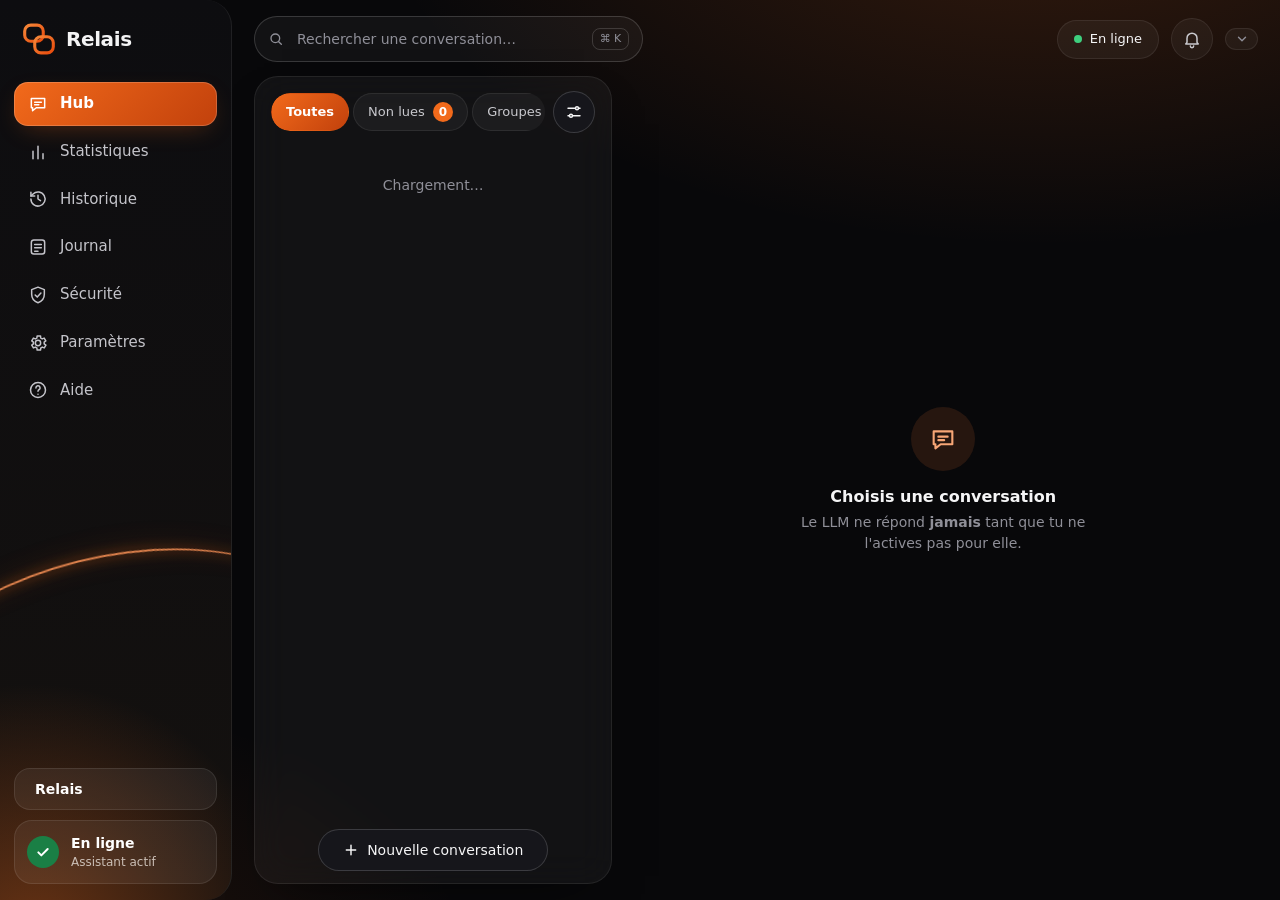
==== commit 728492be: "Add admin reset-password and delete-user actions to the UI Prompt for a new password via a form dial" ====
--- a/hub/index.html
+++ b/hub/index.html
@@ -1641,3 +1641,1099 @@
   <div class="df"><button id="rl_cancel">Annuler</button></div>
 </dialog>
 
+<dialog id="dext">
+  <div class="dh"><h3>Connecter Messenger avec ton navigateur</h3><button class="x" data-close="dext" aria-label="Fermer">×</button></div>
+  <div class="db">
+    <div class="reco"><b>📱 Conseillé : connecte ton compte depuis l'application Android Relais.</b> C'est rapide et sans installation supplémentaire. La méthode par extension de navigateur est <b>plus lente</b> (installation manuelle) et <b>plus risquée</b> : l'extension lit les cookies de session de Messenger.</div>
+    <div class="hint" style="margin-top:0">Pour que la connexion se fasse dans <b>ton</b> navigateur (et pas sur le serveur), le hub utilise une petite extension : <b>Relais Connect</b>. Elle ne lit que les cookies de Messenger, uniquement quand tu cliques sur « Connecter mon compte », et ton mot de passe ne passe jamais par le hub. Compatible Chrome, Edge, Brave, Kiwi (Android).</div>
+    <ol style="margin:12px 0 0;padding-left:20px;line-height:1.7">
+      <li>Télécharge l'extension : <a href="/relais-connect.zip" download style="color:var(--accent-text);font-weight:600">relais-connect.zip</a> puis décompresse-la.</li>
+      <li>Ouvre <b>chrome://extensions</b> (ou edge://extensions) et active le <b>Mode développeur</b>.</li>
+      <li>Clique <b>Charger l'extension non empaquetée</b> et choisis le dossier <b>relais-connect</b>.</li>
+      <li>Reviens ici et clique « J'ai installé l'extension ».</li>
+    </ol>
+  </div>
+  <div class="df"><a class="btn primary" href="/relais.apk" download>📱 Télécharger l'application Android</a><button id="dext_go" class="discouraged">J'ai installé l'extension</button><button data-close="dext">Plus tard</button></div>
+</dialog>
+
+<dialog id="dhist">
+  <div class="dh"><h3>Restaurer l'historique chiffré</h3><button class="x" data-close="dhist" aria-label="Fermer">×</button></div>
+  <div class="db">
+    <select id="h_acc" style="display:none;margin-bottom:8px" title="Compte concerné"></select>
+    <div id="h_status" class="hint" style="margin-top:0"></div>
+    <div id="h_form">
+    <p style="margin:0 0 8px">Messenger garde l'historique de tes conversations chiffrées dans un stockage sécurisé protégé par un <b>code PIN à 6 chiffres</b> (celui que tu as créé dans Messenger). Avec ce code, le hub peut relire les anciens messages pour les afficher et apprendre ton style.</p>
+    <ul class="hint" style="margin:8px 0;padding-left:18px">
+      <li><b>Cela ajoute un appareil d'historique sur ton compte Messenger</b> (visible dans les réglages de Messenger).</li>
+      <li>Le nombre d'essais de PIN est <b>limité par Meta</b> : ne devine pas, une erreur réduit les essais restants.</li>
+      <li>Le PIN part uniquement vers le client local ; il n'est <b>ni enregistré ni journalisé</b>.</li>
+    </ul>
+    <label>Code PIN (6 chiffres)</label>
+    <input type="password" id="h_pin" inputmode="numeric" maxlength="6" autocomplete="off" placeholder="••••••">
+    <label class="chk"><input type="checkbox" id="h_ok"><span>Je comprends et je veux ajouter cet appareil d'historique</span></label>
+  </div>
+  </div>
+  <div class="df"><button id="h_cancel">Fermer</button><button class="primary" id="h_go">Restaurer</button></div>
+</dialog>
+
+<dialog id="dset">
+  <div class="dh"><h3>Réglages</h3><button class="x" data-close="dset" aria-label="Fermer">×</button></div>
+  <div style="padding:0 24px 4px">
+    <label style="margin-top:4px">Portée</label><select id="s_scope"></select>
+    <div id="s_scopehint" class="hint"></div>
+    <label class="chk" id="s_pausebox" style="display:none"><input type="checkbox" id="s_pause"><span>Mettre ce compte en pause (aucune réponse automatique)</span></label>
+  </div>
+  <div class="seg" role="tablist">
+    <button data-sec="gen" class="on" role="tab">Général</button><button data-sec="style" role="tab">Style</button><button data-sec="rep" role="tab">Réponses</button><button data-sec="sec" role="tab">Sécurité</button>
+  </div>
+  <div class="db">
+    <section data-sec="gen" class="on">
+      <label>Ton nom (le LLM écrit en ton nom)</label><input type="text" id="s_owner">
+      <label>Modèle Claude</label>
+      <select id="s_model"><option value="haiku">haiku (rapide, économique)</option><option value="sonnet">sonnet (équilibré)</option><option value="opus">opus (le plus capable)</option></select>
+      <label>Instructions générales (ton, style, infos sur toi / ton activité)</label><textarea id="s_persona" style="min-height:140px"></textarea>
+      <label class="chk"><input type="checkbox" id="s_link"><span>Afficher un aperçu des liens (titre, description, image). Le hub télécharge alors la page du lien quand tu ouvres la conversation : le site voit l'adresse IP de cet appareil.</span></label>
+      <label class="chk"><input type="checkbox" id="s_linkfb"><span>Pour les liens Facebook, utiliser la session du compte : Facebook n'affiche rien aux visiteurs non connectés. Les cookies ne partent que vers facebook.com. Meta peut remarquer ces chargements automatiques sur ton compte.</span></label>
+    </section>
+    <section data-sec="style">
+      <div class="hint" id="s_stat"></div>
+      <label class="chk"><input type="checkbox" id="s_cross"><span>Utiliser mes messages d'autres conversations comme exemples de style (seulement mes lignes, jamais celles des autres)</span></label>
+      <label class="chk"><input type="checkbox" id="s_auto"><span>Mettre à jour le profil automatiquement</span></label>
+      <div style="display:flex;gap:8px;margin:12px 0;flex-wrap:wrap"><button id="s_learn">Importer mon historique (20 conversations) et analyser mon style</button><button id="s_analyze">Analyser maintenant</button></div>
+      <label>Profil de style (tu peux le corriger)</label><textarea id="s_style" style="min-height:180px"></textarea>
+    </section>
+    <section data-sec="rep">
+      <label>Consommation de tokens <span class="hint" style="display:block;margin:2px 0 0">Combien de contexte le LLM reçoit à chaque réponse. « Économe » : 16 messages, peu d'exemples de style (le moins cher). « Équilibrée » : 30 messages. « Complète » : 40 messages et beaucoup d'exemples.</span></label>
+      <select id="s_tokmode"><option value="eco">Économe</option><option value="normal">Équilibrée</option><option value="full">Complète</option></select>
+      <label>Délai de lecture avant d'écrire : maximum (secondes) <span class="hint" style="display:block;margin:2px 0 0">Le LLM « lit » d'abord les messages (environ 15 caractères par seconde, plus un peu de hasard) avant que « en train d'écrire » apparaisse. 0 pour désactiver.</span></label><input type="number" id="s_read" min="0" max="60">
+      <label class="chk"><input type="checkbox" id="s_typing"><span>Afficher « est en train d'écrire » chez ton contact pendant que le LLM prépare une réponse qui sera envoyée (jamais pour un brouillon). L'indicateur reste affiché pendant la frappe simulée.</span></label>
+      <label>Silence après une réponse de ta part (minutes) <span class="hint" style="display:block;margin:2px 0 0">Le LLM se tait si tu as écrit récemment.</span></label><input type="number" id="s_takeover" min="0" max="1440">
+      <label>Répondre aux messages arrivés en retard s'ils ont moins de (minutes) <span class="hint" style="display:block;margin:2px 0 0">0 pour désactiver.</span></label><input type="number" id="s_late" min="0" max="1440">
+      <label>Synchronisation de secours : relire les conversations actives toutes les (secondes) <span class="hint" style="display:block;margin:2px 0 0">0 pour désactiver.</span></label><input type="number" id="s_sync" min="0" max="3600">
+      <label>Limite globale de réponses du LLM par heure</label><input type="number" id="s_maxg" min="1" max="500">
+    </section>
+    <section data-sec="sec">
+      <label>Protection contre les messages malveillants</label>
+      <select id="s_sec"><option value="strict">Stricte (recommandé) : bloque et te prévient</option><option value="quiet">Discrète : note dans le journal, n'empêche jamais l'envoi</option><option value="off">Désactivée : aucun contrôle</option></select>
+      <div class="hint">Aux niveaux « Discrète » et « Désactivée », un contact peut manipuler le LLM pour lui faire écrire un lien, un numéro ou autre chose de gênant. Tu peux aussi marquer seulement certains contacts comme « de confiance ».</div>
+      <label>Quand une attaque est détectée</label>
+      <select id="s_atk"><option value="decoy">Répondre par une fausse réponse sarcastique (leurre)</option><option value="silence">Ne pas répondre (bannière « à toi »)</option></select>
+      <label class="chk"><input type="checkbox" id="s_class"><span>Analyse sémantique des messages reçus par un LLM (détecte les attaques reformulées, en toute langue)</span></label>
+      <label class="chk"><input type="checkbox" id="s_judge"><span>Second contrôle de sécurité de chaque réponse par un autre appel LLM (recommandé)</span></label>
+    </section>
+  </div>
+  <div class="df"><button id="s_reset" style="display:none;margin-right:auto" title="Supprime les réglages propres à ce compte (le style appris est conservé)">Revenir aux valeurs générales</button><button id="s_cancel">Annuler</button><button class="primary" id="s_save">Enregistrer</button></div>
+</dialog>
+
+<script>
+const $=s=>document.querySelector(s);
+const el=(t,props={},...kids)=>{const e=document.createElement(t);for(const k in props){if(k.startsWith('data-'))e.setAttribute(k,props[k]);else e[k]=props[k]}for(const k of kids)e.append(k);return e};
+
+// ---- notifications et boîtes de dialogue (remplacent alert / confirm / prompt)
+function floater(){let f=document.getElementById('fl');if(!f){f=el('div',{id:'fl'},el('div',{id:'tasks'}),el('div',{id:'toasts'}));f.querySelector('#toasts').setAttribute('role','status');f.querySelector('#toasts').setAttribute('aria-live','polite');document.body.append(f)}return f}
+const buzz=(ms=8)=>{try{if(navigator.vibrate)navigator.vibrate(ms)}catch(e){}};
+document.addEventListener('change',e=>{if(e.target.closest&&e.target.closest('.switch'))buzz(10)},true);
+function toast(msg,kind){
+  const box=floater().querySelector('#toasts');
+  const t=el('div',{className:'toast'+(kind?' '+kind:'')},el('span',{},String(msg)),el('button',{textContent:'×','aria-label':'Fermer',onclick:()=>t.remove()}));
+  box.append(t);setTimeout(()=>t.remove(),kind==='err'?9000:5000);
+}
+function ask(msg,o={}){
+  return new Promise(res=>{
+    const d=el('dialog',{className:'ask'},el('div',{className:'dh'},el('h3',{},o.title||'Confirmer')),el('div',{className:'db'},msg),
+      el('div',{className:'df'},el('button',{textContent:o.cancel||'Annuler',onclick:()=>d.close('no')}),el('button',{className:o.danger?'danger':'primary',textContent:o.ok||'Confirmer',onclick:()=>d.close('yes')})));
+    d.addEventListener('close',()=>{res(d.returnValue==='yes');d.remove()});
+    document.body.append(d);d.showModal();
+  });
+}
+function askForm(title,fields,okLabel){
+  return new Promise(res=>{
+    const inputs={};const body=el('div',{className:'db'});
+    for(const f of fields){
+      if(f.type==='checkbox'){const i=el('input',{type:'checkbox',checked:!!f.value});inputs[f.id]=i;body.append(el('label',{className:'chk'},i,el('span',{},f.label)))}
+      else{const i=el('input',{type:f.type==='password'?'password':'text',autocomplete:f.type==='password'?'new-password':'off',value:f.value||'',placeholder:f.placeholder||'',required:!!f.required});inputs[f.id]=i;body.append(el('label',{},f.label),i);if(f.hint)body.append(el('div',{className:'hint'},f.hint))}
+    }
+    const d=el('dialog',{className:'ask'});
+    const cancel=el('button',{type:'button',textContent:'Annuler',onclick:()=>d.close('no')});
+    const wrap=el('form',{},el('div',{className:'dh'},el('h3',{},title)),body,el('div',{className:'df'},cancel,el('button',{className:'primary',type:'submit',textContent:okLabel||'Valider'})));
+    wrap.onsubmit=e=>{e.preventDefault();d.close('yes')};
+    d.append(wrap);
+    wrap.style.cssText='display:flex;flex-direction:column;min-height:0;flex:1';
+    d.addEventListener('close',()=>{if(d.returnValue==='yes'){const o={};for(const k in inputs)o[k]=inputs[k].type==='checkbox'?inputs[k].checked:inputs[k].value;res(o)}else res(null);d.remove()});
+    document.body.append(d);d.showModal();const first=Object.values(inputs)[0];if(first&&(first.type==='text'||first.type==='password'))first.focus();
+  });
+}
+async function api(path,body){
+  const r=await fetch(path,body?{method:'POST',headers:{'X-Hub':'1','Content-Type':'application/json'},body:JSON.stringify(body)}:{});
+  if(r.status===401){location.href='/login';throw new Error('session expirée')}
+  return r.json();
+}
+let S=null, sel=null, chatCache=null, dirty=false;
+function initials(c){const n=(c.name||'').trim();if(!n||/^\d+$/.test(n))return '#';const p=n.split(/\s+/);return ((p[0][0]||'')+(p.length>1?(p[p.length-1][0]||''):'')).toUpperCase()}
+function placeholder(c,cls){let h=0;for(const ch of (c.name||c.key))h=(h*31+ch.charCodeAt(0))%360;const d=el('div',{className:'av '+cls,textContent:initials(c)});d.style.background=`hsl(${h} 38% 34%)`;return d}
+function avatar(c,cls=''){
+  if(!c.pic)return placeholder(c,cls);
+  const img=el('img',{className:'av '+cls,alt:'',loading:'lazy',src:'/api/avatar?key='+encodeURIComponent(c.key)+'&v='+c.pic});
+  img.onerror=()=>img.replaceWith(placeholder(c,cls));
+  return img;
+}
+const fmt=ts=>{if(!ts)return'';const d=new Date(ts),n=new Date();if(d.toDateString()===n.toDateString())return d.toLocaleTimeString('fr-FR',{hour:'2-digit',minute:'2-digit'});if(d.toDateString()===new Date(Date.now()-864e5).toDateString())return'Hier';return d.toLocaleDateString('fr-FR',{day:'2-digit',month:'2-digit'})};
+
+function histInfo(){const sel=$('#h_acc');const a=(sel&&sel.value&&S.accounts.find(x=>x.name===sel.value))||S.accounts.find(x=>x.history)||S.accounts[0]||{};return {state:a.history||'inconnu',err:a.history_err||'',att:a.history_attempts}}
+function renderHist(){
+  const h=histInfo(),b=$('#bhist');
+  const lab={enrolled:'Historique chiffré actif',enrolling:'Restauration en cours…'}[h.state]||'Historique chiffré';
+  b.title=lab;
+  const m={enrolled:'Accès restauré : « Importer l\'historique » fonctionne aussi sur les conversations chiffrées.',enrolling:'Restauration en cours, patiente quelques secondes…',backup_available:'Une sauvegarde par PIN existe sur ton compte.',no_backup:'Aucune sauvegarde par PIN trouvée sur ton compte : l\'historique chiffré n\'est pas récupérable.',error:'Échec : '+h.err+(h.att!=null?' — '+h.att+' essai(s) restant(s).':''),'inconnu':'État inconnu (canal chiffré pas encore connecté ?).'}[h.state]||'';
+  $('#h_status').textContent=m;
+  $('#h_status').style.color=h.state==='error'?'var(--bad)':'var(--muted)';
+  const can=h.state==='backup_available'||h.state==='error';
+  $('#h_form').style.display=can?'block':'none';$('#h_go').style.display=can?'inline-block':'none';
+}
+const LS=(k,v)=>{try{if(v===undefined)return localStorage.getItem(k);localStorage.setItem(k,v)}catch(e){return null}};
+function toggleCset(){LS('hub_cset',LS('hub_cset')==='1'?'0':'1');applyView()}
+function applyView(){
+  const cs=LS('hub_cset')==='1';
+  const c=$('#cset');if(c)c.classList.toggle('open',cs);
+}
+const taskEls={};
+const IC_TASK={run:'<svg viewBox="0 0 24 24" fill="none" stroke="currentColor" stroke-width="2.4" stroke-linecap="round"><path d="M12 3a9 9 0 1 0 9 9" /></svg>',done:'<svg viewBox="0 0 24 24" fill="none" stroke="currentColor" stroke-width="2.4" stroke-linecap="round" stroke-linejoin="round"><circle cx="12" cy="12" r="9"/><path d="m8 12.500 3 3 5-6"/></svg>',err:'<svg viewBox="0 0 24 24" fill="none" stroke="currentColor" stroke-width="2.4" stroke-linecap="round"><circle cx="12" cy="12" r="9"/><path d="M12 7.500v5M12 16v.1"/></svg>'};
+function renderTasks(){
+  const box=floater().querySelector('#tasks');const ids=new Set();const now=Date.now();
+  for(const t of (S.tasks||[])){
+    ids.add(t.id);let e=taskEls[t.id];
+    if(!e){const root=el('div',{className:'tk run'}),ic=el('span',{className:'ic'}),tt=el('span',{className:'tt'}),ct=el('span',{className:'ct'}),dt=el('div',{className:'dt'}),bar=el('div',{className:'bar ind'},el('i'));
+      root.append(el('div',{className:'h'},ic,tt,ct),dt,bar);e=taskEls[t.id]={root,ic,tt,ct,dt,bar,st:''};box.append(root)}
+    const secs=Math.max(0,Math.round(((t.ended||now)-t.started)/1000));
+    e.tt.textContent=t.state==='error'?t.label+' : échec':t.state==='done'?t.label+' : terminé':t.label;
+    e.dt.textContent=t.state==='error'?(t.error||''):t.detail||'';e.dt.style.display=e.dt.textContent?'':'none';
+    e.ct.textContent=(t.total&&t.state==='running'?t.done+' / '+t.total+' · ':'')+secs+' s';
+    if(e.st!==t.state){e.st=t.state;e.root.className='tk '+(t.state==='running'?'run':t.state==='done'?'done':'err');e.ic.innerHTML=IC_TASK[t.state==='running'?'run':t.state==='done'?'done':'err']}
+    const det=t.total>0||t.state!=='running';e.bar.classList.toggle('ind',!det);
+    e.bar.firstChild.style.width=det?(t.state==='running'?Math.min(100,Math.round(t.done/Math.max(1,t.total)*100)):100)+'%':'';
+  }
+  for(const id in taskEls)if(!ids.has(id)){taskEls[id].root.remove();delete taskEls[id]}
+}
+const IC={
+  search:'<svg viewBox="0 0 24 24" fill="none" stroke="currentColor" stroke-width="2" stroke-linecap="round"><circle cx="11" cy="11" r="6.5"/><path d="m16 16 4 4"/></svg>',
+  pin:'<svg viewBox="0 0 24 24" fill="none" stroke="currentColor" stroke-width="1.9" stroke-linecap="round" stroke-linejoin="round"><path d="M9 3h6l-1 6 3 3H7l3-3z"/><path d="M12 12v8"/></svg>',
+  trash:'<svg viewBox="0 0 24 24" fill="none" stroke="currentColor" stroke-width="1.9" stroke-linecap="round" stroke-linejoin="round"><path d="M4 7h16M10 7V4h4v3M6 7l1 13h10l1-13M10 11v6M14 11v6"/></svg>',
+  more:'<svg viewBox="0 0 24 24" fill="currentColor"><circle cx="5.5" cy="12" r="1.8"/><circle cx="12" cy="12" r="1.8"/><circle cx="18.5" cy="12" r="1.8"/></svg>',
+  chev:'<svg viewBox="0 0 24 24" fill="none" stroke="currentColor" stroke-width="2.4" stroke-linecap="round" stroke-linejoin="round"><path d="m6 9 6 6 6-6"/></svg>',
+  smile:'<svg viewBox="0 0 24 24" fill="none" stroke="currentColor" stroke-width="1.8" stroke-linecap="round"><circle cx="12" cy="12" r="9"/><path d="M8.500 14c1 1.300 2.100 2 3.500 2s2.500-.7 3.500-2"/><circle cx="9" cy="10" r=".8" fill="currentColor"/><circle cx="15" cy="10" r=".8" fill="currentColor"/></svg>',
+  clip:'<svg viewBox="0 0 24 24" fill="none" stroke="currentColor" stroke-width="1.8" stroke-linecap="round" stroke-linejoin="round"><path d="M20 11.500 12 19.500a5 5 0 0 1-7-7l8-8a3.300 3.300 0 0 1 4.700 4.700l-8 8a1.700 1.700 0 0 1-2.400-2.400l7.300-7.300"/></svg>',
+  img:'<svg viewBox="0 0 24 24" fill="none" stroke="currentColor" stroke-width="1.8" stroke-linejoin="round"><rect x="3.500" y="4.500" width="17" height="15" rx="3"/><circle cx="9" cy="10" r="1.600"/><path d="m4 17 5-4.500 4 3.500 3-2.500 4 3.500"/></svg>',
+  pencil:'<svg viewBox="0 0 24 24" fill="none" stroke="currentColor" stroke-width="1.8" stroke-linecap="round" stroke-linejoin="round"><path d="M4 20h4L19 9l-4-4L4 16z"/></svg>',
+  eye:'<svg viewBox="0 0 24 24" fill="none" stroke="currentColor" stroke-width="1.8" stroke-linecap="round" stroke-linejoin="round"><path d="M2.5 12S6 5.5 12 5.5 21.5 12 21.5 12 18 18.5 12 18.5 2.5 12 2.5 12z"/><circle cx="12" cy="12" r="3"/></svg>',
+  spark:'<svg viewBox="0 0 24 24" fill="none" stroke="currentColor" stroke-width="1.8" stroke-linejoin="round"><path d="M12 3c.6 5 3.900 8.400 9 9-5.100.6-8.400 4-9 9-.6-5-3.900-8.400-9-9 5.100-.6 8.400-4 9-9z"/></svg>',
+  hist:'<svg viewBox="0 0 24 24" fill="none" stroke="currentColor" stroke-width="1.8" stroke-linecap="round" stroke-linejoin="round"><path d="M3.500 12a8.500 8.500 0 1 0 2.600-6.100L3.500 8.500"/><path d="M3.500 4v4.500H8M12 7.500V12l3 2"/></svg>',
+  refresh:'<svg viewBox="0 0 24 24" fill="none" stroke="currentColor" stroke-width="1.8" stroke-linecap="round" stroke-linejoin="round"><path d="M20 11a8 8 0 0 0-14.500-3.500L4 9M4 13a8 8 0 0 0 14.500 3.500L20 15"/><path d="M4 4v5h5M20 20v-5h-5"/></svg>',
+  user:'<svg viewBox="0 0 24 24" fill="none" stroke="currentColor" stroke-width="1.8" stroke-linecap="round"><circle cx="12" cy="8" r="3.500"/><path d="M5 20c.7-3.700 3.500-5.500 7-5.500s6.300 1.800 7 5.500"/></svg>',
+  theme:'<svg viewBox="0 0 24 24" fill="none" stroke="currentColor" stroke-width="1.8" stroke-linecap="round" stroke-linejoin="round"><circle cx="12" cy="12" r="8.500"/><path d="M12 3.500v17a8.500 8.500 0 0 0 0-17z" fill="currentColor"/></svg>',
+  gear:'<svg viewBox="0 0 24 24" fill="none" stroke="currentColor" stroke-width="1.8" stroke-linejoin="round" stroke-linecap="round"><circle cx="12" cy="12" r="3.200"/><path d="M19.400 13a7.900 7.900 0 0 0 0-2l2-1.500-2-3.400-2.400 1a7.700 7.700 0 0 0-1.700-1L15 3.500h-4l-.4 2.600a7.700 7.700 0 0 0-1.700 1l-2.400-1-2 3.400 2 1.500a7.900 7.900 0 0 0 0 2l-2 1.500 2 3.400 2.400-1c.5.400 1.100.7 1.700 1l.4 2.600h4l.4-2.600c.6-.3 1.200-.6 1.700-1l2.400 1 2-3.400z"/></svg>',
+  file:'<svg viewBox="0 0 24 24" fill="none" stroke="currentColor" stroke-width="1.8" stroke-linejoin="round" stroke-linecap="round"><path d="M6 3h8l4 4v14H6z"/><path d="M14 3v4h4M9 12h6M9 16h6"/></svg>',
+  mappin:'<svg viewBox="0 0 24 24" fill="none" stroke="currentColor" stroke-width="1.8" stroke-linejoin="round"><path d="M12 21s-6.500-6-6.500-11a6.500 6.500 0 0 1 13 0c0 5-6.500 11-6.500 11z"/><circle cx="12" cy="10" r="2.300"/></svg>',
+  bolt:'<svg viewBox="0 0 24 24" fill="currentColor"><path d="M13.600 2 4.800 13.600h6.300L9.900 22l8.900-12.200h-6.400z"/></svg>',
+  send:'<svg viewBox="0 0 24 24" fill="none" stroke="currentColor" stroke-width="2.2" stroke-linecap="round" stroke-linejoin="round"><path d="M21 3 3 10.500l6.500 2.500L12 20z"/><path d="m21 3-11.500 10"/></svg>',
+  check2:'<svg class="ck" viewBox="0 0 24 24" fill="none" stroke="currentColor" stroke-width="2.4" stroke-linecap="round" stroke-linejoin="round"><path d="m2 12.500 4.500 4.500L14 8.500M10 15l1.500 1.500L20 7.500"/></svg>',
+  pause:'<svg viewBox="0 0 24 24" fill="currentColor"><rect x="6" y="5" width="4" height="14" rx="1.200"/><rect x="14" y="5" width="4" height="14" rx="1.200"/></svg>',
+  play:'<svg viewBox="0 0 24 24" fill="currentColor"><path d="M7 4.500v15l12-7.500z"/></svg>',
+};
+const ih=(h)=>{const t=document.createElement('template');t.innerHTML=h.trim();return t.content.firstChild};
+const hm=ts=>new Date(ts).toLocaleTimeString('fr-FR',{hour:'2-digit',minute:'2-digit'});
+const dayLabel=ts=>{const d=new Date(ts),n=new Date(),y=new Date(Date.now()-864e5);return d.toDateString()===n.toDateString()?"Aujourd'hui":d.toDateString()===y.toDateString()?'Hier':d.toLocaleDateString('fr-FR',{weekday:'long',day:'numeric',month:'long'})};
+let tab='all';
+function closeDrops(except){document.querySelectorAll('.drop.open').forEach(d=>{if(d!==except)d.classList.remove('open')})}
+document.addEventListener('keydown',e=>{if(e.key==='Escape'){closeDrops();const em=document.getElementById('emojis');if(em)em.classList.remove('open')}});
+document.addEventListener('click',e=>{
+  if(!e.target.closest('#emojis')&&!e.target.closest('#bemoji')){const em=document.getElementById('emojis');if(em)em.classList.remove('open')}
+  const t=e.target.closest('[data-drop]');
+  if(t){const d=document.getElementById(t.dataset.drop);const open=!d.classList.contains('open');closeDrops();d.classList.toggle('open',open);return}
+  if(!e.target.closest('.drop'))closeDrops();
+});
+const lbl=n=>{const a=(S&&S.accounts||[]).find(x=>x.name===n);return a?a.label:n};
+function renderTop(){
+  document.body.classList.toggle('noacc',!S.accounts.length);
+  if(S.accounts.length)document.body.classList.remove('later');
+  if(!S.accounts.length&&S.me&&S.me.role==='admin')document.body.classList.add('later');   // l'administrateur sans compte gère les utilisateurs : pas de page d'accueil
+  renderAccFilter();
+  if($('#dacc').open)renderAccounts();
+  const a=$('#accs');a.replaceChildren();
+  for(const x of S.accounts){
+    const ago=t=>t?(Math.round((Date.now()-t)/1000)<90?Math.round((Date.now()-t)/1000)+' s':Math.round((Date.now()-t)/60000)+' min'):'jamais';
+    a.append(el('div',{className:'acc',title:(x.note||'')+' · dernier événement reçu il y a '+ago(x.last_event)+' · dernier message il y a '+ago(x.last_message)},
+      el('b',{},x.label),el('span',{className:'dot'+(x.running&&x.classic?' on':'')}),'classique',el('span',{className:'dot'+(x.e2ee?' on':'')}),'chiffré',
+      x.expired?el('b',{style:'color:var(--bad)'},'· à reconnecter'):''));
+  }
+  const first=S.accounts[0];
+  const mv=$('#meav');if(first&&mv.dataset.k!==first.label){mv.dataset.k=first.label;mv.replaceChildren(placeholder({name:first.label,key:first.name},''))}
+  $('#count').textContent='LLM / h : '+S.llm_last_hour;
+  renderHist();
+  renderTasks();
+  const run=k=>(S.tasks||[]).some(t=>t.key===k&&t.state==='running');
+  const bs=$('#bsync'),bt=$('#bthreads');bs.disabled=run('sync');bs.textContent=run('sync')?'Synchronisation en cours…':'Tout synchroniser';bt.disabled=run('names');bt.textContent=run('names')?'Recherche en cours…':'Charger plus de conversations';
+  const bz=[];if(S.busy.import)bz.push('import de l\'historique…');if(S.busy.style)bz.push('analyse du style…');if(S.busy.import==='names')bz.push('recherche des noms…');if(S.busy.import==='sync')bz.push('synchronisation…');
+  $('#busy').style.display='none';
+  const p=S.settings.paused==='1';
+  const online=S.accounts.some(x=>x.running&&x.classic);
+  $('#bpause').replaceChildren(ih(p?IC.play:IC.pause),p?'Reprendre le LLM':'Pause générale');
+  $('#bpause').className=p?'ok':'';
+  $('#banner').style.display=p?'block':'none';
+  $('#blogout').style.display=S.auth?'':'none';
+  const adm=!!(S.me&&S.me.role==='admin');$('#busers').style.display=adm?'':'none';$('#bpw').style.display=S.auth?'':'none';
+  const mn=$('#me_name');mn.style.display=S.me?'':'none';if(S.me)mn.textContent='Connecté : '+S.me.name+(adm?' (administrateur)':'');
+  $('#a_reco').style.display='none';$('#a_apkrow').style.display=window.RelaisApp?'none':'block';
+  if(window.RelaisApp){$('#a_go').style.display='';$('#a_go').textContent='Connecter mon compte Messenger';$('#a_intro').style.display='';$('#a_notool').style.display='none';$('#a_intro').innerHTML='Messenger s\'ouvre <b>dans l\'application</b> : connecte-toi (identifiant, mot de passe, code de vérification). <b>C\'est toi qui saisis</b> tes identifiants : ni l\'application ni le serveur ne les conservent. Ta session est envoyée au hub, puis effacée du téléphone.'}
+  else if(!S.login_remote){const ext=document.documentElement.dataset.relaisExt==='1';$('#a_go').style.display='';$('#a_go').textContent=ext?'⚠ Connecter via l\'extension (déconseillé)':'⚠ Installer l\'extension (déconseillé)';$('#a_go').classList.remove('primary');$('#a_go').classList.add('discouraged');$('#a_intro').style.display='';$('#a_notool').style.display='none';
+    $('#a_intro').innerHTML=ext?'<b>Déconseillé :</b> via l\'extension du navigateur.':'<b>Autre méthode, déconseillée</b> (plus lente, plus risquée) :'}
+  else if(S.login_remote){$('#a_go').textContent='Connecter mon compte Messenger';$('#a_intro').innerHTML='Une fenêtre s\'ouvre ici avec la <b>vraie page officielle</b> de Messenger. Connecte-toi <b>dans cette fenêtre</b> (identifiant, mot de passe, code de vérification) : <b>c\'est toi qui saisis</b> tes identifiants, ils ne sont jamais conservés, seule la session l\'est.'}
+  const noTool=false;$('#a_go').style.display=noTool?'none':'';$('#a_intro').style.display=noTool?'none':'';$('#a_notool').style.display=noTool?'':'none';if(noTool)$('#dacc details').open=true;
+  const sv=$('#sb_ver');sv.replaceChildren(S.accounts.length+' compte'+(S.accounts.length>1?'s':''),el('span',{className:'dot'+(online?' on':'')}));
+  $('#sb_state').textContent=online?'En ligne':'Hors ligne';
+  $('#sb_ast').textContent=p?'Assistant en pause':'Assistant actif';
+  $('#sb_okc').classList.toggle('off',!online||p);
+  const n=S.chats.filter(c=>c.unread>0).length;const ct=$('#ct_unread');ct.textContent=n;ct.style.display=n?'grid':'none';document.title=(n?'('+n+') ':'')+'Messenger Lite Hub';
+  renderChips();
+  const lb=$('#logbox');const atEnd=lb.scrollTop+lb.clientHeight>=lb.scrollHeight-8;
+  lb.replaceChildren(...S.log.filter(l=>l.level!=='debug').map(l=>el('div',{className:l.level},new Date(l.ts).toLocaleTimeString('fr-FR')+' '+(l.chat?'['+(S.chats.find(c=>c.key===l.chat)?.name||l.chat)+'] ':'')+l.text)));
+  if(atEnd)lb.scrollTop=lb.scrollHeight;
+}
+function renderChips(){
+  const p=S.settings.paused==='1',online=S.accounts.some(x=>x.running&&x.classic);
+  const c=sel?S.chats.find(x=>x.key===sel):null;
+  let t='Relais est actif et écoute...',off=false;
+  if(!online){t='Hors ligne : en attente de Messenger';off=true}
+  else if(p){t='Relais est en pause';off=true}
+  else if(c&&!c.enabled){t='Relais est inactif dans cette conversation';off=true}
+  else if(c&&c.is_group){t='Pas de LLM dans les groupes';off=true}
+  $('#chip_state_t').textContent=t;$('#chip_state .od').classList.toggle('off',off);
+  const cm=$('#chip_mode');if(c){cm.style.display='inline-flex';$('#chip_mode_t').textContent='Mode : '+(c.mode==='draft'?'Brouillon':'Automatique')}else cm.style.display='none';
+  $('#chip_sec_t').textContent=c&&c.route==='e2ee'?'Chiffrée de bout en bout':'Session sécurisée';
+}
+
+function renderList(){
+  if(!S.accounts.length){
+    const rows=$('#rows');rows.dataset.sig='';rows.replaceChildren(el('div',{style:'padding:24px 18px;color:var(--muted);line-height:1.6'},
+      el('b',{style:'color:var(--text);font-size:15px'},'Aucun compte Messenger'),el('br'),
+      'Ajoute ton premier compte : une fenêtre de connexion officielle s\'ouvre, tu te connectes toi-même.',el('br'),
+      el('button',{className:'primary',style:'margin-top:12px',textContent:'Ajouter un compte',onclick:()=>$('#bacc').click()})));
+    return;
+  }
+  const q=$('#search').value.toLowerCase(),only=$('#onlyon').checked,rows=$('#rows');
+  const list=[...S.chats].sort((x,y)=>((y.pinned|0)-(x.pinned|0))||(y.last_ts-x.last_ts));
+  const lsig=JSON.stringify([tab,sel,q,only,$('#hideempty').checked,$('#accfilter').value,S.accounts.map(a=>a.name+a.label).join(),list.map(c=>[c.key,c.name,c.last_ts,c.last_text,c.enabled,c.unread,c.pinned,c.drafts,c.attention,c.pic,c.is_group,c.n_msgs])]);
+  if(rows.dataset.sig===lsig)return;
+  rows.dataset.sig=lsig;
+  const keep=rows.scrollTop;rows.replaceChildren();
+  for(const c of list){
+    if(tab==='unread'&&!(c.unread>0))continue;
+    if(tab==='groups'&&!c.is_group)continue;
+    if(only&&!c.enabled)continue;
+    if($('#accfilter').value&&c.account!==$('#accfilter').value)continue;
+    if($('#hideempty').checked&&!c.n_msgs&&/^\d+$/.test(c.name)&&!c.enabled)continue;
+    if(q&&!(c.name.toLowerCase().includes(q)))continue;
+    const sw=el('label',{className:'switch',title:c.is_group?'Pas de LLM dans les groupes':'Activer / désactiver le LLM'},el('input',{type:'checkbox',checked:!!c.enabled,disabled:!!c.is_group}),el('i'));
+    sw.onclick=e=>e.stopPropagation();
+    sw.querySelector('input').onchange=async e=>{const r=await api('/api/chat/settings',{key:c.key,enabled:e.target.checked});if(r.error)toast(r.error,'err');refresh()};
+    const line2=el('div',{className:'ln'});
+    if(c.unread>0)line2.append(el('span',{className:'cnt',title:'Messages reçus sans réponse'},String(c.unread)));
+    if(c.is_group)line2.append(el('span',{className:'gr'},'Groupe'));
+    if(c.drafts)line2.append(el('span',{className:'badge dr'},c.drafts+' brouillon'));
+    if(c.attention)line2.append(el('span',{className:'badge att'},'à toi'));
+    const right=el('div',{className:'r'},el('div',{className:'ln'},el('span',{className:'tm'},fmt(c.last_ts)),c.is_group?'':sw),line2);
+    const nm=el('div',{className:'n'});
+    if(c.pinned){const pn=ih(IC.pin);pn.setAttribute('class','pn');nm.append(pn)}
+    nm.append(el('span',{className:'nm'},c.name));
+    if(S.accounts.length>1)nm.append(el('span',{className:'badge acc'},lbl(c.account)));
+    const row=el('div',{className:'row'+(c.key===sel?' sel':''),tabIndex:0,role:'button'},avatar(c),el('div',{className:'t'},nm,el('div',{className:'s'},c.last_text||'')),right);
+    row.onkeydown=e=>{if(e.key==='Enter'||e.key===' '){e.preventDefault();row.click()}};
+    row.onclick=()=>{sel=c.key;chatCache=null;dirty=false;document.body.classList.add('open');renderList();loadChat(true);renderChips()};
+    rows.append(row);
+  }
+  if(!rows.children.length)rows.append(el('div',{style:'padding:30px 18px;color:var(--muted);text-align:center'},tab==='unread'?'Aucun message en attente de réponse.':tab==='groups'?'Aucun groupe.':'Aucune conversation.'));
+  rows.scrollTop=keep;
+}
+
+async function loadChat(force){
+  if(!sel)return;
+  const r=await api('/api/chat?key='+encodeURIComponent(sel));
+  if(r.error)return;
+  const pane=$('#chatpane');
+  if(force||!$('#msgs')){buildPane(r)}
+  fillChat(r);
+}
+
+function emptyPane(){
+  const e=el('div',{id:'empty'},el('div',{className:'ei'}),el('b',{className:'t'},'Choisis une conversation'),'Le LLM ne répond ',el('b',{},'jamais'),' tant que tu ne l\'actives pas pour elle.');
+  e.querySelector('.ei').innerHTML='<svg viewBox="0 0 24 24" fill="none" stroke="currentColor" stroke-width="1.8" stroke-linejoin="round" stroke-linecap="round"><path d="M4 5.500h16v11H10l-4.500 3.500v-3.500H4z"/><path d="M8 10h8M8 13h5"/></svg>';
+  return e;
+}
+const EMOJIS=['😀','😂','😊','😍','😘','😉','😎','🥰','🤔','😅','😢','😭','😡','🙏','👍','👎','👏','🙌','💪','🔥','❤️','💔','🎉','✨','😴','🤝','👀','🙈','😋','🥳','😬','🤗'];
+function menuItem(label,fn,icon){const b=el('button',{className:'it',onclick:()=>{closeDrops();fn()}});if(icon)b.append(ih(IC[icon]));b.append(el('span',{},label));return b}
+function buildPane(r){
+  const pane=$('#chatpane');pane.replaceChildren();
+  const back=el('button',{className:'ib mobback',textContent:'←',onclick:()=>{document.body.classList.remove('open');sel=null;pane.replaceChildren(emptyPane());renderChips()}});
+  const sw=el('label',{className:'switch',id:'csw',title:'Activer / désactiver le LLM pour cette conversation'},el('input',{type:'checkbox'}),el('i'));
+  sw.querySelector('input').onchange=async e=>{const x=await api('/api/chat/settings',{key:sel,enabled:e.target.checked});if(x.error){toast(x.error,'err')}refresh()};
+  const bsearch=el('button',{className:'ib',id:'bcsearch',title:'Rechercher dans la conversation',onclick:()=>{const b=$('#csearch');b.classList.toggle('open');$('#bcsearch').classList.toggle('on',b.classList.contains('open'));if(b.classList.contains('open'))$('#csearch input').focus();else{$('#csearch input').value='';filterMsgs('')}}});bsearch.append(ih(IC.search));
+  const bpin=el('button',{className:'ib',id:'bpin',title:'Épingler en haut de la liste',onclick:async()=>{await api('/api/chat/pin',{key:sel,pinned:$('#bpin').dataset.p!=='1'});refresh()}});bpin.append(ih(IC.pin));
+  const bdel=el('button',{className:'ib',id:'bdel',title:'Supprimer cette conversation de ce hub (Messenger n\'est pas touché)',onclick:async()=>{
+    if(!await ask('Cela efface ici l\'historique local, les brouillons et les pièces jointes en cache.\nRien n\'est supprimé dans Messenger, et la conversation réapparaîtra si un message arrive.',{title:'Supprimer cette conversation de ce hub ?',ok:'Supprimer',danger:true}))return;
+    const x=await api('/api/chat/delete',{key:sel,confirm:true});if(x.error){toast(x.error,'err');return}
+    document.body.classList.remove('open');sel=null;pane.replaceChildren(emptyPane());refresh()}});bdel.append(ih(IC.trash));
+  const syn=el('button',{className:'it',id:'csync',title:'Rattrape les messages manqués',onclick:async()=>{closeDrops();const b=$('#csync'),sp=b.querySelector('span');b.disabled=true;sp.textContent='Synchronisation…';const r=await api('/api/chat/sync',{key:sel});b.disabled=false;sp.textContent='Synchroniser cette conversation';loadChat();refresh();if(r.error)toast(r.error,'err')}},ih(IC.refresh),el('span',{},'Synchroniser cette conversation'));
+  const imp=el('button',{className:'it',id:'cimp',title:'Charge des messages plus anciens pour que le LLM connaisse la conversation et ton style',onclick:async()=>{closeDrops();const r=await api('/api/chat/import',{key:sel,pages:12});if(r.error)toast(r.error,'err');else if(!r.ok)toast('Une tâche est déjà en cours : attends sa fin (progression en bas à droite).','err');refresh()}},ih(IC.hist),el('span',{},'Importer l\'historique'));
+  const mdrop=el('div',{className:'drop',id:'mdrop'},
+    menuItem('Renommer',async()=>{const v=await askForm('Renommer la conversation',[{id:'name',label:'Nom à afficher',value:$('#cname').textContent}],'Renommer');if(!v)return;await api('/api/chat/rename',{key:sel,name:v.name});refresh()},'pencil'),
+    syn,menuItem('Réglages de la conversation',toggleCset,'gear'));
+  const adrop=el('div',{className:'drop',id:'adrop'},
+    menuItem('Répondre maintenant',()=>forceReply(true),'bolt'),menuItem('Générer un brouillon',()=>forceReply(false),'pencil'),menuItem('Aperçu de la réponse',previewReply,'eye'),
+    el('div',{className:'hr'}),menuItem('Préparer cette conversation',async()=>{LS('hub_cset','1');applyView();const x=await api('/api/chat/prepare',{key:sel});if(x.error)toast(x.error,'err');loadChat()},'spark'),imp);
+  const bmore=el('button',{className:'ib',id:'bmore',title:'Plus d\'options','data-drop':'mdrop'});bmore.append(ih(IC.more));
+  const bact=el('button',{id:'bact',className:'ib',title:'Actions : répondre maintenant, brouillon, aperçu…','data-drop':'adrop'});bact.append(ih(IC.bolt));
+  const head=el('div',{id:'chead'},back,el('span',{id:'cav'}),
+    el('div',{className:'who'},el('h2',{id:'cname'}),el('div',{className:'st'},el('span',{className:'dot'}),el('span',{id:'cstat'}),el('span',{id:'cbadge',className:'badge'}),
+      el('button',{id:'climit',className:'badge att',style:'display:none;cursor:pointer',title:'Cliquer pour autoriser 10 réponses de plus par heure',onclick:async()=>{await api('/api/chat/raise_limit',{key:sel});loadChat();refresh()}}),
+      el('button',{id:'cmute',className:'badge att',style:'display:none;cursor:pointer',title:'Cliquer pour ignorer ce silence et laisser le LLM répondre',onclick:async()=>{await api('/api/chat/unmute',{key:sel});loadChat();refresh()}}))),
+    el('div',{className:'llm'},el('span',{},'LLM'),sw),
+    el('div',{className:'ics'},bsearch,bpin,bdel,bmore,bact),mdrop,adrop);
+  const csearch=el('div',{id:'csearch'},el('input',{type:'text',placeholder:'Rechercher dans la conversation…',oninput:e=>filterMsgs(e.target.value)}));
+  const msgs=el('div',{id:'msgs'});
+  const drafts=el('div',{id:'drafts'});
+  const hint=el('input',{type:'text',id:'f_hint',placeholder:'Consigne ponctuelle (facultatif) : ex. « dis que j\'arrive dans 10 min »'});
+  const fbtn=el('button',{className:'ok',id:'f_send',textContent:'Répondre maintenant',title:'Le LLM lit le dernier contexte et envoie une réponse tout de suite',onclick:()=>forceReply(true)});
+  const dbtn=el('button',{id:'f_draft',textContent:'Brouillon',title:'Génère une réponse que tu valides avant envoi',onclick:()=>forceReply(false)});
+  const pbtn=el('button',{id:'f_prev',textContent:'Aperçu',title:'Voir ce que le LLM répondrait, sans rien envoyer',onclick:previewReply});
+  const forcebar=el('div',{id:'forcebar'},hint,pbtn,fbtn,dbtn);
+  const ta=el('input',{type:'text',id:'sendtxt',placeholder:'Écrire un message…',title:'Écrire toi-même dans cette conversation (rien ne part sans que tu l\'envoies)'});
+  ta.onkeydown=e=>{if(e.key==='Enter')sendManual()};
+  const emo=el('div',{id:'emojis'},...EMOJIS.map(e=>el('button',{textContent:e,onclick:()=>{ta.value+=e;ta.focus();emo.classList.remove('open')}})));
+  const bemoji=el('button',{className:'ib',id:'bemoji',title:'Emoji',onclick:ev=>{ev.stopPropagation();emo.classList.toggle('open')}});bemoji.append(ih(IC.smile));
+  const bclip=el('button',{className:'ib',disabled:true,title:'Envoi de pièces jointes : pas encore disponible'});bclip.append(ih(IC.clip));
+  const bimg=el('button',{className:'ib',disabled:true,title:'Envoi d\'images : pas encore disponible'});bimg.append(ih(IC.img));
+  const bbolt=el('button',{id:'bbolt',title:'Répondre maintenant avec le LLM (consigne, aperçu, brouillon)',onclick:()=>{const f=$('#forcebar');f.classList.toggle('open');$('#bbolt').classList.toggle('on',f.classList.contains('open'));if(f.classList.contains('open'))$('#f_hint').focus()}});bbolt.append(ih(IC.bolt));
+  const sendBtn=el('button',{className:'primary',id:'bsend',onclick:sendManual},ih(IC.send),'Envoyer');
+  const compose=el('div',{id:'compose'},emo,bemoji,bclip,bimg,ta,bbolt,sendBtn);
+  const cset=el('div',{id:'cset'},
+    el('label',{},'Mode',el('select',{id:'c_mode'},new Option('Automatique (envoie seul)','auto'),new Option('Brouillon (tu valides)','draft'))),
+    el('label',{},'Délai avant réponse (s)',el('input',{type:'number',id:'c_delay',min:0,max:300})),
+    el('label',{},'Max réponses / heure',el('input',{type:'number',id:'c_max',min:1,max:100})),
+    el('label',{className:'full',style:'flex-direction:row;align-items:center;gap:8px;color:var(--text)'},el('input',{type:'checkbox',id:'c_trusted',style:'width:auto'}),'Contact de confiance : ne pas bloquer sur les messages « suspects » ni demander de second contrôle (le filtre des liens, numéros et secrets reste actif)'),
+    el('label',{className:'full',style:'flex-direction:row;align-items:center;gap:8px;color:var(--text)'},el('input',{type:'checkbox',id:'c_noquiet',style:'width:auto'}),'Ne jamais se taire quand j\'écris dans cette conversation (ignorer la reprise en main)'),
+    el('label',{className:'full'},'Instructions pour cette conversation (qui est cette personne, ce que le LLM doit dire ou éviter)',el('textarea',{id:'c_inst'})),
+    el('label',{className:'full'},'Mémoire de cette conversation — une ligne par information « - [catégorie|confiance] contenu » (confirmé, observé, probable). Tu peux corriger ou vider : tes lignes « confirmé » priment',el('textarea',{id:'c_mem',placeholder:'- [relation|confirmé] ami proche\n- [événement|confirmé] examen (échéance 2026-12-05)\n- [engagement|confirmé] doit envoyer le fichier (en attente)'}),el('button',{type:'button',style:'margin-top:6px;align-self:flex-start',textContent:'Mettre à jour maintenant',onclick:async()=>{const r=await api('/api/chat/memory/refresh',{key:sel});r.error?toast(r.error,'err'):toast('Mise à jour lancée : rouvre les réglages dans quelques secondes.','ok')}})),
+    el('div',{className:'full',id:'c_prepbox'}),
+    el('div',{className:'full',style:'display:flex;gap:8px;align-items:center'},el('button',{className:'primary',textContent:'Enregistrer ces réglages',onclick:saveChatSettings}),el('span',{id:'csaved'})));
+  for(const id of ['c_mode','c_delay','c_max','c_inst','c_mem'])cset.querySelector('#'+id).oninput=()=>dirty=true;
+  cset.querySelector('#c_noquiet').onchange=()=>dirty=true;
+  cset.querySelector('#c_trusted').onchange=()=>dirty=true;
+  const tob=el('button',{id:'tobottom',title:'Aller aux derniers messages','aria-label':'Aller aux derniers messages',onclick:()=>{msgs.scrollTo({top:msgs.scrollHeight,behavior:'smooth'})}});tob.append(ih(IC.chev));
+  msgs.addEventListener('scroll',()=>tob.classList.toggle('show',msgs.scrollHeight-msgs.scrollTop-msgs.clientHeight>240),{passive:true});
+  pane.append(head,csearch,msgs,drafts,forcebar,compose,cset,tob);
+  applyView();
+}
+function filterMsgs(t){
+  t=t.trim().toLowerCase();let first=null;
+  document.querySelectorAll('#msgs .mrow').forEach(r=>{const hit=!t||r.textContent.toLowerCase().includes(t);r.style.display=hit?'':'none';r.querySelector('.m')?.classList.toggle('hit',!!t&&hit);if(t&&hit&&!first)first=r});
+  document.querySelectorAll('#msgs .dsep').forEach(d=>d.style.display=t?'none':'');
+  if(first)first.scrollIntoView({block:'center'});
+}
+
+// ---- pièces jointes et liens
+const URL_RE=/(https?:\/\/[^\s<>"']+)/g;
+function linkify(t){
+  const out=[];let last=0;t.replace(URL_RE,(m,u,i)=>{
+    let url=u,tail='';const mt=url.match(/[.,;:!?)\]]+$/);if(mt){tail=mt[0];url=url.slice(0,-tail.length)}
+    if(i>last)out.push(t.slice(last,i));
+    out.push(el('a',{href:url,target:'_blank',rel:'noopener noreferrer',textContent:url.length>70?url.slice(0,67)+'…':url,title:url}));
+    if(tail)out.push(tail);last=i+m.length;return m});
+  if(last<t.length)out.push(t.slice(last));return out;
+}
+const fmtSize=n=>!n?'':n<1024?n+' o':n<1048576?Math.round(n/1024)+' Ko':(n/1048576).toFixed(1)+' Mo';
+const fmtDur=ms=>{if(!ms)return '';const s=Math.round(ms/1000);return Math.floor(s/60)+':'+String(s%60).padStart(2,'0')};
+const hostOf=u=>{try{return new URL(u).hostname.replace(/^www\./,'')}catch(e){return ''}};
+const ATT_ONLY=/^\[(image|GIF|sticker|vidéo|message vocal|fichier|lien partagé|position|média éphémère|pièce jointe \/ sticker)\]$/;
+function attPh(msg){return el('div',{className:'ph'},msg)}
+const fbLabel=u=>{let p='';try{p=new URL(u).pathname}catch(e){}return /\/share\/r\//.test(p)||/\/reel\//.test(p)?'Reel Facebook':/\/share\/v\//.test(p)||/\/watch|\/videos?\//.test(p)?'Vidéo Facebook':/\/share\/p\//.test(p)||/\/posts\//.test(p)?'Publication Facebook':'Lien Facebook'};
+function attNode(a){
+  const src='/media/'+a.id,box=el('div',{className:'att-i'});
+  const lazyImg=(cls,url)=>{const im=el('img',{className:cls||'',loading:'lazy',alt:a.name||a.kind,src:url});if(a.w&&a.h){im.width=Math.min(a.w,300);im.height=Math.round(Math.min(a.w,300)*a.h/a.w)}im.onerror=()=>im.replaceWith(attPh((a.kind==='sticker'?'Sticker':'Image')+' indisponible (expirée ou trop ancienne)'));return im};
+  const vid=(extra)=>{const v=el('video',Object.assign({src:src,preload:'none',playsInline:true},extra||{}));v.onerror=()=>v.replaceWith(attPh('Vidéo indisponible'));return v};
+  if(a.kind==='image'||(a.kind==='gif'&&!/^video/.test(a.mime))){return el('a',{href:src,target:'_blank',rel:'noopener'},lazyImg('',src))}
+  if(a.kind==='gif'){const v=vid({autoplay:true,loop:true,muted:true,controls:false});v.preload='auto';v.muted=true;return v}
+  if(a.kind==='sticker'){return lazyImg('st',src)}
+  if(a.kind==='video'){const v=vid({controls:true});if(a.has_preview)v.poster=src+'?p=1';return v}
+  if(a.kind==='audio'){const au=el('audio',{src:src,controls:true,preload:'none'});au.onerror=()=>au.replaceWith(attPh('Message vocal indisponible'));return el('div',{},au,a.dur?el('small',{style:'display:block'},fmtDur(a.dur)):'')}
+  if(a.kind==='file'){return el('a',{className:'card',href:src+'?dl=1',download:a.name||'',target:'_blank',rel:'noopener'},(()=>{const i=el('span',{className:'ic'});i.append(ih(IC.file));return i})(),el('span',{className:'tx'},el('div',{className:'tt'},a.name||'Fichier'),el('div',{className:'ds'},[fmtSize(a.size),a.mime].filter(Boolean).join(' · ')||'Télécharger')))}
+  if(a.kind==='link'){
+    const body=[];
+    const pimg=a.img||(a.has_preview?src+'?p=1':'');
+    if(pimg)body.push(lazyImg('',pimg));
+    const host=a.site||hostOf(a.action);
+    const pth=(()=>{try{const u=new URL(a.action||'');return (u.pathname+u.search).replace(/^\/$/,'')}catch(e){return ''}})();
+    const fb=(!a.title&&/(^|\.)(facebook\.com|fb\.watch|fb\.com)$/.test(hostOf(a.action)))?fbLabel(a.action):'';
+    body.push(el('div',{className:'tx'},el('div',{className:'tt'},a.title||fb||host||'Lien'),(a.descr||a.subtitle)?el('div',{className:'ds'},a.descr||a.subtitle):(a.pending?el('div',{className:'ds'},'Chargement de l\'aperçu…'):(!a.title&&pth?el('div',{className:'ds'},pth):'')),(a.title&&host)?el('div',{className:'ds'},host):''));
+    return a.action?el('a',{className:'lk',href:a.action,target:'_blank',rel:'noopener noreferrer'},...body):el('div',{className:'lk'},...body)}
+  if(a.kind==='location'){return el('a',{className:'card',href:a.action||'#',target:'_blank',rel:'noopener noreferrer'},(()=>{const i=el('span',{className:'ic'});i.append(ih(IC.mappin));return i})(),el('span',{className:'tx'},el('div',{className:'tt'},a.title||'Position partagée'),el('div',{className:'ds'},'Ouvrir la carte')))}
+  if(a.kind==='ephemeral'){return attPh('Média éphémère (non affichable)')}
+  return attPh('Pièce jointe')
+}
+function msgBody(m){
+  const nodes=[];
+  if(m.deleted){nodes.push('Message supprimé');return nodes}
+  const atts=m.atts||[];
+  if(!(atts.length&&ATT_ONLY.test(m.text)))nodes.push(...linkify(m.text));
+  if(atts.length)nodes.push(el('div',{className:'att'},...atts.map(attNode)));
+  return nodes;
+}
+function relaisAv(){const d=el('span',{className:'av sm',title:'Réponse du LLM'});d.style.background='#241510';d.style.border='2px solid #ff8a3d66';d.innerHTML='<svg viewBox="0 0 44 44" style="width:70%;height:70%"><use href="#i-logo"/></svg>';return d}
+function fillChat(r){
+  const c=r.chat;
+  $('#cname').textContent=c.name;
+  const lm=$('#climit');const full=c.enabled&&c.llm_hour>=c.max_per_hour;lm.style.display=full?'inline':'none';lm.textContent='Limite horaire atteinte ('+c.llm_hour+'/'+c.max_per_hour+') — cliquer pour +10';
+  const mu=$('#cmute');mu.style.display=c.muted_min?'inline':'none';mu.textContent='LLM muet encore ~'+c.muted_min+' min — cliquer pour ignorer';
+  const av=$('#cav');if(av.dataset.k!==c.key+c.pic){av.dataset.k=c.key+c.pic;av.replaceChildren(avatar(c,'xl'))}
+  $('#cstat').textContent=c.is_group?'Groupe':(c.route==='e2ee'?'Chiffré de bout en bout':'Messagerie classique');
+  const b=$('#cbadge');b.textContent=c.is_group?'groupe':(c.enabled?(c.mode==='draft'?'brouillon':'automatique'):'LLM inactif');
+  const sw=$('#csw input');sw.checked=!!c.enabled;sw.disabled=!!c.is_group;
+  const bp=$('#bpin');bp.dataset.p=c.pinned?'1':'0';bp.classList.toggle('on',!!c.pinned);bp.title=c.pinned?'Désépingler':'Épingler en haut de la liste';
+  const ib=$('#cimp');if(ib){const hOk=S.accounts.some(a=>a.history==='enrolled');ib.disabled=c.route==='e2ee'&&!hOk;ib.title=c.route==='e2ee'&&!hOk?'Conversation chiffrée : restaure d\'abord l\'historique chiffré (onglet Historique) avec ton code PIN':'Charge des messages plus anciens pour que le LLM connaisse la conversation et ton style'}
+  renderChips();
+  const box=$('#msgs');const atEnd=box.scrollTop+box.clientHeight>=box.scrollHeight-60;
+  const msig=c.key+JSON.stringify(r.messages.map(m=>[m.id,m.text,m.edited,m.deleted,m.local_edit,(m.atts||[]).map(a=>a.id+a.kind+a.has_main+(a.img||'')+(a.title||'')+(a.pending?'p':''))]));
+  if(!window.__editing&&box.dataset.sig!==msig){box.dataset.sig=msig;
+    const nodes=[];let lastDay='';
+    for(const m of r.messages){
+      const dk=new Date(m.ts).toDateString();
+      if(dk!==lastDay){lastDay=dk;nodes.push(el('div',{className:'dsep'},dayLabel(m.ts)))}
+      const mine=m.src!=='contact';
+      const who=(m.src==='llm'?'LLM · ':m.src==='owner'?'Toi · ':'');
+      const small=el('small',{},who+hm(m.ts)+(m.edited&&!m.deleted?' · modifié':'')+(m.local_edit&&!m.deleted?' · modifié ici':''));
+      if(mine&&!m.deleted)small.append(ih(IC.check2));
+      const d=el('div',{className:'m '+(m.src==='contact'?'':m.src)},...msgBody(m),small);
+      if(m.deleted){d.style.opacity='.55';d.style.fontStyle='italic'}else{d.append(el('button',{className:'eb',title:"Modifier dans l'historique local (rien n'est envoyé à Messenger)",onclick:()=>editMsg(m,d)},ih(IC.pencil)))}
+      const av=mine?(m.src==='llm'?relaisAv():placeholder({name:S.settings.owner||'Moi',key:'me'},'sm')):avatar(c,'sm');
+      nodes.push(el('div',{className:'mrow'+(mine?' me':'')},...(mine?[d,av]:[av,d])));
+    }
+    if(!nodes.length)nodes.push(el('div',{style:'margin:auto;color:var(--muted);text-align:center'},'Aucun message pour l\'instant.'));
+    box.replaceChildren(...nodes);
+    const sv=$('#csearch input');if(sv&&sv.value)filterMsgs(sv.value);
+  }
+  if(atEnd||!box.dataset.init){box.scrollTop=box.scrollHeight;box.dataset.init=1}
+  const dr=$('#drafts');const pv=$('#pvbox');dr.replaceChildren();if(pv)dr.append(pv);
+  for(const d of r.drafts){
+    const t=el('textarea',{value:d.text});
+    dr.append(el('div',{className:'d'},el('b',{},'Brouillon du LLM'),t,el('div',{className:'btns'},
+      el('button',{className:'ok',textContent:'Envoyer',onclick:async()=>{const x=await api('/api/draft',{id:d.id,action:'send',text:t.value});if(x.error)toast(x.error,'err');loadChat()}}),
+      el('button',{textContent:'Ignorer',onclick:async()=>{await api('/api/draft',{id:d.id,action:'discard'});loadChat()}}))));
+  }
+  if(!dirty){$('#c_trusted').checked=!!c.trusted;$('#c_noquiet').checked=!!c.takeover_off;$('#c_mode').value=c.mode;$('#c_delay').value=c.delay_s;$('#c_max').value=c.max_per_hour;$('#c_inst').value=c.instructions||'';$('#c_mem').value=c.memory||''}
+  const pb=$('#c_prepbox'),pr=r.prepared,sig=(pr?(pr.busy?'b':'')+(pr.text||'').length+(pr.err||''):'-')+c.key;
+  if(pb.dataset.sig!==sig){
+    pb.dataset.sig=sig;pb.replaceChildren();
+    pb.append(el('button',{textContent:(pr&&pr.busy)?'Analyse de la conversation…':'Préparer cette conversation',disabled:!!(pr&&pr.busy),title:"Le LLM lit l'historique et te propose des instructions à relire",onclick:async()=>{const x=await api('/api/chat/prepare',{key:sel});if(x.error)toast(x.error,'err');loadChat()}}));
+    if(pr&&pr.err)pb.append(el('div',{style:'color:var(--bad);margin-top:6px'},pr.err));
+    if(pr&&pr.text){
+      const ta=el('textarea',{value:pr.text});ta.style.minHeight='160px';ta.style.marginTop='8px';
+      pb.append(el('div',{style:'margin-top:8px;padding:10px;border:1px dashed var(--accent);border-radius:10px'},
+        el('b',{},'Proposition du LLM : relis et corrige avant de l\'utiliser'),ta,
+        el('div',{style:'display:flex;gap:8px;margin-top:6px;align-items:center'},
+          el('button',{className:'ok',textContent:'Mettre dans les instructions',onclick:async()=>{$('#c_inst').value=ta.value;dirty=true;await api('/api/chat/prepare/discard',{key:sel});loadChat();$('#csaved').textContent='Pense à cliquer sur « Enregistrer ces réglages »'}}),
+          el('button',{textContent:'Ignorer',onclick:async()=>{await api('/api/chat/prepare/discard',{key:sel});loadChat()}}))));
+    }
+  }
+  if(c.attention&&!dr.children.length){dr.append(el('div',{className:'d',style:'border-color:var(--warn)'},'Le LLM a passé la main'+(c.attention_note?' — raison : '+c.attention_note:'')+'. Réponds toi-même, ou utilise « Répondre maintenant » avec une consigne ponctuelle. ',el('button',{textContent:'OK',onclick:async()=>{await api('/api/clear_attention',{key:sel});refresh()}})))}
+}
+
+async function saveChatSettings(){
+  const x=await api('/api/chat/settings',{key:sel,mode:$('#c_mode').value,delay_s:+$('#c_delay').value,max_per_hour:+$('#c_max').value,instructions:$('#c_inst').value,memory:$('#c_mem').value,takeover_off:$('#c_noquiet').checked,trusted:$('#c_trusted').checked});
+  dirty=false;$('#csaved').textContent=x.error||'Enregistré ✓';setTimeout(()=>$('#csaved')&&($('#csaved').textContent=''),2000);refresh();
+}
+function editMsg(m,d){
+  window.__editing=true;
+  const ta=el('textarea',{value:m.text});ta.style.minHeight='70px';ta.style.width='100%';
+  const finish=()=>{window.__editing=false;loadChat()};
+  const note=el('small',{},"Modifie seulement l'historique de cette application : rien n'est envoyé dans Messenger. Le LLM lira la version corrigée.");
+  const btns=[el('button',{className:'ok',textContent:'Enregistrer',onclick:async()=>{const r=await api('/api/message/edit',{key:sel,id:m.id,text:ta.value});if(r.error){toast(r.error,'err');return}finish()}}),
+              el('button',{textContent:'Annuler',onclick:finish})];
+  if(m.local_edit)btns.push(el('button',{textContent:"Rétablir l'original",onclick:async()=>{await api('/api/message/edit',{key:sel,id:m.id,revert:true});finish()}}));
+  d.replaceChildren(ta,note,el('div',{style:'display:flex;gap:8px;margin-top:6px;flex-wrap:wrap'},...btns));
+  d.style.maxWidth='92%';ta.focus();
+}
+async function forceReply(send){
+  const b1=$('#f_send'),b2=$('#f_draft'),hint=$('#f_hint');
+  b1.disabled=b2.disabled=true;const t1=b1.textContent;b1.textContent='Génération…';
+  try{
+    const r=await api('/api/chat/force',{key:sel,send,hint:hint.value});
+    if(r.error)toast(r.error,'err');
+    else if(r.skipped)toast('Le LLM a passé la main'+(r.reason?' — raison : '+r.reason:'')+'.\nAjoute une consigne ponctuelle pour le guider, ou assouplis les instructions de la conversation.');
+    else hint.value='';
+  }finally{b1.disabled=b2.disabled=false;b1.textContent=t1;loadChat();refresh()}
+}
+async function previewReply(){
+  const b=$('#f_prev');b.disabled=true;const t0=b.textContent;b.textContent='Aperçu…';
+  let r;try{r=await api('/api/chat/preview',{key:sel})}finally{b.disabled=false;b.textContent=t0}
+  const box=$('#drafts');
+  const old=$('#pvbox');if(old)old.remove();
+  const wrap=el('div',{id:'pvbox',className:'d'});
+  if(r.error){wrap.append(el('b',{},'Aperçu impossible : '),r.error)}
+  else{
+    const lab={reply:'Réponse que le LLM enverrait',decoy:'Réponse sarcastique (leurre) : message jugé suspect',skip:'Le LLM ne répondrait pas',blocked:'Réponse BLOQUÉE par le filtre de sécurité'}[r.kind]||r.kind;
+    wrap.append(el('b',{},'Aperçu : '+lab));
+    if(r.why)wrap.append(el('div',{style:'color:var(--muted);font-size:12px'},r.why));
+    for(const i of r.info||[])wrap.append(el('div',{style:'color:var(--muted);font-size:12px'},'• '+i));
+    if(r.text){
+      const ta=el('textarea',{value:r.text});ta.style.minHeight='70px';ta.style.margin='6px 0';wrap.append(ta);
+      const row=el('div',{style:'display:flex;gap:8px;flex-wrap:wrap'});
+      if(r.kind!=='blocked')row.append(el('button',{className:'ok',textContent:'Envoyer ceci',onclick:async()=>{const x=await api('/api/chat/send_preview',{key:sel,text:ta.value});if(x.error)toast(x.error,'err');wrap.remove();loadChat();refresh()}}));
+      row.append(el('button',{textContent:'Fermer',onclick:()=>wrap.remove()}));
+      wrap.append(row);
+    }else wrap.append(el('div',{style:'margin-top:6px'},el('button',{textContent:'Fermer',onclick:()=>wrap.remove()})));
+  }
+  box.prepend(wrap);
+}
+async function sendManual(){
+  const i=$('#sendtxt');const t=i.value.trim();if(!t)return;i.value='';
+  const x=await api('/api/send',{key:sel,text:t});if(x.error||!x.ok)toast(x.error||'Envoi impossible','err');loadChat();
+}
+
+let failN=0;
+async function refresh(){
+  try{S=await api('/api/state');failN=0;$('#offline').style.display='none'}catch(e){if(++failN>=2)$('#offline').style.display='block';return}
+  renderTop();renderList();if(sel)loadChat(false);
+}
+$('#search').oninput=()=>S&&renderList();$('#search').onkeydown=e=>{if(e.key==='Escape'&&e.target.value){e.target.value='';renderList()}};$('#onlyon').onchange=()=>S&&renderList();$('#hideempty').onchange=()=>S&&renderList();
+$('#blog').onclick=$('#tab_log').onclick=()=>{LS('hub_log',LS('hub_log')==='1'?'0':'1');applyView()};
+$('#nv_hub').onclick=()=>{LS('hub_log','0');applyView();closeDrops()};
+document.querySelectorAll('.tab[data-tab]').forEach(b=>b.onclick=()=>{tab=b.dataset.tab;document.querySelectorAll('.tab[data-tab]').forEach(x=>x.classList.toggle('on',x===b));renderList()});
+$('#bsync').onclick=async()=>{closeDrops();const r=await api('/api/sync/all',{});if(!r.ok)toast('Une tâche est déjà en cours : attends sa fin (progression en bas à droite).','err');refresh()};
+$('#bthreads').onclick=async()=>{closeDrops();await api('/api/threads/load',{});const r=await api('/api/names/resolve',{});if(!r.ok)toast('Une tâche est déjà en cours : attends sa fin (progression en bas à droite).','err');refresh()};
+$('#bnew').onclick=async()=>{
+  const v=await askForm('Nouvelle conversation',[
+    {id:'id',required:true,label:'Identifiant Facebook de la personne',placeholder:'ex. 100095216710689',hint:'Un nombre : on le trouve dans l\'adresse de son profil.'},
+    {id:'name',label:'Nom à afficher (facultatif)'},
+    {id:'e2ee',type:'checkbox',label:'Conversation chiffrée de bout en bout (cadenas)'}],'Ajouter');
+  if(!v||!v.id.trim())return;
+  const r=await api('/api/chat/add',{id:v.id.trim(),name:v.name.trim(),e2ee:v.e2ee});if(r.error){toast(r.error,'err');return}
+  await refresh();sel=r.key;chatCache=null;dirty=false;renderList();loadChat(true)};
+$('#bhist').onclick=()=>{const hs=$('#h_acc');hs.replaceChildren(...S.accounts.map(a=>new Option('Compte « '+a.label+' »',a.name)));hs.style.display=S.accounts.length>1?'block':'none';hs.onchange=renderHist;renderHist();$('#h_pin').value='';$('#h_ok').checked=false;$('#dhist').showModal()};
+$('#h_cancel').onclick=()=>$('#dhist').close();
+$('#h_go').onclick=async()=>{
+  const pin=$('#h_pin').value.trim();
+  if(!/^\d{6}$/.test(pin)){toast('Le PIN doit faire exactement 6 chiffres.','err');return}
+  if(!$('#h_ok').checked){toast('Coche la case pour confirmer.','err');return}
+  const r=await api('/api/history/enroll',{pin,confirm:true,account:$('#h_acc').value||undefined});$('#h_pin').value='';
+  if(r.error){toast(r.error,'err');return}
+  setTimeout(refresh,1500);setTimeout(refresh,5000);setTimeout(refresh,12000)};
+$('#bpause').onclick=async()=>{await api('/api/settings',{paused:S.settings.paused==='1'?'0':'1'});refresh()};
+$('#s_cancel').onclick=()=>$('#dset').close();
+const SET_FIELDS={owner:['v','s_owner'],model:['v','s_model'],persona:['v','s_persona'],style_profile:['v','s_style'],style_cross:['c','s_cross'],style_auto:['c','s_auto'],
+  takeover_min:['v','s_takeover'],max_per_hour_global:['v','s_maxg'],late_reply_min:['v','s_late'],sync_s:['v','s_sync'],judge:['c','s_judge'],
+  security_level:['v','s_sec'],classifier:['c','s_class'],attack_mode:['v','s_atk'],link_preview:['c','s_link'],link_preview_fb:['c','s_linkfb'],typing:['c','s_typing'],read_delay:['v','s_read'],token_mode:['v','s_tokmode']};
+let settingsSnap={};
+const scope=()=>$('#s_scope').value||'';
+const eff=k=>{const sc=scope();const o=sc&&S.account_settings&&S.account_settings[sc]?S.account_settings[sc][k]:undefined;return o!==undefined?o:S.settings[k]};
+function readField(k){const [t,id]=SET_FIELDS[k];const e=$('#'+id);return t==='c'?(e.checked?'1':'0'):String(e.value)}
+function fillSettings(){
+  for(const k in SET_FIELDS){const [t,id]=SET_FIELDS[k];const v=eff(k);if(t==='c')$('#'+id).checked=v==='1';else $('#'+id).value=v}
+  settingsSnap={};for(const k in SET_FIELDS)settingsSnap[k]=readField(k);
+  const sc=scope();const n=sc?(S.owner_msgs_by_account||{})[sc]:S.owner_msgs;
+  $('#s_stat').textContent=(n??0)+' de tes messages sont connus'+(sc?' pour le compte « '+sc+' »':'')+'. Plus il y en a, plus l\'imitation est fidèle.';
+  settingsSnap.paused=sc?eff('paused'):'0';$('#s_pausebox').style.display=sc?'flex':'none';$('#s_pause').checked=sc&&eff('paused')==='1';
+  $('#s_reset').style.display=sc?'inline-block':'none';
+  $('#s_scopehint').textContent=sc?'Ces réglages ne s\'appliquent qu\'au compte « '+lbl(sc)+' » ; le reste utilise les valeurs générales.':'Valeurs générales : elles s\'appliquent à tous les comptes qui n\'ont pas leurs propres réglages.';
+}
+$('#bset').onclick=()=>{
+  const adm=!S.auth||(S.me&&S.me.role==='admin');
+  if(!adm&&!S.accounts.length){toast('Ajoute d\'abord un compte Messenger (menu > Gérer les comptes).','err');return}
+  const sel=$('#s_scope');sel.replaceChildren();if(adm)sel.append(new Option('Général (tous les comptes)',''));
+  for(const a of S.accounts)sel.append(new Option('Compte « '+a.label+' »',a.name));
+  const f=$('#accfilter').value;sel.value=f||(S.accounts.length===1||!adm?S.accounts[0].name:'');
+  fillSettings();$('#dset').showModal();
+};
+$('#s_scope').onchange=fillSettings;
+const styleAccount=()=>scope()||$('#accfilter').value||undefined;
+$('#s_learn').onclick=async()=>{const r=await api('/api/style/learn',{account:styleAccount()});(r.ok?toast('Import lancé en arrière-plan (quelques minutes). Le profil sera mis à jour à la fin.','ok'):toast(r.error||'Un import est déjà en cours.','err'));refresh()};
+$('#s_analyze').onclick=async()=>{await api('/api/style/analyze',{account:styleAccount()});toast('Analyse lancée. Rouvre les réglages dans quelques secondes pour voir le profil.','ok');refresh()};
+$('#s_reset').onclick=async()=>{const sc=scope();if(!sc||!await ask('Les réglages propres au compte « '+lbl(sc)+' » seront supprimés ; le style appris est conservé.',{title:'Revenir aux valeurs générales ?',ok:'Revenir'}))return;await api('/api/settings/reset',{account:sc});await refresh();fillSettings()};
+$('#s_save').onclick=async()=>{
+  const body={};const sc=scope();if(sc)body.account=sc;
+  for(const k in SET_FIELDS){const v=readField(k);if(v!==settingsSnap[k])body[k]=v}
+  if(sc){const p=$('#s_pause').checked?'1':'0';if(p!==(settingsSnap.paused||'0'))body.paused=p}
+  await api('/api/settings',body);$('#dset').close();refresh()};
+function renderAccFilter(){
+  const f=$('#accfilter');const multi=S.accounts.length>1;f.style.display=multi?'block':'none';
+  if(!multi){f.value='';return}
+  const cur=f.value;const sig=S.accounts.map(a=>a.name+a.label).join('|');if(f.dataset.sig!==sig){f.dataset.sig=sig;f.replaceChildren(new Option('Tous les comptes',''));for(const a of S.accounts)f.append(new Option(a.label,a.name));f.value=cur}
+}
+$('#accfilter').onchange=()=>S&&renderList();
+
+let loginTimer=null,loginName='';
+function renderAccounts(){
+  const box=$('#a_list');box.replaceChildren();
+  if(!S.accounts.length)box.append(el('div',{className:'hint',style:'margin:0 0 12px'},'Aucun compte connecté pour le moment.'));
+  for(const a of S.accounts){
+    const ok=a.running&&a.classic&&!a.expired;
+    const av=el('div',{className:'avw'},placeholder({name:a.label,key:a.name},'lg'),el('i',{className:'ondot'+(ok?' on':'')}));
+    const badge=a.expired?el('span',{className:'bdg warn'},'Action requise'):ok?el('span',{className:'bdg ok'},'✓ Actif'):el('span',{className:'bdg'},'Hors ligne');
+    const info=el('div',{className:'ai'},el('b',{},a.label),el('div',{className:'s'},a.expired?'À reconnecter':ok?'Connecté sur Messenger':'Connexion en cours…'),el('div',{className:'bds'},badge,el('span',{className:'bdg'+(a.e2ee?' ok':'')},a.e2ee?'Chiffré':'Non chiffré')),a.expired&&a.note?el('div',{className:'hint',style:'margin-top:8px'},a.note):'');
+    const del=el('button',{className:'rm',title:'Retirer ce compte du hub',onclick:async()=>{
+      if(!await ask('Ses fichiers restent sur le disque : tu peux le rajouter plus tard.',{title:'Retirer « '+a.label+' » de l\'application ?',ok:'Retirer',danger:true}))return;
+      const r=await api('/api/accounts/remove',{name:a.name,confirm:true});if(r.error)toast(r.error,'err');refresh()}});
+    del.append(ih(IC.trash),'Retirer');
+    const acts=el('div',{className:'acts'},del);
+    if(a.running&&!a.has_device)acts.prepend(el('button',{textContent:'Enregistrer l\'appareil chiffré',title:'Ajoute un appareil chiffré sur ce compte Messenger',onclick:async()=>{
+      if(!await ask('Cela AJOUTE un appareil de chiffrement sur le compte « '+a.label+' » (visible dans les réglages de Messenger, retirable). À faire une seule fois par compte.',{title:'Enregistrer l\'appareil chiffré ?',ok:'Enregistrer'}))return;
+      const r=await api('/api/accounts/register_e2ee',{name:a.name,confirm:true});if(r.error)toast(r.error,'err');else toast('Enregistrement lancé. Le canal chiffré se connecte dans quelques secondes.','ok');refresh()}}));
+    box.append(el('div',{className:'acard'+(a.expired?' warn':'')},av,info,acts));
+  }
+}
+function setLoginUi(state,err,reused){
+  const busy=state==='starting'||state==='waiting_login';
+  const msg={starting:'Ouverture de Chrome…',waiting_login:'⏳ Connecte-toi dans la fenêtre Chrome qui vient de s\'ouvrir. Elle se fermera toute seule quand ce sera fini.',
+    captured:'Session récupérée, ajout du compte…',done:'✓ Compte '+(err?'« '+err+' » ':'')+(reused?'reconnecté.':'ajouté. Étape suivante : « Enregistrer l\'appareil chiffré » (👤 Comptes) pour recevoir les conversations chiffrées.'),
+    error:'Échec : '+(err||''),cancelled:'Connexion annulée.',none:''}[state]||'';
+  // fenêtre « Comptes »
+  if(RL.on){const m=$('#rl_msg');
+    if(state==='done'){m.style.color='var(--ok)';m.textContent='✓ Compte '+(err?'« '+err+' » ':'')+(reused?'reconnecté.':'ajouté.');setTimeout(()=>{rlClose();toast('Compte Messenger connecté ✓','ok');refresh();renderAccounts()},1100)}
+    else if(state==='captured'){m.style.color='var(--muted)';m.textContent='Session récupérée, ajout du compte…';$('#rl_load').style.display='grid';$('#rl_load').textContent='Ajout du compte…'}
+    else if(state==='error'||state==='cancelled'){RL.on=false;m.style.color='var(--bad)';m.textContent=state==='error'?'Échec : '+(err||'connexion interrompue')+'. Tu peux fermer et réessayer.':'Connexion annulée.';$('#rl_cancel').textContent='Fermer'}
+  }
+  $('#a_go').disabled=busy;$('#a_cancel').style.display=busy?'inline-block':'none';
+  $('#a_status').style.color=state==='error'?'var(--bad)':'var(--muted)';$('#a_status').textContent=msg;
+  // page d'accueil : tout se passe dans la carte, sans changer sa taille
+  const L=$('#landing');
+  const phase={starting:'starting',waiting_login:'waiting',captured:'captured',done:'done',error:'error'}[state]||'idle';
+  L.dataset.phase=phase;
+  $('#l_go').disabled=phase!=='idle'&&phase!=='error';
+  $('#l_go .lbl').textContent={starting:'Ouverture de Chrome…',waiting:'En attente de ta connexion…',captured:'Finalisation…',done:'Compte connecté'}[phase]||'Connecter mon compte';
+  $('#l_status').textContent=phase==='error'?(err||'La connexion a échoué.'):'';
+}
+async function pollLogin(){
+  if(!loginName)return;
+  const r=await api('/api/accounts/login/status?name='+encodeURIComponent(loginName));
+  setLoginUi(r.state,r.state==='done'?r.name:r.error,r.reused);
+  if(r.state==='starting'||r.state==='waiting_login'||r.state==='captured'){loginTimer=setTimeout(pollLogin,RL.on?800:1500)}else{loginTimer=null;refresh()}
+}
+$('#bacc').onclick=()=>{renderAccounts();$('#dacc').showModal()};
+$('#a_close').onclick=()=>$('#dacc').close();
+async function extConnect(){
+  const r=await api('/api/accounts/ext_code',{});if(!r.code){toast(r.error||'Échec.','err');return}
+  window.postMessage({relais:'connect',code:r.code},location.origin);toast('Connexion en cours avec ton navigateur…','ok');
+}
+window.addEventListener('message',e=>{
+  if(e.source!==window||e.origin!==location.origin)return;const d=e.data||{};
+  if(d.relais==='progress'&&d.step)toast(d.step,'ok');
+  if(d.relais==='result'){if(d.ok){toast('Compte « '+(d.name||'')+' » '+(d.reused?'reconnecté':'ajouté')+' ✓','ok');refresh();renderAccounts()}else toast(d.error||'Échec de la connexion.','err')}
+});
+const RL={on:false,n:'0',q:Promise.resolve(),w:0,h:0};
+const rlSend=o=>{RL.q=RL.q.then(()=>api('/api/accounts/login/input',o)).catch(()=>{})};
+const rlPt=e=>{const r=$('#rl_img').getBoundingClientRect();return{x:Math.round((e.clientX-r.left)*(RL.w/r.width)),y:Math.round((e.clientY-r.top)*(RL.h/r.height))}};
+async function rlFrames(){
+  const img=$('#rl_img');
+  while(RL.on){
+    try{
+      const r=await fetch('/api/accounts/login/frame?n='+RL.n);
+      if(r.status===401){location.href='/login';return}
+      if(r.status===200){RL.n=r.headers.get('X-N')||RL.n;const u=URL.createObjectURL(await r.blob());const old=img.src;img.src=u;if(old&&old.startsWith('blob:'))URL.revokeObjectURL(old);$('#rl_load').style.display='none'}
+      else if(r.status!==204)await new Promise(z=>setTimeout(z,900));
+    }catch(e){await new Promise(z=>setTimeout(z,900))}
+  }
+}
+function rlClose(){RL.on=false;const d=$('#dlogin');if(d.open)d.close();const i=$('#rl_img');if(i.src.startsWith('blob:'))URL.revokeObjectURL(i.src);i.removeAttribute('src')}
+async function openRemote(){
+  const W=Math.max(290,Math.min(440,innerWidth-64)),H=Math.max(340,Math.min(540,innerHeight-400));
+  const r=await api('/api/accounts/login/start',{w:W,h:H});
+  if(r.error){toast(r.error,'err');return}
+  RL.w=r.size[0]||W;RL.h=r.size[1]||H;RL.n='0';RL.on=true;
+  const wrap=$('#rl_wrap');wrap.style.width=RL.w+'px';wrap.style.maxWidth='100%';$('#rl_load').style.display='grid';$('#rl_load').textContent='Ouverture de Messenger…';$('#rl_msg').textContent='';$('#rl_msg').style.color='var(--muted)';$('#rl_cancel').textContent='Annuler';
+  const d=$('#dlogin');if(!d.open)d.showModal();
+  loginName='login';clearTimeout(loginTimer);pollLogin();rlFrames();
+}
+{const d=$('#dlogin'),img=$('#rl_img'),kb=$('#rl_kb');
+ d.addEventListener('cancel',e=>e.preventDefault());   // Échap ne ferme pas la fenêtre : seul « Annuler » (ou la fin de la connexion) la ferme
+ const focusKb=()=>{kb.value='';kb.focus({preventScroll:true})};
+ img.addEventListener('click',e=>{rlSend({t:'click',...rlPt(e)});focusKb()});
+ img.addEventListener('wheel',e=>{e.preventDefault();rlSend({t:'scroll',dy:e.deltaY})},{passive:false});
+ let ty=null,acc=0;
+ img.addEventListener('touchstart',e=>{ty=e.touches[0].clientY;acc=0},{passive:true});
+ img.addEventListener('touchmove',e=>{if(ty===null)return;const y=e.touches[0].clientY,r=img.getBoundingClientRect();acc+=(ty-y)*(RL.h/r.height);ty=y;if(Math.abs(acc)>24){rlSend({t:'scroll',dy:Math.round(acc)});acc=0}},{passive:true});
+ img.addEventListener('touchend',()=>{ty=null});
+ kb.addEventListener('input',()=>{const v=kb.value;kb.value='';if(v)rlSend({t:'text',s:v})});
+ kb.addEventListener('keydown',e=>{const k=e.key;if(['Enter','Backspace','Tab','Escape','Delete','ArrowUp','ArrowDown','ArrowLeft','ArrowRight','Home','End'].includes(k)){e.preventDefault();rlSend({t:'key',k})}});
+ $('#rl_kbd').onclick=focusKb;$('#rl_enter').onclick=()=>rlSend({t:'key',k:'Enter'});$('#rl_back').onclick=()=>rlSend({t:'key',k:'Backspace'});$('#rl_tab').onclick=()=>rlSend({t:'key',k:'Tab'});
+ $('#rl_cancel').onclick=async()=>{await api('/api/accounts/login/cancel',{});rlClose();refresh()};
+}
+async function startLogin(){
+  if(window.RelaisApp){try{window.RelaisApp.connectMessenger()}catch(e){toast('Connexion indisponible dans cette version de l\'application.','err')}return}   // appli Android : Messenger s'ouvre dans l'appli
+  if(document.documentElement.dataset.relaisExt==='1')return extConnect();   // extension du navigateur installée : on utilise le navigateur du client
+  if(S&&S.login_remote)return openRemote();   // mode « navigateur distant » (désactivé par défaut)
+  if(S&&S.can_login===false){$('#dext').showModal();return}
+  if(false){$('#dacc').showModal();toast('Pour connecter un compte, utilise l\'application Android Relais.','ok');return}
+  if(S&&S.login_remote)return openRemote();
+  const r=await api('/api/accounts/login/start',{});
+  if(r.error){setLoginUi('error',r.error);return}
+  loginName='login';setLoginUi('starting');clearTimeout(loginTimer);pollLogin();
+}
+$('#a_go').onclick=startLogin;
+$('#dext_go').onclick=()=>location.reload();
+$('#l_go').onclick=startLogin;
+$('#a_cancel').onclick=$('#l_cancel').onclick=async()=>{await api('/api/accounts/login/cancel',{name:loginName})};
+async function importCurl(curlBox){
+  const r=await api('/api/accounts/import_curl',{curl:curlBox.value});
+  curlBox.value='';if(r.error){setLoginUi('error',r.error);return}
+  setLoginUi('done',r.name,r.reused);refresh();renderAccounts();
+}
+$('#a_imp').onclick=()=>importCurl($('#a_curl'));
+
+// ---- page d'accueil : thème, navigation, « continuer plus tard »
+(()=>{
+  const L=$('#landing'),T=$('#l_theme');
+  const sun='<svg viewBox="0 0 24 24" fill="none" stroke="currentColor" stroke-width="1.8" stroke-linecap="round"><circle cx="12" cy="12" r="4"/><path d="M12 2.5v2.2M12 19.3v2.2M2.5 12h2.2M19.3 12h2.2M5.3 5.3l1.6 1.6M17.1 17.1l1.6 1.6M5.3 18.7l1.6-1.6M17.1 6.9l1.6-1.6"/></svg>';
+  const moon='<svg viewBox="0 0 24 24" fill="none" stroke="currentColor" stroke-width="1.8" stroke-linecap="round" stroke-linejoin="round"><path d="M20 14.5A8.5 8.5 0 0 1 9.5 4a8.5 8.5 0 1 0 10.5 10.5z"/></svg>';
+  const setTheme=t=>{L.dataset.theme=t;document.documentElement.dataset.theme=t;T.innerHTML=t==='dark'?moon:sun;LS('hub_landing_theme',t);LS('hub_theme',t)};
+  window.hubSetTheme=setTheme;
+  {const m0=LS('hub_theme')||LS('hub_landing_theme')||'dark';setTheme(m0==='auto'?(matchMedia('(prefers-color-scheme: dark)').matches?'dark':'light'):m0);LS('hub_theme',m0)}
+  T.onclick=()=>setTheme(L.dataset.theme==='dark'?'light':'dark');
+  const SEC=[['top',()=>0],['fonctionnalites',()=>$('#s-fonctionnalites').offsetTop],['securite',()=>$('#s-securite').offsetTop],['faq',()=>$('#s-faq').offsetTop]];
+  const links=[...L.querySelectorAll('.menu [data-go]')];
+  const mark=k=>links.forEach(a=>a.classList.toggle('on',a.dataset.go===k));
+  const here=()=>{let cur='top';for(const [k,f] of SEC)if(L.scrollTop+L.clientHeight*.5>=f())cur=k;return cur};
+  L.addEventListener('click',e=>{
+    const a=e.target.closest('[data-go]');if(!a)return;
+    e.preventDefault();const S=SEC.find(x=>x[0]===a.dataset.go);
+    if(S){L.scrollTo({top:S[1](),behavior:'smooth'});mark(S[0])}
+  });
+  L.addEventListener('scroll',()=>mark(here()),{passive:true});
+  // FAQ : une seule réponse ouverte à la fois
+  L.addEventListener('click',e=>{
+    const q=e.target.closest('.fq-q');if(!q)return;
+    const it=q.parentElement,open=!it.classList.contains('open');
+    L.querySelectorAll('.fq-item').forEach(x=>{x.classList.remove('open');x.querySelector('.fq-q').setAttribute('aria-expanded','false')});
+    if(open){it.classList.add('open');q.setAttribute('aria-expanded','true')}
+  });
+  $('#l_start2').onclick=()=>{L.scrollTo({top:0,behavior:'smooth'});setTimeout(()=>{const g=$('#l_go');if(!g.disabled)g.click()},600)};
+  $('#l_open').onclick=()=>document.body.classList.add('later');
+  // détails de la section Sécurité : texte complet et honnête, dans une fenêtre
+  const DETAILS={
+    locales:['Espace privé','Tes conversations, ton profil de style et tes sessions sont enregistrés sur le serveur du hub, dans un espace séparé par utilisateur : les autres utilisateurs, administrateur compris, n\'y ont pas accès dans l\'interface. Seul l\'opérateur du serveur y a techniquement accès : n\'utilise Relais que si tu lui fais confiance. Pour rédiger une réponse, le texte de la conversation concernée est transmis au modèle d\'IA (Claude), uniquement pour les conversations où tu as activé l\'assistant.'],
+    connexion:['Connexion sécurisée','Tu te connectes toi-même sur la page officielle de Messenger, dans ton propre navigateur (extension Relais Connect) ou dans l\'application Android : Relais ne voit jamais ton mot de passe Messenger, il ne garde que la session. L\'accès à ton espace est protégé par identifiant et mot de passe, en HTTPS. Les conversations chiffrées de bout en bout sont déchiffrées par le serveur du hub pour que l\'assistant puisse répondre.'],
+    controle:['Contrôle total','Rien n\'est actif par défaut. Pour chaque conversation tu choisis : désactivé, brouillon à valider, ou réponse automatique. Pause générale en un clic, limite de réponses par heure, silence dès que tu écris toi-même, aperçu avant tout envoi.'],
+    collecte:['Aucune revente','Relais ne revend rien et n\'utilise pas tes messages pour autre chose que tes réponses. Les seules données qui quittent le serveur vont à Messenger (pour lire et envoyer) et à Claude (pour rédiger les réponses des conversations que tu as activées).'],
+    transparence:['Fiable et transparent','Les messages reçus sont traités comme des données, jamais comme des consignes : filtres, classifieur, vérification avant envoi, leurre sarcastique en cas d\'attaque. À savoir : automatiser un compte personnel peut aller à l\'encontre des conditions de Meta.']};
+  const dlg=$('#l_info');
+  L.addEventListener('click',e=>{const b=e.target.closest('[data-info]');if(!b)return;const d=DETAILS[b.dataset.info];if(!d)return;$('#l_info_t').textContent=d[0];$('#l_info_p').textContent=d[1];dlg.showModal()});
+  $('#l_info_ok').onclick=()=>dlg.close();
+  dlg.addEventListener('click',e=>{if(e.target===dlg)dlg.close()});
+  $('#l_later').onclick=()=>document.body.classList.add('later');
+})();
+
+// ---- statistiques, aide, thème
+$('#bstats').onclick=async()=>{
+  const r=await api('/api/stats');if(r.error){toast(r.error,'err');return}
+  const k=(n,l)=>el('div',{},el('b',{},String(n)),el('span',{},l));
+  const mb=b=>b>=1048576?(b/1048576).toFixed(1)+' Mo':Math.round(b/1024)+' Ko';
+  $('#st_kpis').replaceChildren(k(r.chats,'conversations'),k(r.chats_on,'avec LLM actif'),k(r.messages,'messages enregistrés'),k(r.llm_total,'réponses du LLM'),k(r.llm_hour,'réponses cette heure'),k(r.drafts,'brouillons en attente'),k(r.attachments,'pièces jointes'),k(mb(r.media_bytes),'en cache'),k(r.attacks_7d,'alertes sécurité (7 j)'));
+  const nf=n=>n>=1e6?(n/1e6).toFixed(1)+' M':n>=1e3?(n/1e3).toFixed(1)+' k':String(n);
+  const KL={gen:'Réponses',classifier:'Détecteur d\'attaques',judge:'Second contrôle',decoy:'Leurres',style:'Style',prepare:'Préparation'};
+  const ub=$('#st_usage');ub.replaceChildren();
+  for(const [lab,u] of Object.entries(r.usage||{})){
+    const t=u.total;
+    ub.append(el('div',{style:'margin:8px 0 2px;font-weight:600'},'Sur '+lab+' : '+t.calls+' appel(s), '+nf(t.in)+' tokens en entrée dont '+t.cache_pct+' % servis par le cache, '+nf(t.out)+' en sortie, ≈ '+t.cost.toFixed(2)+' $'));
+    const rows=Object.entries(u.kinds).sort((a,b)=>b[1].cost-a[1].cost);
+    if(rows.length)ub.append(el('div',{className:'hint',style:'margin:0'},rows.map(([k,v])=>(KL[k]||k)+' : '+v.calls+' × · '+nf(v.in)+' entrée · '+nf(v.out)+' sortie · '+v.cost.toFixed(3)+' $').join('  |  ')));
+  }
+  if(!Object.values(r.usage||{}).some(u=>u.total.calls))ub.append(el('div',{className:'hint'},'Aucun appel mesuré pour l\'instant : la mesure démarre avec cette version.'));
+  const mx=Math.max(1,...r.series.map(d=>d.contact+d.owner+d.llm));
+  $('#st_bars').replaceChildren(...r.series.map(d=>{const t=d.contact+d.owner+d.llm;const col=el('div',{title:d.d+' : '+t+' message(s) — reçus '+d.contact+', toi '+d.owner+', LLM '+d.llm,style:'height:'+Math.max(3,Math.round(t/mx*100))+'%'});
+    for(const [c,v] of [['l',d.llm],['o',d.owner],['c',d.contact]])if(v)col.append(el('i',{className:c,style:'height:'+Math.round(v/Math.max(1,t)*100)+'%'}));return col}));
+  $('#dstats').showModal();
+};
+$('#st_close').onclick=()=>$('#dstats').close();
+$('#bhelp').onclick=()=>$('#dhelp').showModal();
+$('#hp_close').onclick=()=>$('#dhelp').close();
+$('#bpw').onclick=async()=>{
+  const r=await askForm('Changer mon mot de passe',[{id:'old',type:'password',label:'Mot de passe actuel',required:true},{id:'n1',type:'password',label:'Nouveau mot de passe',hint:'12 caractères minimum.',required:true},{id:'n2',type:'password',label:'Confirmer le nouveau',required:true}],'Changer');
+  if(!r)return;if(r.n1!==r.n2){toast('Les deux nouveaux mots de passe diffèrent.','err');return}
+  const d=await api('/api/me/password',{old:r.old,new:r.n1});
+  if(d.ok){toast('Mot de passe changé : reconnecte-toi.','ok');setTimeout(()=>{location.href='/login'},1200)}else toast(d.error||'Échec.','err')};
+async function renderUsers(){
+  const d=await api('/api/users/list',{});const box=$('#u_list');box.replaceChildren();
+  for(const u of d.users||[]){
+    const mine=S.me&&u.name===S.me.name;
+    const acts=el('div',{style:'display:flex;gap:6px;flex-wrap:wrap'},
+      el('button',{textContent:'Nouveau mot de passe',onclick:async()=>{
+        const r=await askForm('Nouveau mot de passe pour « '+u.name+' »',[{id:'p',type:'password',label:'Mot de passe',hint:'12 caractères minimum. Ses sessions seront fermées.',required:true}],'Réinitialiser');
+        if(!r)return;const x=await api('/api/users/reset',{name:u.name,password:r.p});x.ok?toast('Mot de passe réinitialisé.','ok'):toast(x.error||'Échec.','err')}}));
+    if(!mine)acts.append(el('button',{textContent:'Supprimer',onclick:async()=>{
+      const own=u.accounts.length;
+      if(!await ask('« '+u.name+' » sera supprimé'+(own?' et ses '+own+' compte(s) Messenger seront retirés du hub (les fichiers restent sur le disque)':'')+'.',{title:'Supprimer cet utilisateur ?',ok:'Supprimer'}))return;
+      const x=await api('/api/users/delete',{name:u.name,confirm:true,remove_accounts:own>0});x.ok?(toast('Utilisateur supprimé.','ok'),renderUsers(),refresh()):toast(x.error||'Échec.','err')}}));
+    box.append(el('div',{className:'arow'},el('div',{className:'ai'},el('b',{},u.name+(u.role==='admin'?' · administrateur':'')+(mine?' (toi)':'')),
+      el('div',{className:'sts'},u.accounts.length?'Comptes : '+u.accounts.join(', '):'Aucun compte Messenger')),acts));
+  }
+  const ib=$('#u_invites');ib.replaceChildren();
+  if((d.invites||[]).length){ib.append(el('h4',{},'Invitations en attente'));
+    for(const v of d.invites){const left=Math.max(1,Math.round((v.exp*1000-Date.now())/3600000));
+      ib.append(el('div',{className:'arow'},el('div',{className:'ai'},el('b',{},'Lien à usage unique'),el('div',{className:'sts'},'créé par '+v.by+' · expire dans ~'+left+' h')),
+        el('button',{textContent:'Révoquer',onclick:async()=>{const x=await api('/api/users/invite_revoke',{id:v.id});x.ok?(toast('Invitation révoquée.','ok'),renderUsers()):toast(x.error||'Échec.','err')}})))}}
+  $('#u_unowned').textContent=(d.unowned||[]).length?'Comptes sans propriétaire : '+d.unowned.join(', '):'';
+}
+$('#busers').onclick=async()=>{await renderUsers();$('#dusers').showModal()};
+$('#u_close').onclick=()=>$('#dusers').close();
+$('#u_inv').onclick=async()=>{
+  const d=await api('/api/users/invite',{});if(!d.ok){toast(d.error||'Échec.','err');return}
+  const link=location.origin+d.path;renderUsers();
+  const dlg=el('dialog',{className:'ask'});const inp=el('input',{type:'text',readOnly:true,value:link,style:'width:100%'});
+  const copy=el('button',{type:'button',className:'primary',textContent:'Copier le lien',onclick:async()=>{try{await navigator.clipboard.writeText(link);copy.textContent='Copié ✓'}catch(e){inp.select();toast('Copie impossible : sélectionne le lien et copie-le à la main.','err')}}});
+  dlg.append(el('div',{className:'dh'},el('h3',{},"Lien d'invitation")),el('div',{className:'db'},el('div',{className:'hint',style:'margin-top:0'},"Envoie ce lien à la personne. Il ne marche qu'une fois et expire dans 48 h. Elle choisit elle-même son identifiant et son mot de passe. Ce lien ne sera plus affiché."),inp),
+    el('div',{className:'df'},el('button',{type:'button',textContent:'Fermer',onclick:()=>dlg.close()}),copy));
+  dlg.addEventListener('close',()=>dlg.remove());document.body.append(dlg);dlg.showModal();inp.select()};
+$('#u_add').onclick=async()=>{
+  const r=await askForm('Ajouter un utilisateur',[{id:'name',label:'Identifiant',placeholder:'ex. marie',hint:'2 à 32 caractères : minuscules, chiffres, . _ -',required:true},{id:'pw',type:'password',label:'Mot de passe',hint:'12 caractères minimum. Transmets-le à la personne : elle pourra le changer.',required:true},{id:'adm',type:'checkbox',label:'Administrateur (gère les utilisateurs)'}],'Créer');
+  if(!r)return;const x=await api('/api/users/create',{name:r.name,password:r.pw,role:r.adm?'admin':'user'});
+  x.ok?(toast('Utilisateur créé.','ok'),renderUsers()):toast(x.error||'Échec.','err')};
+$('#blogout').onclick=async()=>{await fetch('/api/logout',{method:'POST',headers:{'X-Hub':'1','Content-Type':'application/json'},body:'{}'});location.reload()};
+
+// ---- dialogues : bouton ×, clic sur le fond, onglets des réglages
+document.querySelectorAll('[data-ic]').forEach(e=>e.replaceWith(ih(IC[e.dataset.ic])));
+document.querySelectorAll('[data-fwd]').forEach(b=>b.onclick=()=>{closeDrops();document.getElementById(b.dataset.fwd).click()});
+document.querySelectorAll('[data-close]').forEach(b=>b.onclick=()=>document.getElementById(b.dataset.close).close());
+document.querySelectorAll('dialog').forEach(d=>d.addEventListener('click',e=>{if(e.target===d)d.close()}));
+document.querySelectorAll('#dset .seg button').forEach(b=>b.onclick=()=>{
+  document.querySelectorAll('#dset .seg button').forEach(x=>x.classList.toggle('on',x===b));
+  document.querySelectorAll('#dset section[data-sec]').forEach(x=>x.classList.toggle('on',x.dataset.sec===b.dataset.sec));
+});
+
+/* ===================== refonte v3 : icônes, vues, pages, panneau de droite ===================== */
+const _svg=(d,x)=>'<svg viewBox="0 0 24 24" fill="none" stroke="currentColor" stroke-width="1.8" stroke-linecap="round" stroke-linejoin="round"'+(x||'')+'>'+d+'</svg>';
+const ICN={
+  hub:_svg('<path d="M4 5.5h16v11H10l-4.5 3.5v-3.5H4z"/><path d="M8 10h8M8 13h5"/>'),
+  chat:_svg('<path d="M20 12a8 8 0 0 1-11.6 7.1L4 20l1-4.2A8 8 0 1 1 20 12z"/>'),
+  stats:_svg('<path d="M6 20V11M12 20V5M18 20v-6"/>'),
+  hist:_svg('<path d="M3.5 12a8.5 8.5 0 1 0 2.6-6.1L3.5 8.5"/><path d="M3.5 4v4.5H8M12 7.5V12l3 2"/>'),
+  log:_svg('<rect x="4" y="3.5" width="16" height="17" rx="3"/><path d="M8 9h8M8 13h8M8 17h4"/>'),
+  shield:_svg('<path d="M12 2.6 4.4 5.5v5.6c0 4.7 3.2 8.6 7.6 10.1 4.4-1.5 7.6-5.4 7.6-10.1V5.5z"/><path d="m8.6 12 2.5 2.5 4.4-4.8"/>'),
+  gear:_svg('<circle cx="12" cy="12" r="3.2"/><path d="M19.4 13a7.9 7.9 0 0 0 0-2l2-1.5-2-3.4-2.4 1a7.7 7.7 0 0 0-1.7-1L15 3.5h-4l-.4 2.6a7.7 7.7 0 0 0-1.7 1l-2.4-1-2 3.4 2 1.5a7.9 7.9 0 0 0 0 2l-2 1.5 2 3.4 2.4-1a7.7 7.7 0 0 0 1.7 1l.4 2.6h4l.4-2.6a7.7 7.7 0 0 0 1.7-1l2.4 1 2-3.4z"/>'),
+  help:_svg('<circle cx="12" cy="12" r="9"/><path d="M9.5 9.5a2.5 2.5 0 1 1 3.6 2.2c-.7.4-1.1.9-1.1 1.8M12 17v.1"/>'),
+  bell:_svg('<path d="M6 16V11a6 6 0 1 1 12 0v5l1.5 2h-15z"/><path d="M10 20.5a2 2 0 0 0 4 0"/>'),
+  out:_svg('<path d="M14 4h4a2 2 0 0 1 2 2v12a2 2 0 0 1-2 2h-4M10 16l-4-4 4-4M6 12h10"/>'),
+  bolt:_svg('<path d="M13.6 2.5 5 13.5h6l-1 8 8.6-11h-6z"/>'),
+  pause:_svg('<path d="M9 5v14M15 5v14"/>'),
+  draft:_svg('<path d="M4 20h4L19 9l-4-4L4 16z"/>'),
+  send:_svg('<path d="M21 3 10 14M21 3l-7 18-4-7-7-4z"/>'),
+  lock:_svg('<rect x="5" y="10.5" width="14" height="9.5" rx="2.5"/><path d="M8 10.5V8a4 4 0 0 1 8 0v2.5"/>'),
+  user:_svg('<circle cx="12" cy="8" r="3.6"/><path d="M4.5 20c.8-3.6 3.8-5.5 7.5-5.5s6.7 1.9 7.5 5.5"/>'),
+  palette:_svg('<path d="M12 3a9 9 0 1 0 0 18c1.2 0 1.8-.8 1.8-1.6 0-1.4-1.2-1.4-1.2-2.6 0-1 .9-1.6 2-1.6H17a4 4 0 0 0 4-4C21 6.7 17 3 12 3z"/><circle cx="7.5" cy="11" r="1"/><circle cx="10" cy="7.5" r="1"/><circle cx="14.5" cy="7.5" r="1"/>'),
+  info:_svg('<circle cx="12" cy="12" r="9"/><path d="M12 11v5.5M12 7.8v.1"/>'),
+  chev:_svg('<path d="m9 6 6 6-6 6"/>'),
+  eye:_svg('<path d="M2.5 12S6 5.5 12 5.5 21.5 12 21.5 12 18 18.5 12 18.5 2.5 12 2.5 12z"/><circle cx="12" cy="12" r="2.8"/>'),
+  key:_svg('<circle cx="8" cy="15" r="4"/><path d="m11 12 8-8M16 7l3 3"/>'),
+  link:_svg('<path d="M10 14a4 4 0 0 0 5.7 0l3-3a4 4 0 0 0-5.7-5.7l-1 1M14 10a4 4 0 0 0-5.7 0l-3 3a4 4 0 0 0 5.7 5.7l1-1"/>'),
+  dl:_svg('<path d="M12 4v11M7 11l5 5 5-5M5 20h14"/>'),
+};
+function hydrate(root){(root||document).querySelectorAll('[data-i]').forEach(e=>{const sv=ICN[e.dataset.i];if(!sv)return;if(e.className){e.innerHTML=sv;e.removeAttribute('data-i')}else{const n=ih(sv);n.classList.add('ic');e.replaceWith(n)}})}
+hydrate();
+
+/* --- thème (clair / sombre / auto) et couleur d'accent --- */
+const PAL=[['orange','Orange','#f26a1b','#c2410c'],['ambre','Ambre','#f5a524','#d97706'],['rose','Rose','#ec4899','#be185d'],['violet','Violet','#8b5cf6','#6d28d9'],['bleu','Bleu','#3b82f6','#1d4ed8'],['turquoise','Turquoise','#14b8a6','#0f766e'],['vert','Vert','#22c55e','#15803d'],['rouge','Rouge','#ef4444','#b91c1c']];
+const effTheme=m=>m==='auto'?(matchMedia('(prefers-color-scheme: dark)').matches?'dark':'light'):m;
+function syncBars(){
+  try{
+    const bg=getComputedStyle(document.documentElement).getPropertyValue('--bg').trim()||'#08080a';
+    const ms=document.querySelectorAll('meta[name=theme-color]');ms.forEach((m,i)=>{if(i)m.remove()});
+    const m=document.querySelector('meta[name=theme-color]');if(m){m.removeAttribute('media');m.setAttribute('content',bg)}
+    const ac=getComputedStyle(document.documentElement).getPropertyValue('--accent').trim()||'#f26a1b';if(window.RelaisApp&&window.RelaisApp.setBars){try{window.RelaisApp.setBars(bg,document.documentElement.dataset.theme==='dark',ac)}catch(e){}}
+  }catch(e){}
+}
+function setMode(m){LS('hub_theme',m);const t=effTheme(m);document.documentElement.dataset.theme=t;if(window.hubSetTheme)window.hubSetTheme(t);LS('hub_theme',m);syncBars();if(VIEW==='settings')renderSettingsPage()}
+function setAccent(a){LS('hub_accent',a);document.documentElement.dataset.accent=a;syncBars();if(VIEW==='settings')renderSettingsPage()}
+matchMedia('(prefers-color-scheme: dark)').addEventListener('change',()=>{if((LS('hub_theme')||'dark')==='auto')setMode('auto')});
+syncBars();
+
+/* --- vues --- */
+const MOB=()=>matchMedia('(max-width:860px)').matches;
+let VIEW=MOB()?'home':'hub',ST=null,stT=0;
+function setView(v){
+  VIEW=v;document.body.dataset.view=v;
+  if(v!=='hub')document.body.classList.remove('open');
+  document.querySelectorAll('#side .nv[data-view],#tabbar button[data-view]').forEach(b=>b.classList.toggle('on',b.dataset.view===v));
+  closeDrops();
+  if(v==='stats')renderStatsPage();else if(v==='security')renderSecurityPage();else if(v==='settings')renderSettingsPage();
+  v3Render();
+  const pg=$('#pages');if(pg)pg.scrollTop=0;window.scrollTo(0,0);
+}
+function openChat(k){sel=k;chatCache=null;dirty=false;if(VIEW!=='hub')setView('hub');document.body.classList.add('open');renderList();loadChat(true);renderChips()}
+async function loadStats(force){if(!force&&ST&&Date.now()-stT<45000)return ST;const r=await api('/api/stats');if(r&&!r.error){ST=r;stT=Date.now()}return ST}
+const nameOf=()=>S&&S.me?S.me.name:(S&&S.accounts[0]?S.accounts[0].label:'Relais');
+const todayOf=()=>ST&&ST.series&&ST.series.length?ST.series[ST.series.length-1]:null;
+const ago=t=>{if(!t)return 'jamais';const s=Math.round((Date.now()-t)/1000);return s<90?'il y a '+s+' s':s<5400?'il y a '+Math.round(s/60)+' min':'il y a '+Math.round(s/3600)+' h'};
+function spark(series){
+  if(!series||!series.length)return el('div');
+  const v=series.map(d=>d.owner+d.llm),mx=Math.max(1,...v),w=240,h=56;
+  const pts=v.map((y,i)=>[(i/(v.length-1||1))*w,h-4-(y/mx)*(h-12)]);
+  const line=pts.map((p,i)=>(i?'L':'M')+p[0].toFixed(1)+' '+p[1].toFixed(1)).join(' ');
+  const wrap=el('div');wrap.innerHTML='<svg class="spark" viewBox="0 0 '+w+' '+h+'" preserveAspectRatio="none"><defs><linearGradient id="spg" x1="0" y1="0" x2="0" y2="1"><stop offset="0" stop-color="var(--accent)" stop-opacity=".45"/><stop offset="1" stop-color="var(--accent)" stop-opacity="0"/></linearGradient></defs><path d="'+line+' L'+w+' '+h+' L0 '+h+' Z" fill="url(#spg)"/><path d="'+line+'" fill="none" stroke="var(--accent)" stroke-width="2.2" stroke-linecap="round" stroke-linejoin="round"/></svg>';
+  return wrap.firstChild;
+}
+const ico=(n,c)=>{const d=el('span',{className:c||''});d.innerHTML=ICN[n]||'';return d.firstChild?d:d};
+
+function v3Render(){
+  if(!S)return;
+  const online=S.accounts.some(x=>x.running&&x.classic),p=S.settings.paused==='1';
+  const unread=S.chats.filter(c=>c.unread>0).length;
+  for(const id of ['nvc_hub','nvc_tb']){const b=$('#'+id);if(b){b.textContent=unread;b.style.display=unread?'grid':'none'}}
+  const need=S.accounts.filter(a=>a.expired);
+  $('#top_dot').className='dot'+(online&&!p&&!need.length?' on':'');$('#top_state_t').textContent=need.length?'Action requise':!online?'Hors ligne':p?'En pause':'En ligne';
+  if(need.length){$('#sb_state').textContent='Action requise';$('#sb_ast').textContent='Reconnecte « '+need[0].label+' »';$('#sb_okc').classList.add('off')}
+  // cloche : brouillons à valider et demandes d'attention
+  const todo=[];for(const a of need)todo.push([{key:null,name:a.label,acc:true},'à reconnecter : Meta demande une validation']);for(const c of S.chats){if(c.drafts)todo.push([c,c.drafts+' brouillon'+(c.drafts>1?'s':'')+' à valider']);if(c.attention)todo.push([c,'demande ton attention'])}
+  const bn=$('#bell_n');bn.textContent=todo.length;bn.style.display=todo.length?'grid':'none';
+  const bl=$('#bell_list'),bsig=JSON.stringify(todo.map(t=>[t[0].key,t[1]]));
+  if(bl.dataset.sig!==bsig){bl.dataset.sig=bsig;bl.replaceChildren(...(todo.length?todo.map(([c,t])=>el('button',{className:'it',onclick:()=>{closeDrops();if(c.acc)$('#bacc').click();else openChat(c.key)}},el('span',{style:'display:flex;flex-direction:column;align-items:flex-start'},el('b',{},c.name),el('span',{style:'font-size:12px;color:var(--muted)'},t)))):[el('div',{className:'acc'},'Rien à traiter pour le moment.')]))}
+  // carte utilisateur du rail
+  const nm=nameOf();if($('#sb_name').textContent!==nm){$('#sb_name').textContent=nm;$('#sb_av').replaceChildren(placeholder({name:nm,key:nm},''))}
+  $('#sb_role').textContent=S.me?(S.me.role==='admin'?'Administrateur':'Utilisateur'):'Usage local';
+  $('#sb_out').style.display=S.auth?'flex':'none';
+  document.body.dataset.view=VIEW;
+  renderRight();if(VIEW==='home')renderHome();
+  if(!ST||Date.now()-stT>60000)loadStats().then(()=>{renderRight();if(VIEW==='home')renderHome()});
+}
+const _renderTop=renderTop;renderTop=function(){_renderTop();v3Render()};
+
+/* --- colonne de droite (bureau) --- */
+function renderRight(){
+  const box=$('#rside');if(!box||!S)return;
+  const c=sel?S.chats.find(x=>x.key===sel):null,t=todayOf(),p=S.settings.paused==='1',online=S.accounts.some(x=>x.running&&x.classic);
+  const sig=JSON.stringify([p,online,sel,c&&[c.enabled,c.mode,c.is_group],S.chats.length,t,ST&&ST.series&&ST.series.length,S.llm_last_hour,S.sync&&S.sync.last_run,S.accounts.map(a=>a.label+a.running+a.classic+(a.expired?'x':''))]);
+  if(box.dataset.sig===sig)return;box.dataset.sig=sig;
+  const tog=el('label',{className:'switch',title:p?'Reprendre l’assistant':'Mettre l’assistant en pause'},el('input',{type:'checkbox',checked:!p}),el('i'));
+  tog.querySelector('input').onchange=()=>$('#bpause').click();
+  const card1=el('div',{className:'rcard'},el('div',{className:'rs-top'},el('span',{className:'orb'},ico('bolt')),el('div',{className:'t'},el('b',{},'Assistant Relais'),el('span',{className:'sub'},p?'En pause':'Actif')),tog));
+  const k=(n,l)=>el('div',{},el('b',{},String(n)),el('span',{},l));
+  const card2=el('div',{className:'rcard'},el('h4',{},ico('stats'),'Aujourd’hui'),el('div',{className:'kp3'},k(S.chats.length,'Conversations'),k(t?t.llm:'–','Réponses du LLM'),k(t?t.contact:'–','Messages reçus')),spark(ST&&ST.series));
+  const mk=(id,label,icon,on,fn)=>{const b=el('button',{className:on?'on':'',disabled:!c||c.is_group,onclick:fn});b.append(ico(icon),label);return b};
+  const setc=async o=>{if(!c)return;const r=await api('/api/chat/settings',{key:c.key,...o});if(r.error)toast(r.error,'err');refresh()};
+  const card3=el('div',{className:'rcard'},el('h4',{},ico('bolt'),'Contrôle rapide'),el('div',{className:'quick'},
+    mk('q1','Brouillon','draft',c&&c.enabled&&c.mode==='draft',()=>setc({enabled:true,mode:'draft'})),
+    mk('q2','Auto','bolt',c&&c.enabled&&c.mode!=='draft',()=>setc({enabled:true,mode:'auto'})),
+    mk('q3','Pause','pause',c&&!c.enabled,()=>setc({enabled:false}))),
+    el('div',{className:'sub',style:'margin-top:8px'},c?'Pour « '+c.name+' »':'Choisis une conversation.'));
+  const a0=S.accounts[0];
+  const row=(l,v,cls)=>el('div',{},el('span',{},l),el('span',{className:cls||''},v));
+  const card4=el('div',{className:'rcard'},el('h4',{},ico('info'),'Informations'),el('div',{className:'info'},
+    row('Compte Messenger',!S.accounts.length?'Aucun':S.accounts.some(a=>a.expired)?'À reconnecter':online?'Connecté':'Hors ligne',online&&!S.accounts.some(a=>a.expired)?'ok':''),
+    row('Dernière synchro',S.sync&&S.sync.last_run?ago(S.sync.last_run):'—'),
+    row('Réponses cette heure',String(S.llm_last_hour)),
+    row('Brouillons à valider',String(S.chats.reduce((n,x)=>n+(x.drafts||0),0)))));
+  card4.querySelectorAll('.ok').forEach(e=>e.style.color='var(--ok)');
+  const card5=el('div',{className:'rcard help-card',onclick:()=>$('#bhelp').click()},el('span',{className:'orb'},ico('help')),el('div',{},el('b',{},'Besoin d’aide ?'),el('div',{className:'sub'},'Consulte le guide')),ico('chev'));
+  box.replaceChildren(card1,card2,card3,card4,card5);
+}
+
+/* --- accueil (mobile) --- */
+function renderHome(){
+  const pg=$('#pg_home');if(!pg||!S)return;
+  const t=todayOf(),online=S.accounts.some(x=>x.running&&x.classic),p=S.settings.paused==='1';
+  const recent=[...S.chats].filter(c=>c.last_ts).sort((a,b)=>b.last_ts-a.last_ts).slice(0,4);
+  const sig=JSON.stringify([nameOf(),online,p,t,S.chats.length,recent.map(c=>[c.key,c.last_text,c.unread])]);
+  if(pg.dataset.sig===sig)return;pg.dataset.sig=sig;
+  const kp=(ic,n,l)=>el('div',{className:'kpi'},ico(ic),el('b',{},String(n)),el('span',{},l));
+  const hero=el('div',{className:'hero'},el('h2',{},'Bonjour, '+nameOf()+' 👋'),el('div',{style:'color:var(--muted);margin-bottom:14px'},'Ton assistant intelligent pour Messenger.'),
+    el('div',{className:'rs-top'},el('span',{className:'orb'},ico('bolt')),el('div',{className:'t'},el('b',{},!S.accounts.length?'Aucun compte connecté':p?'Assistant en pause':online?'En ligne':'Hors ligne'),el('span',{className:'sub'},!S.accounts.length?'Ajoute ton compte Messenger':p?'Aucune réponse automatique':online?'Tout est prêt':'En attente de Messenger'))));
+  const btn=el('button',{className:'primary',style:'width:100%;padding:14px;margin-top:6px;font-size:15px',onclick:()=>setView(S.accounts.length?'stats':'settings')},S.accounts.length?'Voir les statistiques →':'Connecter un compte →');
+  const list=recent.length?recent.map(c=>{const r=el('div',{className:'homerow',onclick:()=>openChat(c.key)},avatar(c,'sm'),el('div',{className:'t'},el('b',{},c.name),el('div',{className:'s'},c.last_text||'')),el('div',{style:'text-align:right;font-size:12px;color:var(--muted)'},fmt(c.last_ts),c.unread?el('div',{className:'cnt',style:'margin:4px 0 0 auto;display:grid;place-items:center;min-width:22px;height:22px;border-radius:999px;background:var(--accent);color:#fff;font-weight:600;font-size:12px'},String(c.unread)):''));return r}):[el('div',{className:'sub',style:'padding:10px;color:var(--muted)'},'Aucune conversation pour le moment.')];
+  pg.replaceChildren(hero,el('div',{className:'grid3'},kp('chat',S.chats.length,'Conversations'),kp('send',t?t.llm:'–','Réponses'),kp('shield',S.chats.filter(c=>c.unread>0).length,'Non lues')),btn,
+    el('div',{className:'sech'},el('b',{},'Conversations récentes'),el('button',{onclick:()=>setView('hub')},'Tout voir →')),...list);
+}
+
+/* --- page Statistiques --- */
+async function renderStatsPage(){
+  const pg=$('#pg_stats');pg.replaceChildren(el('h2',{},'Statistiques'),el('p',{className:'lead'},'Chargement…'));
+  const r=await loadStats(true);if(!r){pg.replaceChildren(el('h2',{},'Statistiques'),el('p',{className:'lead'},'Indisponible pour le moment.'));return}
+  const kp=(n,l,e)=>el('div',{className:'kpi'},el('b',{},String(n),e?el('em',{},e):''),el('span',{},l));
+  const ser=r.series||[],mx=Math.max(1,...ser.map(d=>d.contact+d.owner+d.llm));
+  const bars=el('div',{className:'bars'},...ser.map(d=>{const col=el('div',{title:d.d+' : '+d.contact+' reçus, '+d.owner+' de toi, '+d.llm+' du LLM'});
+    const seg=(c,v)=>el('i',{className:c,style:'height:'+(v/mx*100)+'%;min-height:'+(v?3:0)+'px'});
+    col.append(el('small',{},d.d.slice(8)),seg('c',d.contact),seg('o',d.owner),seg('l',d.llm));return col}));
+  const auto=(r.llm_total+0)&&(r.messages)?Math.round(100*r.llm_total/Math.max(1,r.llm_total+0)):0;
+  const mb=b=>b>=1048576?(b/1048576).toFixed(1)+' Mo':Math.round(b/1024)+' Ko';
+  const u=r.usage&&r.usage['7j']&&r.usage['7j'].total;
+  const leg=el('div',{className:'legend'});leg.innerHTML='<span><i style="background:var(--line-2)"></i>Reçus</span><span><i style="background:var(--text-2);opacity:.6"></i>Toi</span><span><i style="background:var(--accent)"></i>LLM</span>';
+  pg.replaceChildren(el('h2',{},'Statistiques'),el('p',{className:'lead'},'Ton activité sur les 14 derniers jours (comptages seulement, jamais le contenu).'),
+    el('div',{className:'grid3'},kp(r.chats,'Conversations',r.chats_on?r.chats_on+' actives':''),kp(r.messages,'Messages'),kp(r.llm_total,'Réponses du LLM',r.llm_hour?r.llm_hour+' / h':'')),
+    el('div',{className:'card',style:'margin-top:14px'},el('b',{},'Activité récente'),bars,leg),
+    el('div',{className:'grid3'},kp(r.drafts,'Brouillons à valider'),kp(r.attachments,'Pièces jointes',mb(r.media_bytes||0)),kp(r.attacks_7d,'Messages suspects (7 j)')),
+    u?el('div',{className:'card',style:'margin-top:14px'},el('b',{},'Consommation du LLM (7 jours)'),el('div',{className:'grid3',style:'margin-top:10px'},kp(u.calls,'Appels'),kp(Math.round((u.in||0)/1000)+'k / '+Math.round((u.out||0)/1000)+'k','Jetons entrée / sortie'),kp((u.cache_pct||0)+' %','Servis par le cache'))):'');
+}
+
+/* --- page Sécurité --- */
+async function renderSecurityPage(){
+  const pg=$('#pg_security');const r=await loadStats(false)||{};
+  const lvl=S&&S.settings.security_level||'strict',on=(S&&S.settings.classifier==='1'),jg=(S&&S.settings.judge==='1');
+  const e2=S&&S.accounts.filter(a=>a.e2ee).length||0;
+  const item=(ic,t,s2)=>el('div',{className:'sec-item',style:'cursor:default'},el('span',{className:'ic'},ico(ic)),el('div',{},el('b',{},t),el('span',{},s2)));
+  const hero=el('div',{className:'card shield'},el('div',{className:'big'},ico('shield')),el('h3',{},'Protection active'),el('div',{className:'sub',style:'color:var(--muted)'},'Niveau de sécurité : '+({strict:'strict',normal:'normal',off:'désactivé'}[lvl]||lvl)));
+  pg.replaceChildren(el('h2',{},'Sécurité'),el('p',{className:'lead'},'Ce qui protège ton compte et tes conversations.'),hero,
+    item('lock','Espace privé','Tes conversations sont dans ton espace, séparé des autres utilisateurs.'),
+    item('key','Connexion sécurisée','HTTPS, identifiant et mot de passe. Ton mot de passe Messenger n’est jamais conservé : seule la session l’est.'),
+    item('eye','Contrôle total','L’assistant ne répond que dans les conversations que tu actives, avec pause générale en un clic.'),
+    item('shield','Messages suspects',(on?'Classifieur actif':'Classifieur désactivé')+(jg?', vérification avant envoi active':'')+'. '+(r.attacks_7d||0)+' message(s) suspect(s) détecté(s) sur 7 jours.'),
+    item('lock','Chiffrement de bout en bout',e2?(e2+' compte(s) avec canal chiffré connecté. Le serveur déchiffre pour que l’assistant puisse répondre.'):'Aucun canal chiffré connecté pour le moment.'),
+    el('button',{className:'set-row',onclick:()=>$('#bhelp').click()},el('span',{className:'ic'},ico('help')),el('div',{},el('b',{},'En savoir plus'),el('span',{className:'s'},'Guide et bonnes pratiques')),el('span',{className:'chev'},ico('chev'))));
+}
+
+/* --- page Paramètres (+ apparence) --- */
+function renderSettingsPage(){
+  const pg=$('#pg_settings');if(!S)return;
+  const nm=nameOf(),adm=S.me&&S.me.role==='admin';
+  const row=(ic,t,s2,fn)=>el('button',{className:'set-row',onclick:fn},el('span',{className:'ic'},ico(ic)),el('div',{},el('b',{},t),el('span',{className:'s'},s2||'')),el('span',{className:'chev'},ico('chev')));
+  const online=S.accounts.some(x=>x.running&&x.classic);
+  const mode=LS('hub_theme')||'dark',acc=LS('hub_accent')||'orange';
+  const seg=el('div',{className:'seg3'},...[['auto','Auto'],['light','Clair'],['dark','Sombre']].map(([m,l])=>el('button',{className:mode===m?'on':'',onclick:()=>setMode(m)},l)));
+  const sw=el('div',{className:'swatches'},...PAL.map(([k,n,c1,c2])=>{const b=el('button',{className:'sw'+(acc===k?' on':''),title:n,'aria-label':n,'aria-pressed':String(acc===k),onclick:()=>setAccent(k)});b.style.setProperty('--c1',c1);b.style.setProperty('--c2',c2);return b}));
+  const openSet=sec=>{$('#bset').click();if(sec){const b=document.querySelector('#dset section[data-sec]:has('+sec+')');if(b){const k=b.dataset.sec;const t=document.querySelector('#dset .seg button[data-sec="'+k+'"]');if(t)t.click()}}};
+  const prof=el('div',{className:'card profile'},el('span',{id:'set_av'}),el('div',{},el('b',{style:'font-size:18px'},nm),el('div',{className:'sub',style:'color:var(--muted)'},S.me?(adm?'Administrateur':'Utilisateur'):'Usage local')));
+  prof.firstChild.replaceChildren(placeholder({name:nm,key:nm},'lg'));
+  const app=el('div',{className:'card',id:'set_appearance'},el('b',{},'Apparence'),el('div',{className:'sub',style:'color:var(--muted);margin:2px 0 10px'},'Mode d’affichage et couleur du thème (enregistrés sur cet appareil).'),seg,el('div',{style:'margin-top:14px;font-size:13px;color:var(--text-2)'},'Couleur'),sw);
+  const rows=[row('chat','Compte Messenger',S.accounts.length?(S.accounts.length+' compte'+(S.accounts.length>1?'s':'')+' · '+(online?'connecté':'hors ligne')):'Aucun compte connecté',()=>$('#bacc').click()),
+    row('bolt','Mode de réponse','Automatique, brouillon, limites, silence',()=>openSet('')),
+    row('user','Personnalisation','Ton, style, règles de l’assistant',()=>openSet('#s_style')),
+    row('shield','Sécurité','Niveau de protection et leurres',()=>openSet('#s_sec'))];
+  if(adm)rows.push(row('user','Utilisateurs','Inviter, créer, réinitialiser',()=>$('#busers').click()));
+  if(S.auth)rows.push(row('key','Mot de passe','Changer mon mot de passe',()=>$('#bpw').click()));
+  rows.push(row('help','Aide','Guide et questions fréquentes',()=>$('#bhelp').click()));
+  const out=S.auth?el('button',{className:'set-row',style:'justify-content:center;color:var(--bad)',onclick:()=>$('#blogout').click()},ico('out'),el('b',{style:'color:var(--bad)'},'Se déconnecter')):'';
+  pg.replaceChildren(el('h2',{},'Paramètres'),prof,app,...rows,out,el('div',{className:'ver'},'Relais · '+(window.RelaisApp?'application Android':'web')));
+}
+
+/* --- navigation --- */
+document.querySelectorAll('#side .nv[data-view],#tabbar button[data-view]').forEach(b=>b.onclick=()=>{buzz();setView(b.dataset.view)});
+$('#nv_hist').onclick=()=>$('#bhist').click();$('#nv_help').onclick=()=>$('#bhelp').click();
+$('#a_more').onclick=()=>{$('#dacc').close();setView('security')};$('#a_help').onclick=()=>{$('#dacc').close();$('#bhelp').click()};
+$('#sb_user').onclick=()=>setView('settings');$('#sb_out').onclick=()=>$('#blogout').click();
+$('#bapp').onclick=()=>{closeDrops();setView('settings');setTimeout(()=>{const a=$('#set_appearance');if(a)a.scrollIntoView({behavior:'smooth'})},60)};
+$('#search').addEventListener('input',()=>{if(VIEW!=='hub')setView('hub')});
+document.addEventListener('keydown',e=>{if((e.metaKey||e.ctrlKey)&&e.key.toLowerCase()==='k'){e.preventDefault();if(VIEW!=='hub')setView('hub');$('#search').focus()}});
+matchMedia('(max-width:860px)').addEventListener('change',e=>{if(!e.matches&&VIEW==='home')setView('hub')});
+hydrate();
+setView(VIEW);
+
+const PUBLIC=document.body.dataset.public==='1';
+function publicMode(){
+  document.body.classList.add('noacc');document.body.classList.remove('later');
+  const go=()=>{location.href='/login'};
+  for(const id of ['l_go','l_start2','l_open'])$('#'+id).onclick=go;
+  $('#l_later').style.display='none';$('#l_cancel').style.display='none';$('#l_status').style.display='none';
+  const lbl=$('#l_go .lbl');if(lbl)lbl.textContent='Se connecter';
+  for(const id of ['l_start2','l_open']){const b=$('#'+id);if(b&&b.firstChild)b.firstChild.textContent='Se connecter'}
+  const L=$('#landing');const h2=[...L.querySelectorAll('h2')].find(h=>/Connecter ton compte/.test(h.textContent));
+  if(h2){h2.textContent='Accède à ton espace';const sub=h2.parentElement.querySelector('.sub');if(sub)sub.textContent='L\'accès se fait sur invitation. Connecte-toi avec ton identifiant.';const st=h2.parentElement.querySelector('.steps');if(st)st.style.display='none'}
+  document.title='Relais';
+}
+applyView();
+async function tick(){await refresh();setTimeout(tick,(S&&S.tasks&&S.tasks.some(t=>t.state==='running'))?900:2500)}
+if(PUBLIC)publicMode();else tick();
+</script>
+</body>
+</html>
